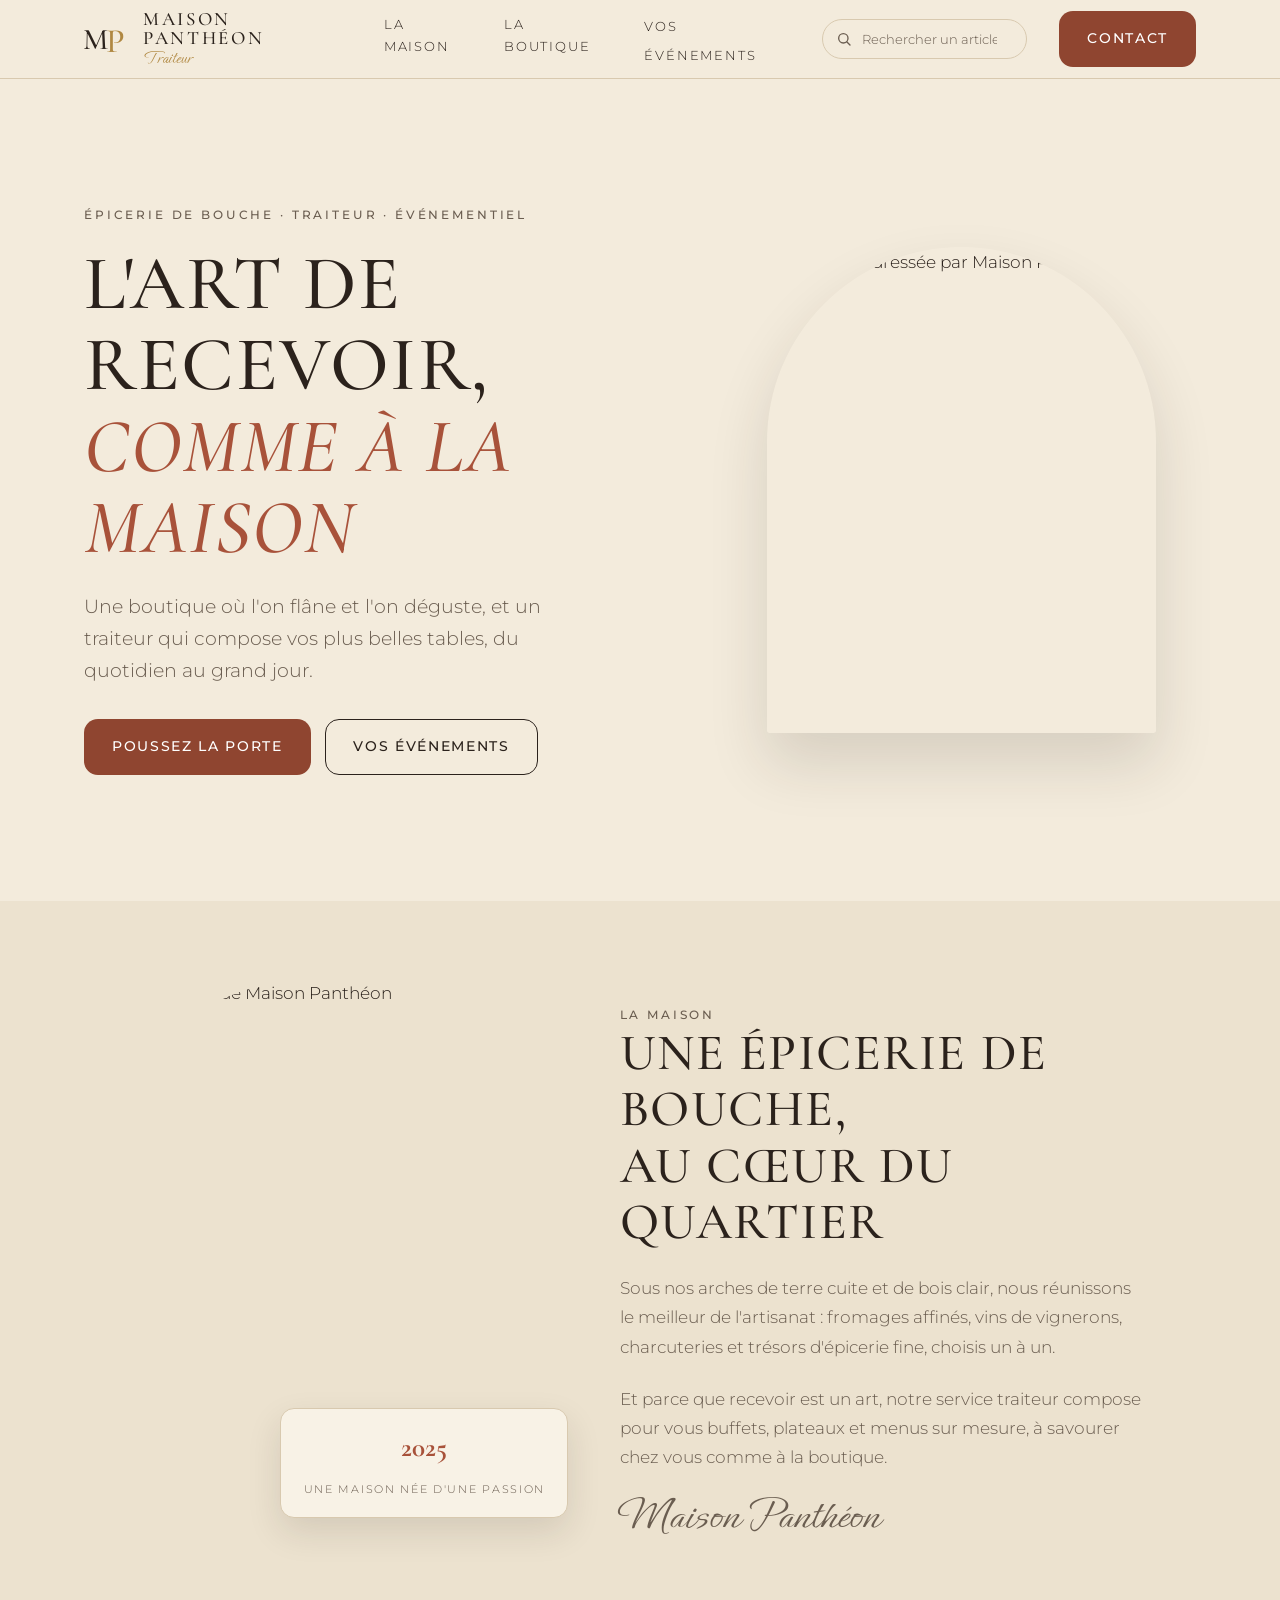
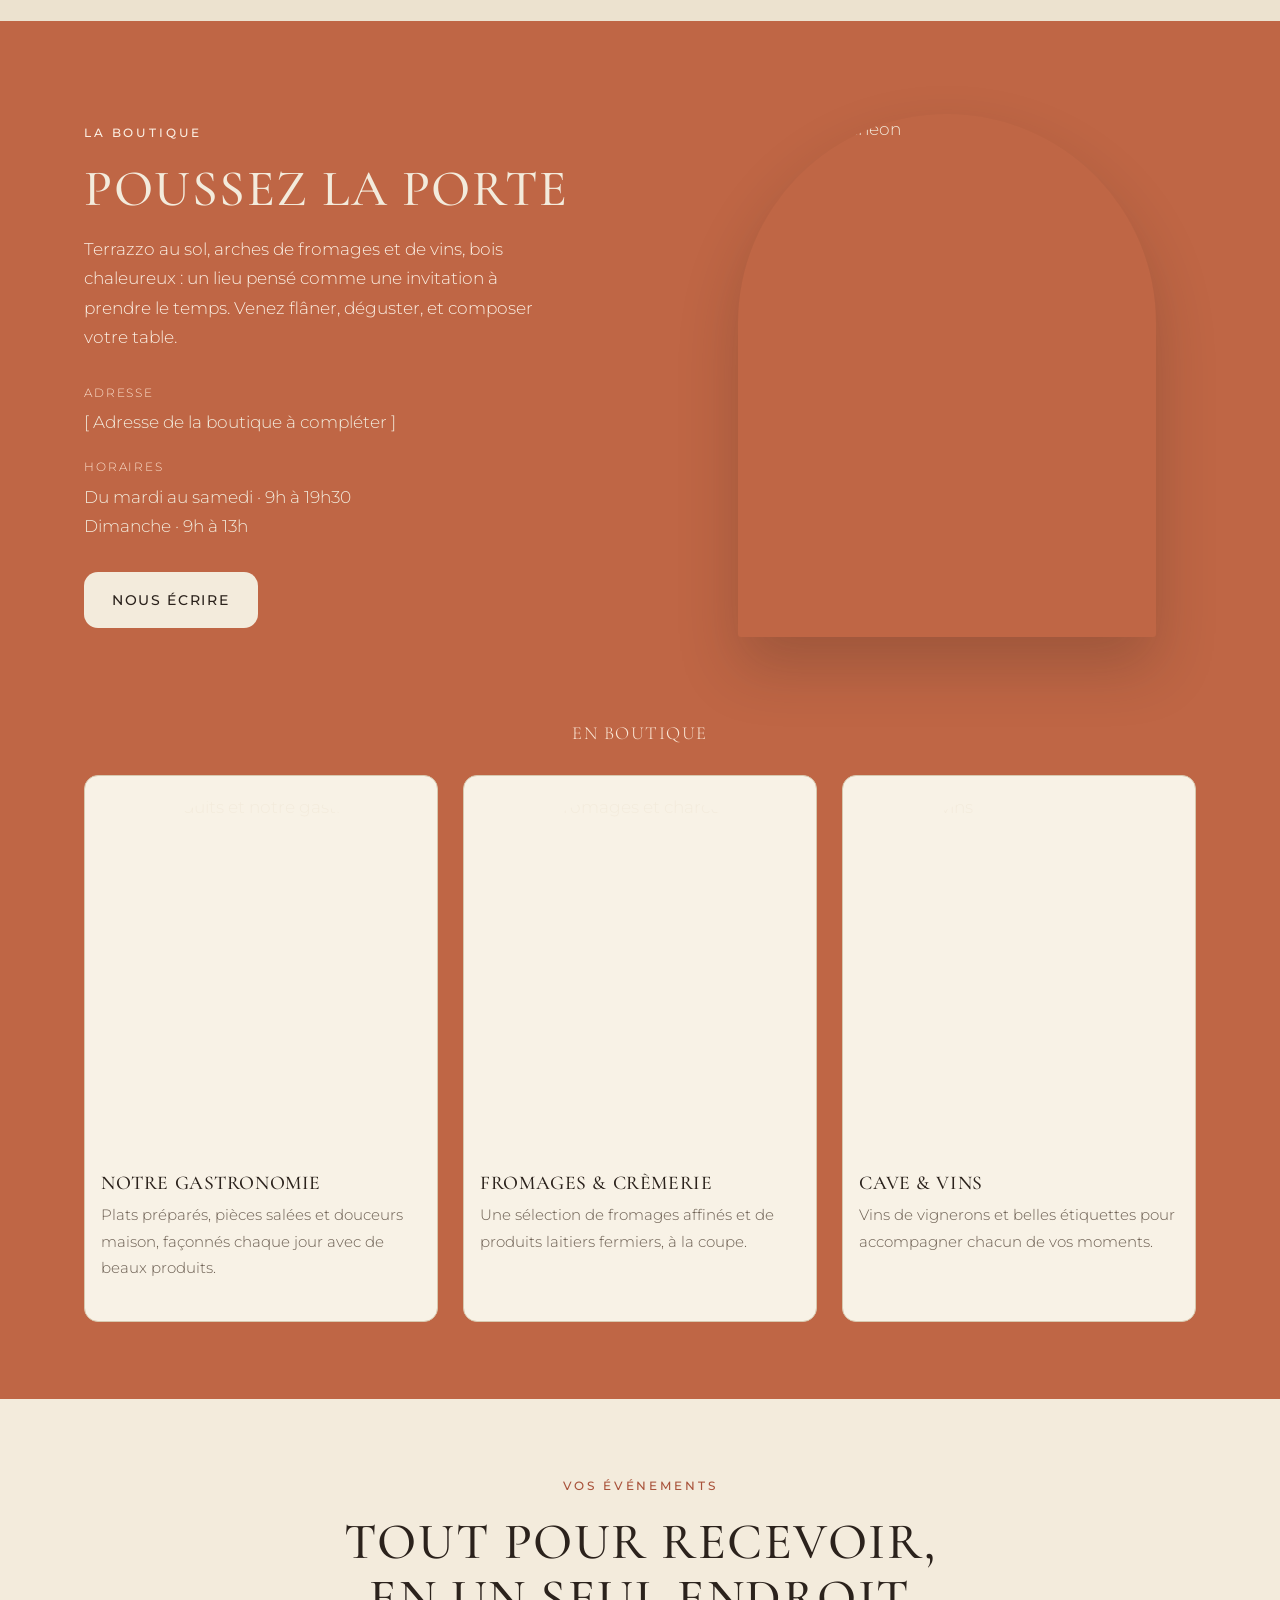
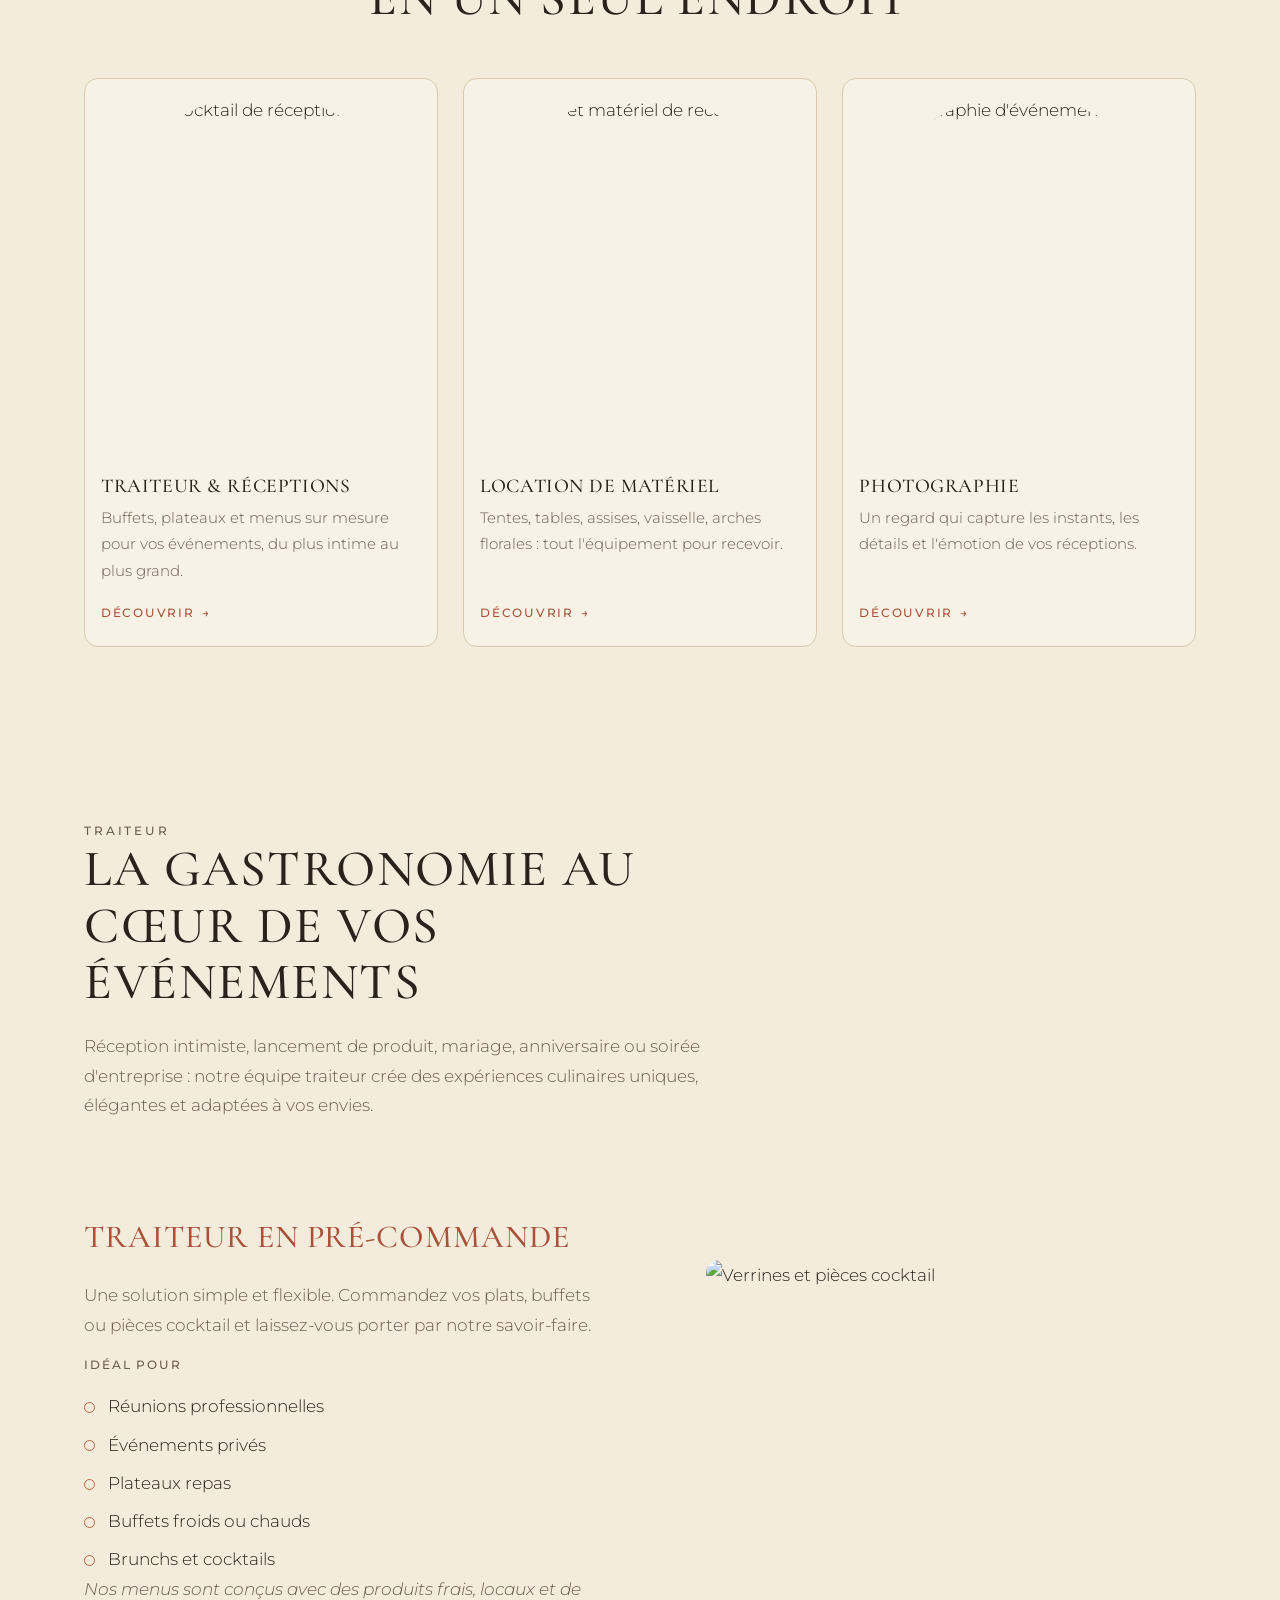
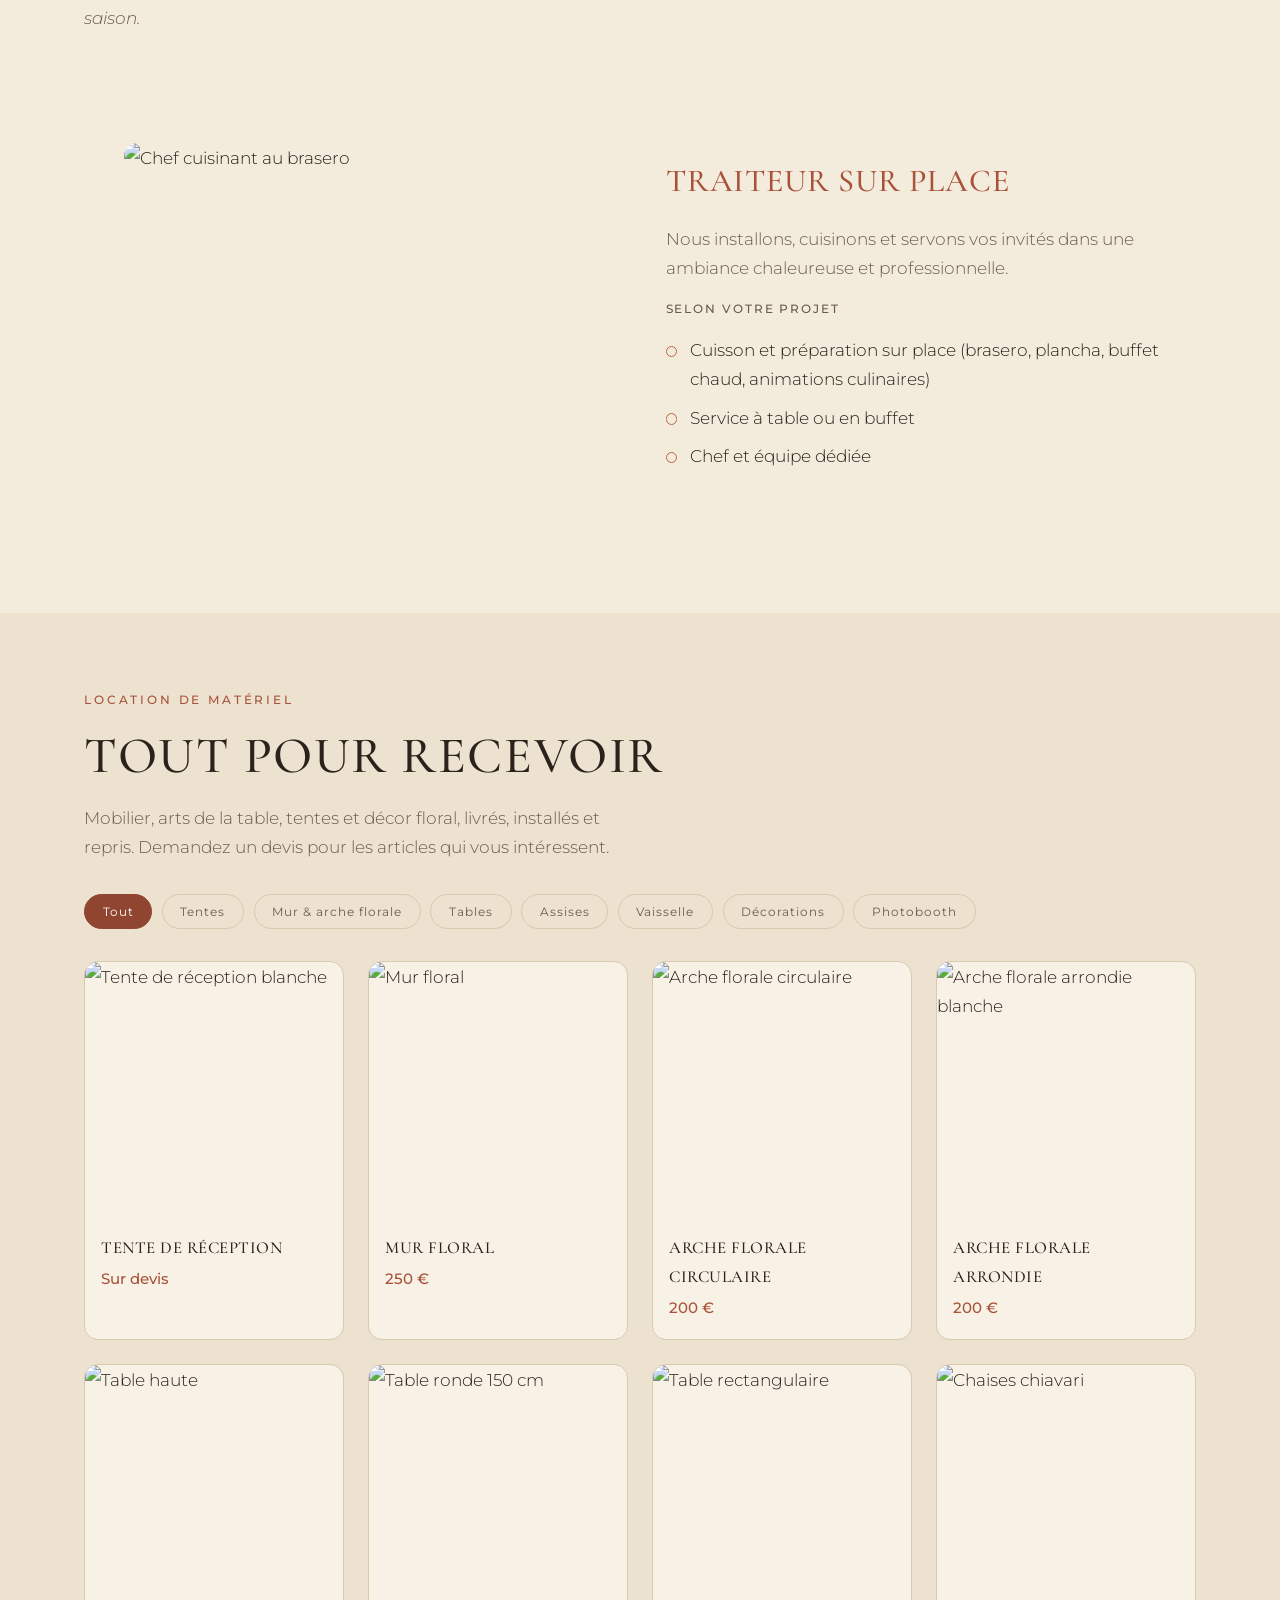
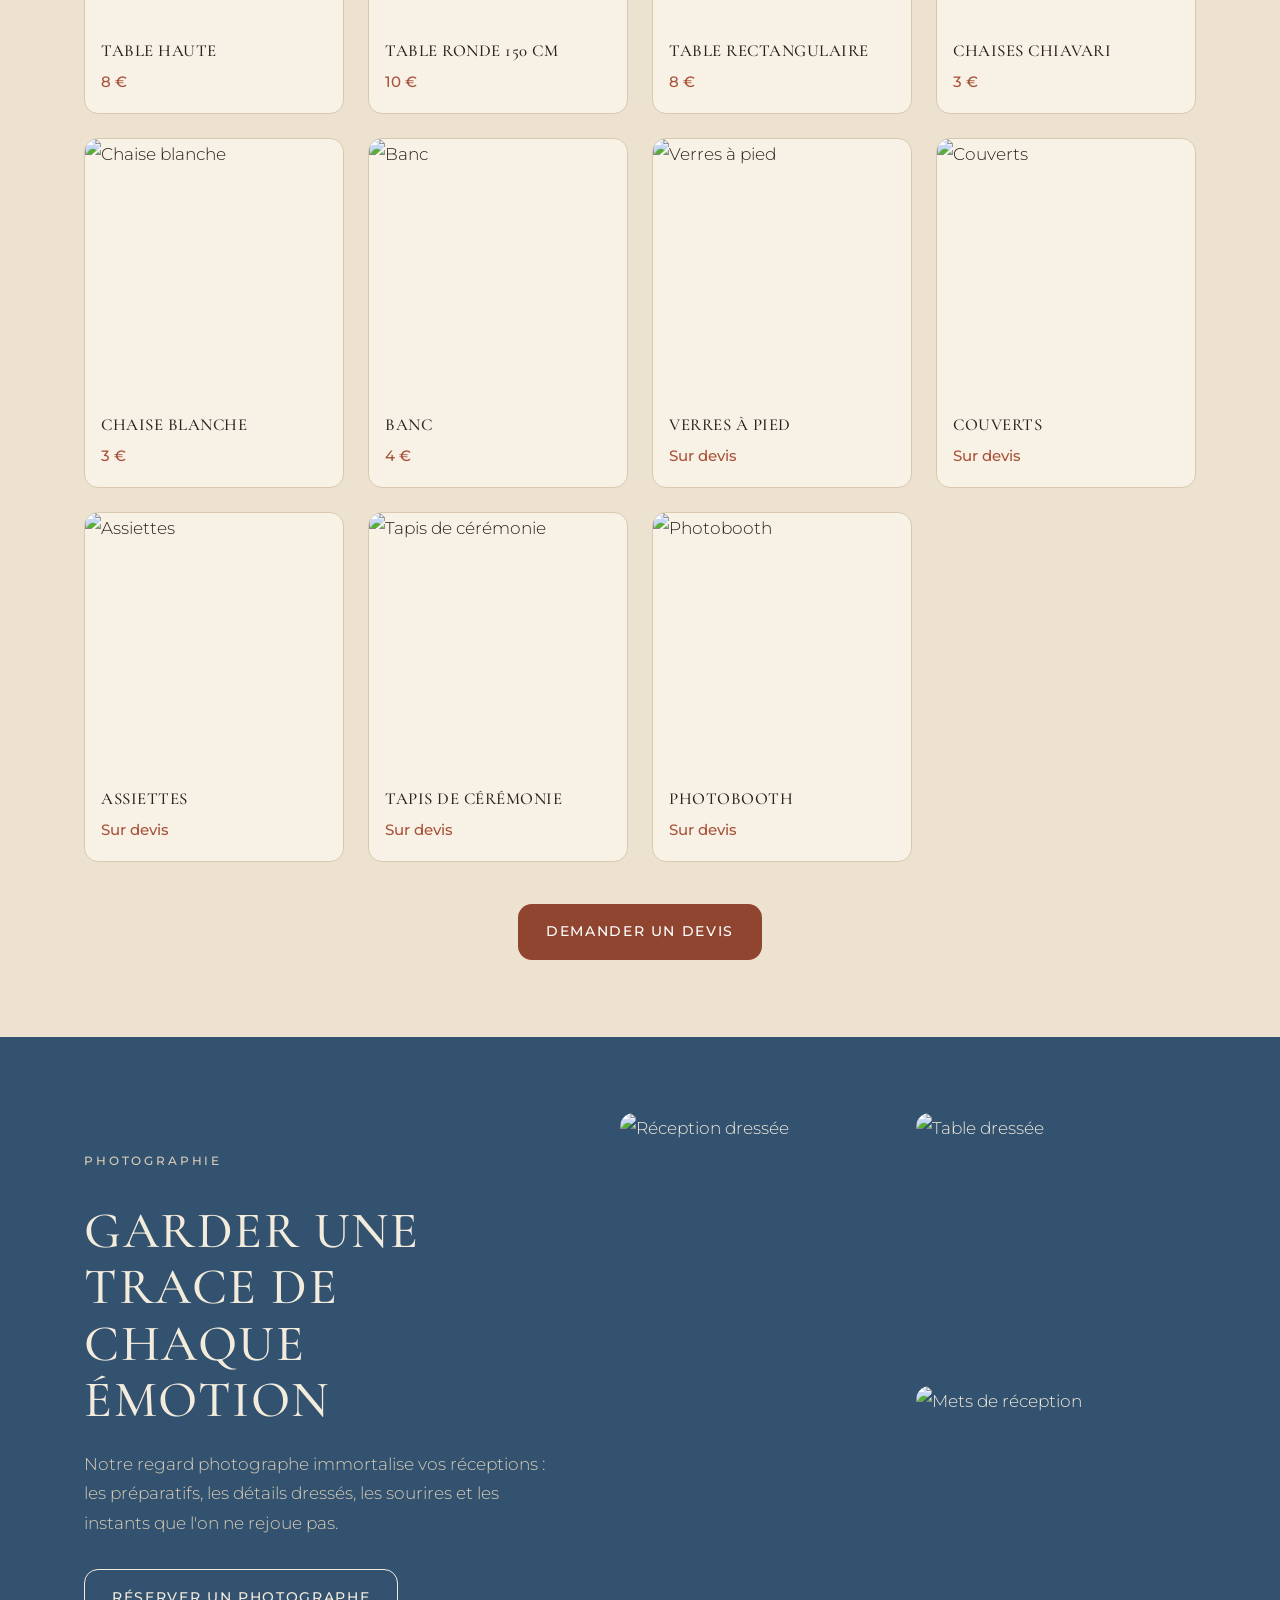
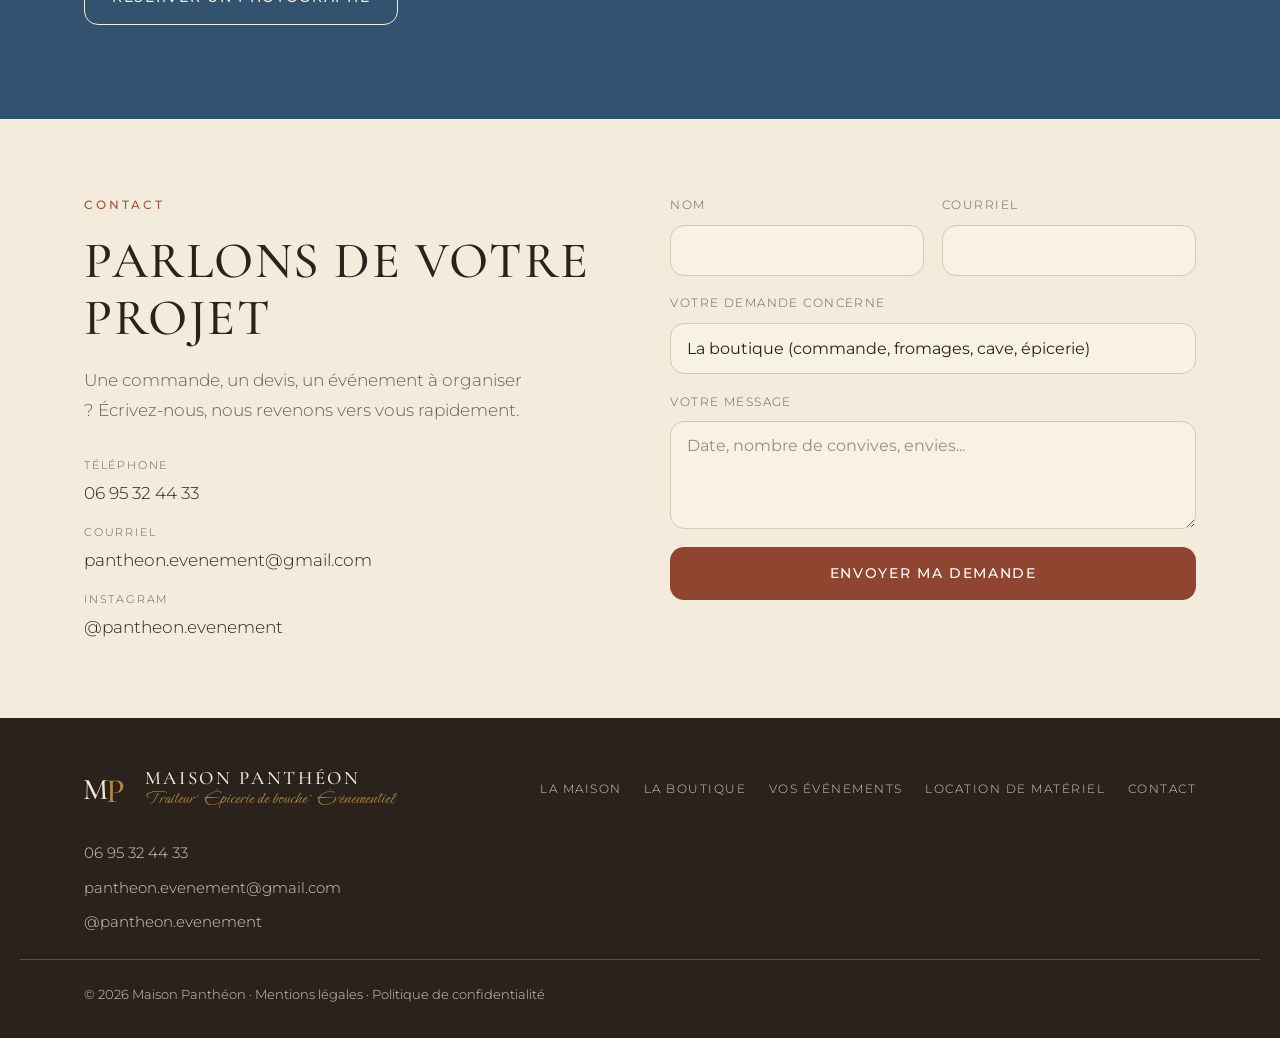
==== index.html @ 1f0df230 "Remonter La Maison au-dessus de La Boutique et l'ajouter à la barre du haut Co-Authored-By: Claude O" ====
<!doctype html>
<!--
  Maison Panthéon · site vitrine
  DA: terracotta + bleu + crème. Photos: liens Google Drive (dossier à
  partager en "Tout utilisateur disposant du lien"). Repli picsum si indispo.
  Cadre taste-skill: zéro em-dash, palette verrouillée, radius unique, AA.
-->
<html lang="fr">
<head>
  <meta charset="utf-8" />
  <meta name="viewport" content="width=device-width, initial-scale=1" />
  <title>Maison Panthéon · Traiteur, épicerie de bouche & événementiel</title>
  <meta name="description" content="Maison Panthéon : épicerie de bouche et traiteur. Fromages, cave et épicerie fine en boutique, traiteur de réceptions, location de matériel et photographie pour vos événements." />

  <link rel="preconnect" href="https://fonts.googleapis.com" />
  <link rel="preconnect" href="https://fonts.gstatic.com" crossorigin />
  <link href="https://fonts.googleapis.com/css2?family=Montserrat:wght@300;400;500;600&family=Cormorant+Garamond:ital,wght@0,400;0,500;0,600;1,500&family=Ephesis&display=swap" rel="stylesheet" />

  <link rel="stylesheet" href="styles.css" />
</head>
<body>
  <a class="skip-link" href="#contenu">Aller au contenu</a>

  <header class="nav" id="haut">
    <div class="nav__inner">
      <a class="brand" href="#haut" aria-label="Maison Panthéon, accueil">
        <svg class="logo" viewBox="0 0 80 60" aria-hidden="true" focusable="false">
          <text class="logo__m" x="-1" y="47">M</text>
          <text class="logo__p" x="37" y="51">P</text>
        </svg>
        <span class="brand__word">
          <span class="brand__name">Maison Panthéon</span>
          <span class="brand__sub">Traiteur</span>
        </span>
      </a>
      <nav class="nav__links" aria-label="Navigation principale">
        <a href="#maison">La Maison</a>
        <a href="#boutique">La Boutique</a>
        <div class="nav__item nav__item--menu">
          <a href="#evenements" class="nav__toplink" aria-haspopup="true" aria-expanded="false">Vos événements</a>
          <div class="nav__dropdown" role="menu" aria-label="Vos événements">
            <a href="#traiteur" role="menuitem">Traiteur</a>
            <a href="#location" role="menuitem">Location de matériel</a>
            <a href="#photographie" role="menuitem">Photographie</a>
          </div>
        </div>
      </nav>
      <form class="nav__search" role="search" aria-label="Rechercher un article">
        <svg class="nav__search-icon" viewBox="0 0 24 24" aria-hidden="true" focusable="false"><circle cx="11" cy="11" r="7"></circle><line x1="21" y1="21" x2="16.5" y2="16.5"></line></svg>
        <input type="search" class="nav__search-input" placeholder="Rechercher un article…" aria-label="Rechercher un article de location" autocomplete="off" />
      </form>
      <a class="btn btn--solid nav__cta" href="#contact">Contact</a>
      <button class="nav__burger" aria-label="Ouvrir le menu" aria-expanded="false" aria-controls="menu-mobile">
        <span></span><span></span>
      </button>
    </div>
    <nav class="nav__mobile" id="menu-mobile" aria-label="Navigation mobile" hidden>
      <form class="nav__search nav__search--mobile" role="search" aria-label="Rechercher un article">
        <svg class="nav__search-icon" viewBox="0 0 24 24" aria-hidden="true" focusable="false"><circle cx="11" cy="11" r="7"></circle><line x1="21" y1="21" x2="16.5" y2="16.5"></line></svg>
        <input type="search" class="nav__search-input" placeholder="Rechercher un article…" aria-label="Rechercher un article de location" autocomplete="off" />
      </form>
      <a href="#maison">La Maison</a>
      <a href="#boutique">La Boutique</a>
      <a href="#evenements">Vos événements</a>
      <a href="#traiteur">Traiteur</a>
      <a href="#location">Location de matériel</a>
      <a href="#photographie">Photographie</a>
      <a href="#contact">Contact</a>
    </nav>
  </header>

  <main id="contenu">

    <!-- HERO -->
    <section class="hero" aria-labelledby="hero-titre">
      <div class="hero__text" data-reveal>
        <p class="eyebrow">Épicerie de bouche · Traiteur · Événementiel</p>
        <h1 id="hero-titre" class="hero__title">
          L'art de recevoir,<br /><em>comme à la maison</em>
        </h1>
        <p class="hero__lead">
          Une boutique où l'on flâne et l'on déguste, et un traiteur qui compose
          vos plus belles tables, du quotidien au grand jour.
        </p>
        <div class="hero__actions">
          <a class="btn btn--solid" href="#boutique">Poussez la porte</a>
          <a class="btn btn--ghost" href="#evenements">Vos événements</a>
        </div>
      </div>
      <figure class="hero__media" data-reveal>
        <img class="arch"
          src="https://drive.google.com/thumbnail?id=1ZrODg69fvNWUf86FeNzEMaNskasAQ-eG&sz=w1600"
          onerror="this.onerror=null;this.src='https://picsum.photos/seed/mp-hero/1000/1280'"
          alt="Réception dressée par Maison Panthéon"
          loading="eager" width="1000" height="1280" />
      </figure>
    </section>

    <!-- LA MAISON -->
    <section class="maison" id="maison" aria-labelledby="maison-titre">
      <figure class="maison__media" data-reveal>
        <img class="arch" src="https://drive.google.com/thumbnail?id=12FONlTlr3q_g7Z3Pu_zMxMmL44Ds27eT&sz=w1200"
          onerror="this.onerror=null;this.src='https://picsum.photos/seed/mp-maison/1000/1200'"
          alt="Le savoir-faire de Maison Panthéon" loading="lazy" width="1000" height="1200" />
        <figcaption class="maison__badge">
          <strong>2025</strong>
          <span>Une maison née d'une passion</span>
        </figcaption>
      </figure>
      <div class="maison__text" data-reveal>
        <p class="eyebrow eyebrow--terra">La Maison</p>
        <h2 id="maison-titre" class="section-title">
          Une épicerie de bouche,<br />au cœur du quartier
        </h2>
        <p>
          Sous nos arches de terre cuite et de bois clair, nous réunissons le
          meilleur de l'artisanat : fromages affinés, vins de vignerons,
          charcuteries et trésors d'épicerie fine, choisis un à un.
        </p>
        <p>
          Et parce que recevoir est un art, notre service traiteur compose pour
          vous buffets, plateaux et menus sur mesure, à savourer chez vous comme
          à la boutique.
        </p>
        <p class="signature">Maison Panthéon</p>
      </div>
    </section>

    <!-- LA BOUTIQUE -->
    <section class="boutique" id="boutique" aria-labelledby="boutique-titre">
      <div class="boutique__top">
        <div class="boutique__text" data-reveal>
          <p class="eyebrow eyebrow--sand">La Boutique</p>
          <h2 id="boutique-titre" class="section-title section-title--light">Poussez la porte</h2>
          <p>Terrazzo au sol, arches de fromages et de vins, bois chaleureux : un lieu pensé comme une invitation à prendre le temps. Venez flâner, déguster, et composer votre table.</p>
          <dl class="infos">
            <div><dt>Adresse</dt><dd>[ Adresse de la boutique à compléter ]</dd></div>
            <div><dt>Horaires</dt><dd>Du mardi au samedi · 9h à 19h30<br />Dimanche · 9h à 13h</dd></div>
          </dl>
          <div class="boutique__actions">
            <a class="btn btn--cream" href="#contact">Nous écrire</a>
          </div>
        </div>
        <figure class="boutique__media" data-reveal>
          <img class="arch" src="https://drive.google.com/thumbnail?id=1yXLjdvpT_72hFo4xYUglEeTzCKfb1uyV&sz=w1200" onerror="this.onerror=null;this.src='https://picsum.photos/seed/mp-boutique/1000/1240'" alt="Maison Panthéon" loading="lazy" width="1000" height="1240" />
        </figure>
      </div>

      <div class="boutique__shop" data-reveal>
        <p class="univers__group boutique__shop-title">En boutique</p>
        <div class="cards cards--three">
          <article class="card" data-reveal>
            <figure class="card__media"><img class="arch arch--sm" src="https://drive.google.com/thumbnail?id=1eXwDC26rUy_OnimlCq9aIZownrfuRkOY&sz=w1000" onerror="this.onerror=null;this.src='https://picsum.photos/seed/mp-u1/700/760'" alt="Nos produits et notre gastronomie" loading="lazy" width="700" height="760" /></figure>
            <h3 class="card__title">Notre gastronomie</h3>
            <p class="card__text">Plats préparés, pièces salées et douceurs maison, façonnés chaque jour avec de beaux produits.</p>
          </article>
          <article class="card" data-reveal>
            <figure class="card__media"><img class="arch arch--sm" src="https://drive.google.com/thumbnail?id=1sPbwM_NVAje0tL7R1nGvXUbiZ_XIu-zh&sz=w1000" onerror="this.onerror=null;this.src='https://picsum.photos/seed/mp-u2/700/760'" alt="Étal de fromages et charcuteries" loading="lazy" width="700" height="760" /></figure>
            <h3 class="card__title">Fromages & crèmerie</h3>
            <p class="card__text">Une sélection de fromages affinés et de produits laitiers fermiers, à la coupe.</p>
          </article>
          <article class="card" data-reveal>
            <figure class="card__media"><img class="arch arch--sm" src="https://drive.google.com/thumbnail?id=1iTHvtzXd3FTqCqunVqRm2b3chU5_qI1C&sz=w1000" onerror="this.onerror=null;this.src='https://picsum.photos/seed/mp-u3/700/760'" alt="Cave et vins" loading="lazy" width="700" height="760" /></figure>
            <h3 class="card__title">Cave & vins</h3>
            <p class="card__text">Vins de vignerons et belles étiquettes pour accompagner chacun de vos moments.</p>
          </article>
        </div>
      </div>
    </section>

    <!-- NOS UNIVERS -->
    <section class="univers" id="evenements" aria-labelledby="evenements-titre">
      <div class="univers__head" data-reveal>
        <p class="eyebrow eyebrow--terra">Vos événements</p>
        <h2 id="evenements-titre" class="section-title section-title--center">
          Tout pour recevoir,<br />en un seul endroit
        </h2>
      </div>

      <div class="cards cards--three">
        <article class="card" data-reveal>
          <figure class="card__media"><img class="arch arch--sm" src="https://drive.google.com/thumbnail?id=1kZu-pI8qJuGR7YW6v38kQDaNzekzmiI9&sz=w1000" onerror="this.onerror=null;this.src='https://picsum.photos/seed/mp-e1/700/760'" alt="Pièces cocktail de réception" loading="lazy" width="700" height="760" /></figure>
          <h3 class="card__title">Traiteur & réceptions</h3>
          <p class="card__text">Buffets, plateaux et menus sur mesure pour vos événements, du plus intime au plus grand.</p>
          <a class="link-arrow" href="#traiteur">Découvrir</a>
        </article>
        <article class="card" data-reveal>
          <figure class="card__media"><img class="arch arch--sm" src="https://drive.google.com/thumbnail?id=1MJdPkJDT7JIzN04PKJf2dqnFTZ4W9EkT&sz=w1000" onerror="this.onerror=null;this.src='https://picsum.photos/seed/mp-e2/700/760'" alt="Mobilier et matériel de réception" loading="lazy" width="700" height="760" /></figure>
          <h3 class="card__title">Location de matériel</h3>
          <p class="card__text">Tentes, tables, assises, vaisselle, arches florales : tout l'équipement pour recevoir.</p>
          <a class="link-arrow" href="#location">Découvrir</a>
        </article>
        <article class="card" data-reveal>
          <figure class="card__media"><img class="arch arch--sm" src="https://drive.google.com/thumbnail?id=1eKWW26-H2XBtDe_uGvWNesmqRGA_RnjE&sz=w1000" onerror="this.onerror=null;this.src='https://picsum.photos/seed/mp-e3/700/760'" alt="Photographie d'événement" loading="lazy" width="700" height="760" /></figure>
          <h3 class="card__title">Photographie</h3>
          <p class="card__text">Un regard qui capture les instants, les détails et l'émotion de vos réceptions.</p>
          <a class="link-arrow" href="#photographie">Découvrir</a>
        </article>
      </div>
    </section>

    <!-- TRAITEUR -->
    <section class="traiteur" id="traiteur" aria-labelledby="traiteur-titre">
      <div class="traiteur__intro" data-reveal>
        <p class="eyebrow eyebrow--terra">Traiteur</p>
        <h2 id="traiteur-titre" class="section-title">La gastronomie au cœur de vos événements</h2>
        <p>
          Réception intimiste, lancement de produit, mariage, anniversaire ou
          soirée d'entreprise : notre équipe traiteur crée des expériences
          culinaires uniques, élégantes et adaptées à vos envies.
        </p>
      </div>

      <article class="split" data-reveal>
        <div class="split__text">
          <h3 class="split__title">Traiteur en pré-commande</h3>
          <p>Une solution simple et flexible. Commandez vos plats, buffets ou pièces cocktail et laissez-vous porter par notre savoir-faire.</p>
          <p class="split__label">Idéal pour</p>
          <ul class="ticks">
            <li>Réunions professionnelles</li>
            <li>Événements privés</li>
            <li>Plateaux repas</li>
            <li>Buffets froids ou chauds</li>
            <li>Brunchs et cocktails</li>
          </ul>
          <p class="split__note">Nos menus sont conçus avec des produits frais, locaux et de saison.</p>
        </div>
        <figure class="split__media"><img src="https://drive.google.com/thumbnail?id=1TOynEcj_e1KugWIy-M2Wid5cbBl8mIY6&sz=w1200" onerror="this.onerror=null;this.src='https://picsum.photos/seed/mp-precommande/1000/760'" alt="Verrines et pièces cocktail" loading="lazy" width="1000" height="760" /></figure>
      </article>

      <article class="split split--reverse" data-reveal>
        <div class="split__text">
          <h3 class="split__title">Traiteur sur place</h3>
          <p>Nous installons, cuisinons et servons vos invités dans une ambiance chaleureuse et professionnelle.</p>
          <p class="split__label">Selon votre projet</p>
          <ul class="ticks">
            <li>Cuisson et préparation sur place (brasero, plancha, buffet chaud, animations culinaires)</li>
            <li>Service à table ou en buffet</li>
            <li>Chef et équipe dédiée</li>
          </ul>
        </div>
        <figure class="split__media"><img src="https://drive.google.com/thumbnail?id=1eUnExOV1TKgtNt7FcVhhz-KbcMeQuY5j&sz=w1200" onerror="this.onerror=null;this.src='https://picsum.photos/seed/mp-surplace/1000/760'" alt="Chef cuisinant au brasero" loading="lazy" width="1000" height="760" /></figure>
      </article>
    </section>

    <!-- LOCATION DE MATÉRIEL -->
    <section class="location" id="location" aria-labelledby="location-titre">
      <div class="location__head" data-reveal>
        <p class="eyebrow eyebrow--terra">Location de matériel</p>
        <h2 id="location-titre" class="section-title">Tout pour recevoir</h2>
        <p class="location__lead">Mobilier, arts de la table, tentes et décor floral, livrés, installés et repris. Demandez un devis pour les articles qui vous intéressent.</p>
      </div>

      <div class="filters" role="tablist" aria-label="Catégories de matériel" data-reveal>
        <button class="filter is-active" data-filter="all" aria-pressed="true">Tout</button>
        <button class="filter" data-filter="tentes" aria-pressed="false">Tentes</button>
        <button class="filter" data-filter="florale" aria-pressed="false">Mur & arche florale</button>
        <button class="filter" data-filter="tables" aria-pressed="false">Tables</button>
        <button class="filter" data-filter="assises" aria-pressed="false">Assises</button>
        <button class="filter" data-filter="vaisselle" aria-pressed="false">Vaisselle</button>
        <button class="filter" data-filter="deco" aria-pressed="false">Décorations</button>
        <button class="filter" data-filter="photobooth" aria-pressed="false">Photobooth</button>
      </div>

      <div class="catalogue" data-reveal>
        <article class="produit" data-cat="tentes"><figure><img src="https://drive.google.com/thumbnail?id=1-fLKpWg3gN_uRz43l6J7ncz39iu--ZGE&sz=w800" onerror="this.onerror=null;this.src='https://picsum.photos/seed/mp-tente1/600/600'" alt="Tente de réception blanche" loading="lazy" width="600" height="600" /></figure><h3>Tente de réception</h3><p class="prix">Sur devis</p></article>
        <article class="produit" data-cat="florale"><figure><img src="https://drive.google.com/thumbnail?id=1pmKlqMLDIaLaWY3Q5ZLXv7aTJNX8fCLg&sz=w800" onerror="this.onerror=null;this.src='https://picsum.photos/seed/mp-mur/600/600'" alt="Mur floral" loading="lazy" width="600" height="600" /></figure><h3>Mur floral</h3><p class="prix">250 €</p></article>
        <article class="produit" data-cat="florale"><figure><img src="https://drive.google.com/thumbnail?id=1NYi37d9ciUt4cFu5QY1bjGHCjXmhuRcV&sz=w800" onerror="this.onerror=null;this.src='https://picsum.photos/seed/mp-arche1/600/600'" alt="Arche florale circulaire" loading="lazy" width="600" height="600" /></figure><h3>Arche florale circulaire</h3><p class="prix">200 €</p></article>
        <article class="produit" data-cat="florale"><figure><img src="https://drive.google.com/thumbnail?id=1wlFJp5IJTFL1cK4DKZlWl_w4wC_Yfag4&sz=w800" onerror="this.onerror=null;this.src='https://picsum.photos/seed/mp-arche2/600/600'" alt="Arche florale arrondie blanche" loading="lazy" width="600" height="600" /></figure><h3>Arche florale arrondie</h3><p class="prix">200 €</p></article>
        <article class="produit" data-cat="tables"><figure><img src="https://drive.google.com/thumbnail?id=1xmI89XOkOUHaFHlS3JCTgBfj_D-jtS7B&sz=w800" onerror="this.onerror=null;this.src='https://picsum.photos/seed/mp-tablehaute/600/600'" alt="Table haute" loading="lazy" width="600" height="600" /></figure><h3>Table haute</h3><p class="prix">8 €</p></article>
        <article class="produit" data-cat="tables"><figure><img src="https://drive.google.com/thumbnail?id=1MXVrRjEyT7XRqGonTZYuxhANDtYLr9am&sz=w800" onerror="this.onerror=null;this.src='https://picsum.photos/seed/mp-tableronde/600/600'" alt="Table ronde 150 cm" loading="lazy" width="600" height="600" /></figure><h3>Table ronde 150 cm</h3><p class="prix">10 €</p></article>
        <article class="produit" data-cat="tables"><figure><img src="https://drive.google.com/thumbnail?id=1D4OhCcfi6xSnUWsQ6383J8yLQ2CSDoMs&sz=w800" onerror="this.onerror=null;this.src='https://picsum.photos/seed/mp-tablerect/600/600'" alt="Table rectangulaire" loading="lazy" width="600" height="600" /></figure><h3>Table rectangulaire</h3><p class="prix">8 €</p></article>
        <article class="produit" data-cat="assises"><figure><img src="https://drive.google.com/thumbnail?id=1AwqaAuKylZmMWgbm3-HEHoxyc27DHKUw&sz=w800" onerror="this.onerror=null;this.src='https://picsum.photos/seed/mp-chaise/600/600'" alt="Chaises chiavari" loading="lazy" width="600" height="600" /></figure><h3>Chaises chiavari</h3><p class="prix">3 €</p></article>
        <article class="produit" data-cat="assises"><figure><img src="https://drive.google.com/thumbnail?id=1HzddkHLa6KIPTkqseC0EnwPJde78MQMB&sz=w800" onerror="this.onerror=null;this.src='https://picsum.photos/seed/mp-chaiseb/600/600'" alt="Chaise blanche" loading="lazy" width="600" height="600" /></figure><h3>Chaise blanche</h3><p class="prix">3 €</p></article>
        <article class="produit" data-cat="assises"><figure><img src="https://drive.google.com/thumbnail?id=1JhBH9YP6UUC09IUHVP0a049XqNzzgeHC&sz=w800" onerror="this.onerror=null;this.src='https://picsum.photos/seed/mp-banc/600/600'" alt="Banc" loading="lazy" width="600" height="600" /></figure><h3>Banc</h3><p class="prix">4 €</p></article>
        <article class="produit" data-cat="vaisselle"><figure><img src="https://drive.google.com/thumbnail?id=1LxBe0rys_F_Ndl8nc2FhusOw1RdJGNAj&sz=w800" onerror="this.onerror=null;this.src='https://picsum.photos/seed/mp-verres/600/600'" alt="Verres à pied" loading="lazy" width="600" height="600" /></figure><h3>Verres à pied</h3><p class="prix">Sur devis</p></article>
        <article class="produit" data-cat="vaisselle"><figure><img src="https://drive.google.com/thumbnail?id=1UZmjyVNez9DQ7qvgb29BuB253BC7zUAW&sz=w800" onerror="this.onerror=null;this.src='https://picsum.photos/seed/mp-couverts/600/600'" alt="Couverts" loading="lazy" width="600" height="600" /></figure><h3>Couverts</h3><p class="prix">Sur devis</p></article>
        <article class="produit" data-cat="vaisselle"><figure><img src="https://drive.google.com/thumbnail?id=15Pvijq0ljgnfxo3VOQkcC6jeozp1oLbc&sz=w800" onerror="this.onerror=null;this.src='https://picsum.photos/seed/mp-assiettes/600/600'" alt="Assiettes" loading="lazy" width="600" height="600" /></figure><h3>Assiettes</h3><p class="prix">Sur devis</p></article>
        <article class="produit" data-cat="deco"><figure><img src="https://drive.google.com/thumbnail?id=1AAZqRB6ZiXTduD43wL50np9dvAv2l5gg&sz=w800" onerror="this.onerror=null;this.src='https://picsum.photos/seed/mp-tapis/600/600'" alt="Tapis de cérémonie" loading="lazy" width="600" height="600" /></figure><h3>Tapis de cérémonie</h3><p class="prix">Sur devis</p></article>
        <article class="produit" data-cat="photobooth"><figure><img src="https://drive.google.com/thumbnail?id=19i9SNQ4ruxMg4P2dZmdwZrUlaIqsLMCV&sz=w800" onerror="this.onerror=null;this.src='https://picsum.photos/seed/mp-photobooth/600/600'" alt="Photobooth" loading="lazy" width="600" height="600" /></figure><h3>Photobooth</h3><p class="prix">Sur devis</p></article>
      </div>

      <p class="catalogue__empty" hidden>Aucun article ne correspond à votre recherche.</p>

      <div class="location__cta" data-reveal>
        <a class="btn btn--solid" href="#contact">Demander un devis</a>
      </div>
    </section>

    <!-- PHOTOGRAPHIE -->
    <section class="photo" id="photographie" aria-labelledby="photo-titre">
      <div class="photo__text" data-reveal>
        <p class="eyebrow eyebrow--sand">Photographie</p>
        <h2 id="photo-titre" class="section-title section-title--light">Garder une trace de chaque émotion</h2>
        <p>Notre regard photographe immortalise vos réceptions : les préparatifs, les détails dressés, les sourires et les instants que l'on ne rejoue pas.</p>
        <a class="btn btn--ghost btn--light" href="#contact">Réserver un photographe</a>
      </div>
      <div class="photo__grid" data-reveal>
        <figure class="photo__item photo__item--tall"><img src="https://drive.google.com/thumbnail?id=1tl8UEuYs6rNGeRbArELz0d-RSPLoI0sS&sz=w1000" onerror="this.onerror=null;this.src='https://picsum.photos/seed/mp-ph1/700/980'" alt="Réception dressée" loading="lazy" width="700" height="980" /></figure>
        <figure class="photo__item"><img src="https://drive.google.com/thumbnail?id=1ETj3EQTNlS7pTJ2YkCHZlNY8Ridio-a2&sz=w1000" onerror="this.onerror=null;this.src='https://picsum.photos/seed/mp-ph2/700/640'" alt="Table dressée" loading="lazy" width="700" height="640" /></figure>
        <figure class="photo__item"><img src="https://drive.google.com/thumbnail?id=1ZxAnNyY0mWPpc7I3zyX1m31m_Tukkh3n&sz=w1000" onerror="this.onerror=null;this.src='https://picsum.photos/seed/mp-ph3/700/640'" alt="Mets de réception" loading="lazy" width="700" height="640" /></figure>
      </div>
    </section>

    <!-- CONTACT -->
    <section class="contact" id="contact" aria-labelledby="contact-titre">
      <div class="contact__intro" data-reveal>
        <p class="eyebrow eyebrow--terra">Contact</p>
        <h2 id="contact-titre" class="section-title">Parlons de votre projet</h2>
        <p class="contact__lead">Une commande, un devis, un événement à organiser ? Écrivez-nous, nous revenons vers vous rapidement.</p>
        <ul class="coords">
          <li><span>Téléphone</span> 06 95 32 44 33</li>
          <li><span>Courriel</span> pantheon.evenement@gmail.com</li>
          <li><span>Instagram</span> @pantheon.evenement</li>
        </ul>
      </div>
      <form class="form" data-reveal novalidate>
        <div class="form__row">
          <label class="field"><span>Nom</span><input type="text" name="nom" autocomplete="name" required /></label>
          <label class="field"><span>Courriel</span><input type="email" name="email" autocomplete="email" required /></label>
        </div>
        <label class="field"><span>Votre demande concerne</span>
          <select name="sujet">
            <option>La boutique (commande, fromages, cave, épicerie)</option>
            <option>Traiteur & réceptions</option>
            <option>Location de matériel</option>
            <option>Photographie</option>
            <option>Autre</option>
          </select>
        </label>
        <label class="field"><span>Votre message</span><textarea name="message" rows="4" placeholder="Date, nombre de convives, envies..."></textarea></label>
        <button class="btn btn--solid btn--block" type="submit">Envoyer ma demande</button>
        <p class="form__note" role="status" aria-live="polite"></p>
      </form>
    </section>

  </main>

  <footer class="footer">
    <div class="footer__inner">
      <div class="footer__brand">
        <svg class="logo logo--light" viewBox="0 0 80 60" aria-hidden="true" focusable="false">
          <text class="logo__m" x="-1" y="47">M</text>
          <text class="logo__p" x="37" y="51">P</text>
        </svg>
        <span class="brand__word">
          <span class="brand__name">Maison Panthéon</span>
          <span class="brand__sub">Traiteur · Épicerie de bouche · Événementiel</span>
        </span>
      </div>
      <nav class="footer__links" aria-label="Pied de page">
        <a href="#maison">La Maison</a>
        <a href="#boutique">La Boutique</a>
        <a href="#evenements">Vos événements</a>
        <a href="#location">Location de matériel</a>
        <a href="#contact">Contact</a>
      </nav>
      <div class="footer__contact">
        <a href="tel:+33695324433">06 95 32 44 33</a>
        <a href="mailto:pantheon.evenement@gmail.com">pantheon.evenement@gmail.com</a>
        <a href="https://instagram.com/pantheon.evenement" target="_blank" rel="noopener">@pantheon.evenement</a>
      </div>
    </div>
    <p class="footer__legal">© 2026 Maison Panthéon · Mentions légales · Politique de confidentialité</p>
  </footer>

  <script src="script.js"></script>
</body>
</html>
---- styles.css ----
/* =========================================================================
   Maison Panthéon · feuille de style
   DA terracotta + bleu + crème, inspirée de la boutique.
   Système verrouillé : palette de marque, 1 système de radius (+ arche),
   typo Fraunces (display) + Ephesis (script) + Outfit (texte).
   ========================================================================= */

:root {
  --cream:    #f3ebdc;   /* fond principal */
  --cream-2:  #ece2cf;   /* alternance de section */
  --cream-3:  #f8f2e6;   /* cartes claires */
  --terra:    #bf6645;   /* terracotta, accent decoratif / large */
  --terra-ink:#a8523a;   /* terracotta lisible (texte, eyebrow, AA) */
  --terra-d:  #8f4530;   /* terracotta hover */
  --blue:     #33526f;   /* bleu boutique, sections sombres */
  --blue-d:   #294258;
  --ink:      #2b221c;   /* texte presque noir chaud */
  --ink-soft: #6a5d50;   /* texte secondaire (AA sur crème) */
  --on-dark:  #f3ebdc;
  --on-dark-soft:#d9cdb8;
  --sand:     #e6b48c;   /* terracotta eclairci pour fonds sombres */
  --gold:     #b08842;   /* script / signature */
  --line:     #d8c9af;
  --line-dark:#43586c;

  --radius: 14px;
  --maxw: 1240px;
  --pad: clamp(1.25rem, 5vw, 4.5rem);

  /* Titres : Coldiac / SS Bruney si les fichiers sont fournis (voir
     assets/fonts/), sinon repli sur Cormorant Garamond (serif elegant). */
  --serif:  "Coldiac", "SS Bruney", "Cormorant Garamond", Georgia, serif;
  --script: "Ephesis", cursive;
  --sans:   "Montserrat", system-ui, -apple-system, sans-serif;

  --ease: cubic-bezier(0.22, 1, 0.36, 1);
}

/* ---------- Polices de titres (fichiers à déposer dans assets/fonts/) ---------- */
@font-face {
  font-family: "Coldiac";
  src: url("assets/fonts/Coldiac.woff2") format("woff2"),
       url("assets/fonts/Coldiac.otf") format("opentype");
  font-weight: 400 600;
  font-display: swap;
}
@font-face {
  font-family: "SS Bruney";
  src: url("assets/fonts/SSBruney.woff2") format("woff2"),
       url("assets/fonts/SSBruney.otf") format("opentype");
  font-weight: 400 600;
  font-display: swap;
}

*, *::before, *::after { box-sizing: border-box; }

html { scroll-behavior: smooth; }
@media (prefers-reduced-motion: reduce) { html { scroll-behavior: auto; } }

body {
  margin: 0;
  background: var(--cream);
  color: var(--ink);
  font-family: var(--sans);
  font-weight: 300;
  font-size: clamp(1rem, 0.95rem + 0.2vw, 1.07rem);
  line-height: 1.72;
  -webkit-font-smoothing: antialiased;
  text-rendering: optimizeLegibility;
  overflow-x: clip; /* contient les fonds pleine largeur (100vw) sans casser le sticky */
}

img { display: block; max-width: 100%; height: auto; }
a { color: inherit; }

.skip-link { position: absolute; left: -999px; top: 0; z-index: 100; background: var(--ink); color: var(--cream); padding: 0.6rem 1rem; }
.skip-link:focus { left: 0.5rem; top: 0.5rem; }
:focus-visible { outline: 2px solid var(--terra-ink); outline-offset: 3px; }

/* ---------- Arches (signature visuelle de la boutique) ---------- */
.arch { border-radius: 999px 999px var(--radius) var(--radius); object-fit: cover; width: 100%; }
.arch--sm { border-radius: 999px 999px 10px 10px; }

/* ---------- Typographie partagée ---------- */
.eyebrow {
  font-family: var(--sans); font-size: 0.74rem; font-weight: 500;
  letter-spacing: 0.24em; text-transform: uppercase; color: var(--ink-soft);
  margin: 0 0 1.1rem;
}
.eyebrow--terra { color: var(--terra-ink); }
.eyebrow--sand  { color: var(--sand); }

.section-title {
  font-family: var(--serif); font-weight: 500; font-optical-sizing: auto;
  text-transform: uppercase;
  font-size: clamp(1.9rem, 1.1rem + 3.2vw, 3.2rem);
  line-height: 1.1; letter-spacing: 0.03em; margin: 0;
}
.section-title--center { text-align: center; }
.section-title--light { color: var(--on-dark); }

.signature { font-family: var(--script); color: var(--gold); font-size: clamp(2rem, 4vw, 2.8rem); line-height: 1; margin: 1.6rem 0 0; }

/* ---------- Boutons ---------- */
.btn {
  display: inline-flex; align-items: center; justify-content: center;
  font-family: var(--sans); font-weight: 500; font-size: 0.86rem;
  letter-spacing: 0.12em; text-transform: uppercase; white-space: nowrap;
  padding: 0.95rem 1.7rem; border-radius: var(--radius);
  border: 1px solid transparent; cursor: pointer; text-decoration: none;
  transition: background .35s var(--ease), color .35s var(--ease), border-color .35s var(--ease), transform .35s var(--ease);
}
.btn--solid { background: var(--terra-d); color: #fff; }
.btn--solid:hover { background: var(--ink); transform: translateY(-2px); }
.btn--ghost { border-color: var(--ink); color: var(--ink); }
.btn--ghost:hover { background: var(--ink); color: var(--cream); }
.btn--light { border-color: var(--on-dark); color: var(--on-dark); }
.btn--light:hover { background: var(--on-dark); color: var(--blue-d); }
.btn--cream { background: var(--cream); color: var(--ink); }
.btn--cream:hover { background: #fff; transform: translateY(-2px); }
.btn--block { width: 100%; }

.link-arrow {
  display: inline-flex; align-items: center; gap: 0.45rem;
  font-family: var(--sans); font-weight: 500; font-size: 0.78rem;
  letter-spacing: 0.14em; text-transform: uppercase; text-decoration: none;
  color: var(--terra-ink); width: fit-content; transition: gap .3s var(--ease);
}
.link-arrow::after { content: "\2192"; transition: transform .3s var(--ease); }
.link-arrow:hover { gap: 0.75rem; }
.link-arrow:hover::after { transform: translateX(4px); }

/* =========================================================================
   NAVIGATION
   ========================================================================= */
.nav {
  position: sticky; top: 0; z-index: 50;
  background: color-mix(in srgb, var(--cream) 88%, transparent);
  backdrop-filter: blur(10px); border-bottom: 1px solid var(--line);
}
.nav__inner { max-width: var(--maxw); margin: 0 auto; padding: 0 var(--pad); height: 78px; display: flex; align-items: center; gap: 2rem; }
.brand { display: flex; align-items: center; gap: 0.7rem; text-decoration: none; }
.logo { width: 48px; height: 36px; overflow: visible; flex: none; }
.logo__m, .logo__p { font-family: var(--serif); font-weight: 500; }
.logo__m { fill: var(--ink); font-size: 50px; }
.logo__p { fill: var(--gold); font-size: 57px; }
.logo--light .logo__m { fill: var(--on-dark); }
.brand__word { display: flex; flex-direction: column; line-height: 1.05; }
.brand__name { font-family: var(--serif); font-weight: 500; font-size: 1.18rem; letter-spacing: 0.14em; text-transform: uppercase; }
.brand__sub { font-family: var(--script); font-size: 1.15rem; color: var(--gold); }
.nav__links { margin-left: auto; display: flex; gap: 2rem; }
.nav__links a { text-decoration: none; font-size: 0.8rem; letter-spacing: 0.14em; text-transform: uppercase; position: relative; padding: 4px 0; }
.nav__links a::after { content: ""; position: absolute; left: 0; bottom: 0; height: 1px; width: 0; background: var(--terra); transition: width .3s var(--ease); }
.nav__links a:hover::after { width: 100%; }

.nav__item--menu { position: relative; }
.nav__dropdown {
  position: absolute; top: calc(100% + 14px); left: 50%; transform: translate(-50%, -8px);
  display: flex; flex-direction: column; min-width: 14rem;
  background: var(--cream); border: 1px solid var(--line); border-radius: var(--radius);
  box-shadow: 0 18px 40px rgba(43,34,28,0.16); padding: 0.4rem; z-index: 60;
  opacity: 0; visibility: hidden; pointer-events: none;
  transition: opacity .28s var(--ease), transform .28s var(--ease), visibility .28s var(--ease);
}
.nav__dropdown::before { content: ""; position: absolute; bottom: 100%; left: 0; right: 0; height: 16px; }
.nav__item--menu:hover .nav__dropdown,
.nav__item--menu:focus-within .nav__dropdown {
  opacity: 1; visibility: visible; pointer-events: auto; transform: translate(-50%, 0);
}
.nav__dropdown a {
  text-transform: none; letter-spacing: 0.02em; font-size: 0.92rem; padding: 0.6rem 0.85rem;
  border-radius: calc(var(--radius) - 6px); opacity: 0; transform: translateY(6px);
  transition: opacity .3s var(--ease), transform .3s var(--ease), background-color .2s var(--ease);
}
.nav__dropdown a::after { display: none; }
.nav__dropdown a:hover { background: rgba(191,102,69,0.10); color: var(--terra-ink); }
.nav__item--menu:hover .nav__dropdown a,
.nav__item--menu:focus-within .nav__dropdown a { opacity: 1; transform: translateY(0); }
.nav__dropdown a:nth-child(1) { transition-delay: .04s; }
.nav__dropdown a:nth-child(2) { transition-delay: .10s; }
.nav__dropdown a:nth-child(3) { transition-delay: .16s; }

.nav__search { display: flex; align-items: center; gap: 0.5rem; background: var(--cream); border: 1px solid var(--line); border-radius: 999px; padding: 0.4rem 0.85rem; transition: border-color .3s var(--ease), box-shadow .3s var(--ease); }
.nav__search:focus-within { border-color: var(--terra); box-shadow: 0 0 0 3px rgba(191,102,69,0.12); }
.nav__search-icon { width: 16px; height: 16px; flex: none; fill: none; stroke: var(--ink-soft); stroke-width: 2; stroke-linecap: round; }
.nav__search-input { border: 0; background: none; outline: none; font: inherit; font-size: 0.82rem; color: var(--ink); width: 9.5rem; }
.nav__search-input::placeholder { color: var(--ink-soft); }
.nav__search--mobile { display: flex; width: 100%; margin-bottom: 0.6rem; }
.nav__search--mobile .nav__search-input { width: 100%; }
.catalogue__empty { text-align: center; color: var(--ink-soft); font-style: italic; margin: 1.5rem 0 0; }

.nav__burger { display: none; background: none; border: 0; cursor: pointer; flex-direction: column; gap: 5px; padding: 8px; margin-left: auto; }
.nav__burger span { width: 24px; height: 2px; background: var(--ink); transition: transform .3s var(--ease); }
.nav__burger[aria-expanded="true"] span:first-child { transform: translateY(3.5px) rotate(45deg); }
.nav__burger[aria-expanded="true"] span:last-child { transform: translateY(-3.5px) rotate(-45deg); }
.nav__mobile { display: none; flex-direction: column; padding: 0.5rem var(--pad) 1.2rem; border-bottom: 1px solid var(--line); background: var(--cream); }
.nav__mobile a { padding: 0.85rem 0; text-decoration: none; border-bottom: 1px solid var(--line); font-size: 0.82rem; letter-spacing: 0.14em; text-transform: uppercase; }
.nav__mobile a:last-child { color: var(--terra-ink); border-bottom: 0; }

/* =========================================================================
   HERO
   ========================================================================= */
.hero {
  max-width: var(--maxw); margin: 0 auto;
  padding: clamp(2.5rem, 5vw, 5rem) var(--pad) clamp(3rem, 5vw, 5rem);
  display: grid; grid-template-columns: 1.05fr 0.85fr; gap: clamp(2rem, 5vw, 5rem);
  align-items: center; min-height: calc(100svh - 78px);
}
.hero__title { font-family: var(--serif); font-weight: 500; text-transform: uppercase; font-size: clamp(2.4rem, 1.2rem + 5vw, 4.8rem); line-height: 1.06; letter-spacing: 0.02em; margin: 0 0 1.4rem; }
.hero__title em { font-style: italic; color: var(--terra-ink); }
.hero__lead { font-size: 1.16rem; color: var(--ink-soft); max-width: 36ch; margin: 0 0 2rem; }
.hero__actions { display: flex; flex-wrap: wrap; gap: 0.9rem; }
.hero__media img { aspect-ratio: 4 / 5; box-shadow: 0 30px 60px rgba(43,34,28,.14); }

/* =========================================================================
   LA MAISON
   ========================================================================= */
.maison {
  background: var(--cream-2);
}
.maison {
  max-width: var(--maxw); margin: 0 auto; padding: clamp(3.5rem, 6vw, 7rem) var(--pad);
  display: grid; grid-template-columns: 0.9fr 1.1fr; gap: clamp(2rem, 5vw, 5.5rem); align-items: center;
}
.maison-wrap { background: var(--cream-2); }
.maison__media { position: relative; margin: 0; }
.maison__media img { aspect-ratio: 5 / 6; }
.maison__badge {
  position: absolute; right: -0.8rem; bottom: 1.6rem; background: var(--cream-3);
  border: 1px solid var(--line); border-radius: var(--radius);
  padding: 1rem 1.4rem; text-align: center; box-shadow: 0 14px 34px rgba(43,34,28,.12);
}
.maison__badge strong { display: block; font-family: var(--serif); font-size: 1.7rem; color: var(--terra-ink); }
.maison__badge span { font-size: 0.66rem; letter-spacing: 0.16em; text-transform: uppercase; color: var(--ink-soft); }
.maison__text p { color: var(--ink-soft); max-width: 48ch; margin: 1.4rem 0 0; }

/* the alt background needs to span full width */
.maison { position: relative; }
.maison::before { content: ""; position: absolute; inset: 0; background: var(--cream-2); z-index: -1; left: 50%; transform: translateX(-50%); width: 100vw; }

/* =========================================================================
   NOS UNIVERS
   ========================================================================= */
.univers { max-width: var(--maxw); margin: 0 auto; padding: clamp(3.5rem, 6vw, 7rem) var(--pad); }
.univers__head { text-align: center; margin-bottom: clamp(2rem, 4vw, 3.5rem); }
.univers__head .eyebrow { display: block; }
.univers__group { font-family: var(--serif); text-transform: uppercase; letter-spacing: 0.08em; font-size: 1.15rem; color: var(--terra-ink); margin: 2.5rem 0 1.4rem; }
.cards { display: grid; grid-template-columns: repeat(4, 1fr); gap: clamp(1rem, 2vw, 1.6rem); }
.cards--three { grid-template-columns: repeat(3, 1fr); }
.card {
  background: var(--cream-3); border: 1px solid var(--line); border-radius: var(--radius);
  padding: 1rem 1rem 1.4rem; display: flex; flex-direction: column;
  transition: transform .4s var(--ease), box-shadow .4s var(--ease);
}
.card:hover { transform: translateY(-6px); box-shadow: 0 22px 44px rgba(43,34,28,.12); }
.card__media { margin: 0 0 1.1rem; overflow: hidden; }
.card__media img { aspect-ratio: 3 / 3.4; transition: transform .6s var(--ease); }
.card:hover .card__media img { transform: scale(1.04); }
.card__title { font-family: var(--serif); font-weight: 500; text-transform: uppercase; letter-spacing: 0.03em; font-size: 1.22rem; margin: 0 0 0.5rem; line-height: 1.15; }
.card__text { color: var(--ink-soft); font-size: 0.96rem; margin: 0 0 1.1rem; flex: 1; }

/* =========================================================================
   TRAITEUR
   ========================================================================= */
.traiteur { max-width: var(--maxw); margin: 0 auto; padding: clamp(3.5rem, 6vw, 7rem) var(--pad); }
.traiteur__intro { max-width: 56ch; margin-bottom: clamp(2rem, 4vw, 3.5rem); }
.traiteur__intro p { color: var(--ink-soft); margin: 1.3rem 0 0; }
.split { display: grid; grid-template-columns: 1fr 1fr; gap: clamp(1.5rem, 4vw, 4rem); align-items: center; padding: clamp(1.5rem, 3vw, 2.5rem) 0; }
.split--reverse .split__media { order: -1; }
.split__title { font-family: var(--serif); font-weight: 500; text-transform: uppercase; letter-spacing: 0.03em; font-size: clamp(1.5rem, 1rem + 1.4vw, 2rem); margin: 0 0 1rem; color: var(--terra-ink); }
.split__text p { color: var(--ink-soft); margin: 0 0 1rem; }
.split__label { font-size: 0.74rem; letter-spacing: 0.16em; text-transform: uppercase; color: var(--ink); font-weight: 500; margin-top: 1.4rem; }
.split__note { font-style: italic; }
.split__media img { width: 100%; aspect-ratio: 4 / 3; object-fit: cover; border-radius: var(--radius); }
.ticks { list-style: none; padding: 0; margin: 0.8rem 0 0; display: grid; gap: 0.55rem; }
.ticks li { position: relative; padding-left: 1.5rem; }
.ticks li::before { content: ""; position: absolute; left: 0; top: 0.62em; width: 0.7rem; height: 0.7rem; border: 1.5px solid var(--terra); border-radius: 50%; }

/* =========================================================================
   LOCATION
   ========================================================================= */
.location { position: relative; padding: clamp(3.5rem, 6vw, 7rem) 0; }
.location::before { content: ""; position: absolute; inset: 0; background: var(--cream-2); z-index: -1; }
.location__head, .filters, .catalogue, .location__cta { max-width: var(--maxw); margin-left: auto; margin-right: auto; padding-left: var(--pad); padding-right: var(--pad); }
.location__lead { color: var(--ink-soft); max-width: 50ch; margin: 1.2rem 0 0; }
.filters { display: flex; flex-wrap: wrap; gap: 0.6rem; margin-top: 2rem; }
.filter {
  font-family: var(--sans); font-size: 0.78rem; letter-spacing: 0.08em;
  padding: 0.55rem 1.1rem; border-radius: 999px; cursor: pointer;
  background: transparent; border: 1px solid var(--line); color: var(--ink-soft);
  transition: background .3s var(--ease), color .3s var(--ease), border-color .3s var(--ease);
}
.filter:hover { border-color: var(--terra); color: var(--terra-ink); }
.filter.is-active { background: var(--terra-d); border-color: var(--terra-d); color: #fff; }
.catalogue { margin-top: 2rem; display: grid; grid-template-columns: repeat(4, 1fr); gap: clamp(1rem, 2vw, 1.5rem); }
.produit { background: var(--cream-3); border: 1px solid var(--line); border-radius: var(--radius); overflow: hidden; transition: transform .35s var(--ease), box-shadow .35s var(--ease); }
.produit:hover { transform: translateY(-4px); box-shadow: 0 18px 36px rgba(43,34,28,.1); }
.produit figure { margin: 0; overflow: hidden; }
.produit img { width: 100%; aspect-ratio: 1 / 1; object-fit: cover; transition: transform .6s var(--ease); }
.produit:hover img { transform: scale(1.05); }
.produit h3 { font-family: var(--serif); font-weight: 500; text-transform: uppercase; letter-spacing: 0.03em; font-size: 1.05rem; margin: 0.9rem 1rem 0.2rem; }
.produit .prix { margin: 0 1rem 1.1rem; color: var(--terra-ink); font-weight: 500; font-size: 0.95rem; }
.produit[hidden] { display: none; }
.location__cta { margin-top: 2.6rem; text-align: center; }

/* =========================================================================
   PHOTOGRAPHIE (section sombre, bleu)
   ========================================================================= */
.photo { background: var(--blue); color: var(--on-dark); }
.photo {
  max-width: var(--maxw); margin: 0 auto; padding: clamp(3.5rem, 6vw, 7rem) var(--pad);
  display: grid; grid-template-columns: 0.9fr 1.1fr; gap: clamp(2rem, 5vw, 5rem); align-items: center;
}
.photo { position: relative; }
.photo::before { content: ""; position: absolute; inset: 0; background: var(--blue); z-index: -1; left: 50%; transform: translateX(-50%); width: 100vw; }
.photo__text p { color: var(--on-dark-soft); margin: 1.3rem 0 2rem; max-width: 42ch; }
.photo__grid { display: grid; grid-template-columns: 1fr 1fr; gap: 1rem; }
.photo__item { margin: 0; overflow: hidden; border-radius: var(--radius); }
.photo__item img { width: 100%; height: 100%; object-fit: cover; transition: transform .6s var(--ease); }
.photo__item:hover img { transform: scale(1.05); }
.photo__item--tall { grid-row: span 2; }

/* =========================================================================
   LA BOUTIQUE (section terracotta)
   ========================================================================= */
.boutique { background: var(--terra); color: var(--on-dark); }
.boutique {
  max-width: var(--maxw); margin: 0 auto; padding: clamp(3.5rem, 6vw, 7rem) var(--pad);
  display: flex; flex-direction: column; gap: clamp(2.5rem, 5vw, 4.5rem);
}
.boutique { position: relative; }
.boutique::before { content: ""; position: absolute; inset: 0; background: var(--terra); z-index: -1; left: 50%; transform: translateX(-50%); width: 100vw; }
.boutique__top { display: grid; grid-template-columns: 1.05fr 0.95fr; gap: clamp(2rem, 5vw, 5rem); align-items: center; }
.boutique__text p { color: #fbeee2; max-width: 42ch; }
.boutique__shop-title { color: #fbe7d6; text-align: center; margin: 0 0 1.6rem; }
.boutique .card__title { color: var(--ink); }
.infos { margin: 2rem 0; display: grid; gap: 1.3rem; }
.infos dt { font-size: 0.72rem; letter-spacing: 0.16em; text-transform: uppercase; color: #fbe0cd; margin-bottom: 0.3rem; }
.infos dd { margin: 0; font-size: 1.05rem; }
.boutique__media img { aspect-ratio: 4 / 5; box-shadow: 0 30px 60px rgba(43,34,28,.22); }

/* =========================================================================
   CONTACT
   ========================================================================= */
.contact { max-width: var(--maxw); margin: 0 auto; padding: clamp(3.5rem, 6vw, 7rem) var(--pad); display: grid; grid-template-columns: 1fr 1fr; gap: clamp(2rem, 5vw, 5rem); }
.contact__lead { color: var(--ink-soft); margin: 1.2rem 0 2rem; max-width: 40ch; }
.coords { list-style: none; padding: 0; margin: 0; display: grid; gap: 1rem; }
.coords li { font-size: 1.04rem; }
.coords span { display: block; font-size: 0.7rem; letter-spacing: 0.16em; text-transform: uppercase; color: var(--ink-soft); margin-bottom: 0.2rem; }
.form { display: grid; gap: 1.1rem; }
.form__row { display: grid; grid-template-columns: 1fr 1fr; gap: 1.1rem; }
.field { display: grid; gap: 0.45rem; }
.field > span { font-size: 0.74rem; letter-spacing: 0.12em; text-transform: uppercase; color: var(--ink-soft); }
.field input, .field select, .field textarea {
  font-family: var(--sans); font-size: 1rem; color: var(--ink);
  background: var(--cream-3); border: 1px solid var(--line); border-radius: var(--radius);
  padding: 0.85rem 1rem; transition: border-color .3s var(--ease);
}
.field input::placeholder, .field textarea::placeholder { color: #9c8c79; }
.field input:focus, .field select:focus, .field textarea:focus { border-color: var(--terra); outline: none; }
.field textarea { resize: vertical; }
.field select { appearance: none; }
.form__note { font-size: 0.92rem; color: var(--terra-ink); min-height: 1.2rem; margin: 0; }

/* =========================================================================
   FOOTER
   ========================================================================= */
.footer { background: var(--ink); color: var(--on-dark); }
.footer__inner { max-width: var(--maxw); margin: 0 auto; padding: clamp(2.5rem, 4vw, 4rem) var(--pad) 1.5rem; display: flex; flex-wrap: wrap; gap: 2rem 3rem; justify-content: space-between; }
.footer__brand { display: flex; align-items: center; gap: 0.8rem; }
.footer__brand .brand__name { color: var(--on-dark); }
.footer__brand .brand__sub { color: var(--gold); }
.footer__links { display: flex; flex-wrap: wrap; gap: 1.4rem; align-content: center; }
.footer__links a { text-decoration: none; font-size: 0.78rem; letter-spacing: 0.12em; text-transform: uppercase; color: var(--on-dark-soft); }
.footer__links a:hover { color: var(--sand); }
.footer__contact { display: grid; gap: 0.5rem; }
.footer__contact a { text-decoration: none; color: var(--on-dark-soft); font-size: 0.95rem; }
.footer__contact a:hover { color: var(--sand); }
.footer__legal { max-width: var(--maxw); margin: 0 auto; padding: 0 var(--pad) 2rem; font-size: 0.8rem; color: var(--on-dark-soft); border-top: 1px solid var(--line-dark); padding-top: 1.5rem; }

/* =========================================================================
   REVEAL
   ========================================================================= */
[data-reveal] { opacity: 0; transform: translateY(24px); transition: opacity .8s var(--ease), transform .8s var(--ease); }
[data-reveal].is-visible { opacity: 1; transform: none; }
@media (prefers-reduced-motion: reduce) {
  [data-reveal] { opacity: 1; transform: none; transition: none; }
  .card, .produit, .photo__item img, .btn, .card__media img, .produit img { transition: none; }
}

/* =========================================================================
   RESPONSIVE
   ========================================================================= */
@media (max-width: 1000px) {
  .cards, .cards--three { grid-template-columns: repeat(2, 1fr); }
  .catalogue { grid-template-columns: repeat(3, 1fr); }
}
@media (max-width: 880px) {
  .nav__links, .nav__cta, .nav__inner .nav__search { display: none; }
  .nav__burger { display: flex; }
  .nav__mobile:not([hidden]) { display: flex; }

  .hero { grid-template-columns: 1fr; min-height: auto; padding-top: 2.5rem; gap: 2.5rem; }
  .hero__media { order: -1; }
  .hero__media img { aspect-ratio: 16 / 12; }

  .maison, .photo, .boutique__top, .contact { grid-template-columns: 1fr; }
  .maison__media, .photo .photo__text { order: -1; }
  .boutique__media { order: -1; }
  .split, .split--reverse { grid-template-columns: 1fr; }
  .split--reverse .split__media, .split__media { order: -1; }
  .catalogue { grid-template-columns: repeat(2, 1fr); }
}
@media (max-width: 540px) {
  .cards, .cards--three, .catalogue { grid-template-columns: 1fr; }
  .photo__grid { grid-template-columns: 1fr; }
  .photo__item--tall { grid-row: auto; }
  .form__row { grid-template-columns: 1fr; }
  .maison__badge { right: 0.5rem; }
}
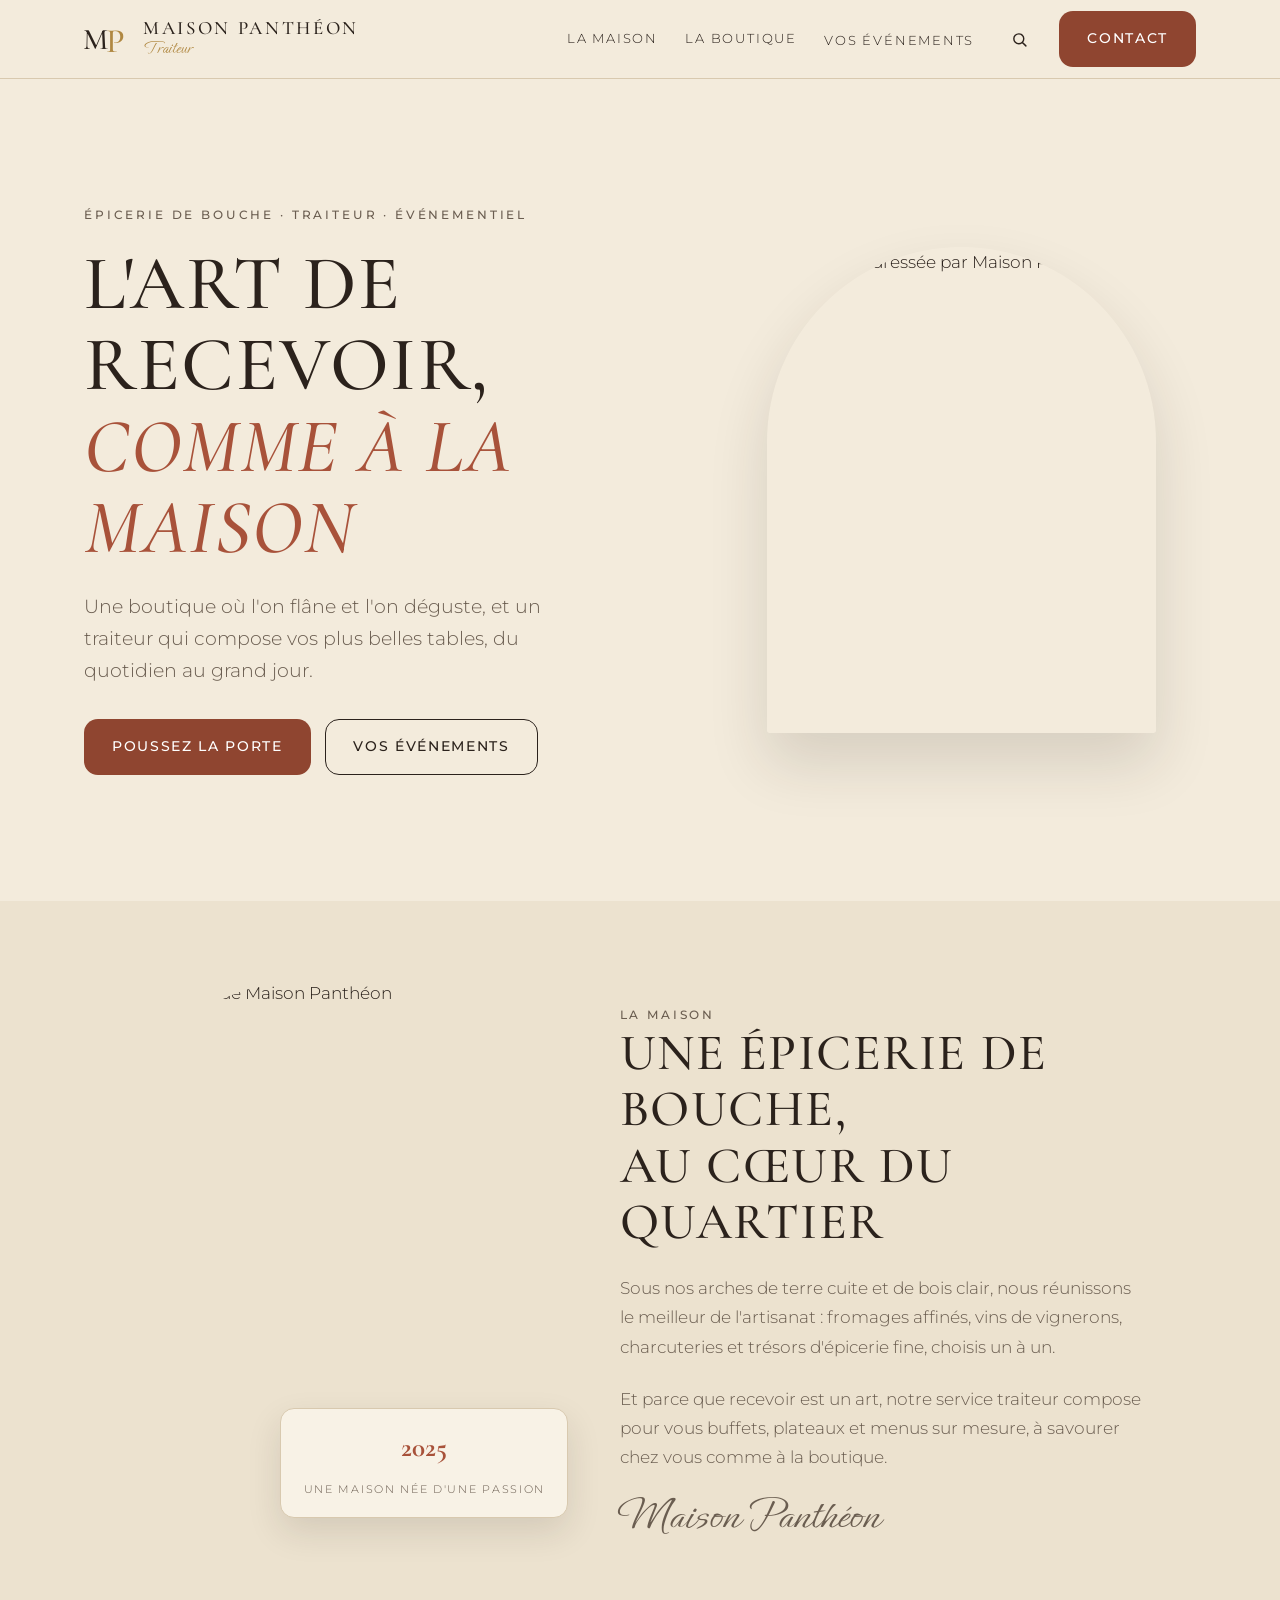
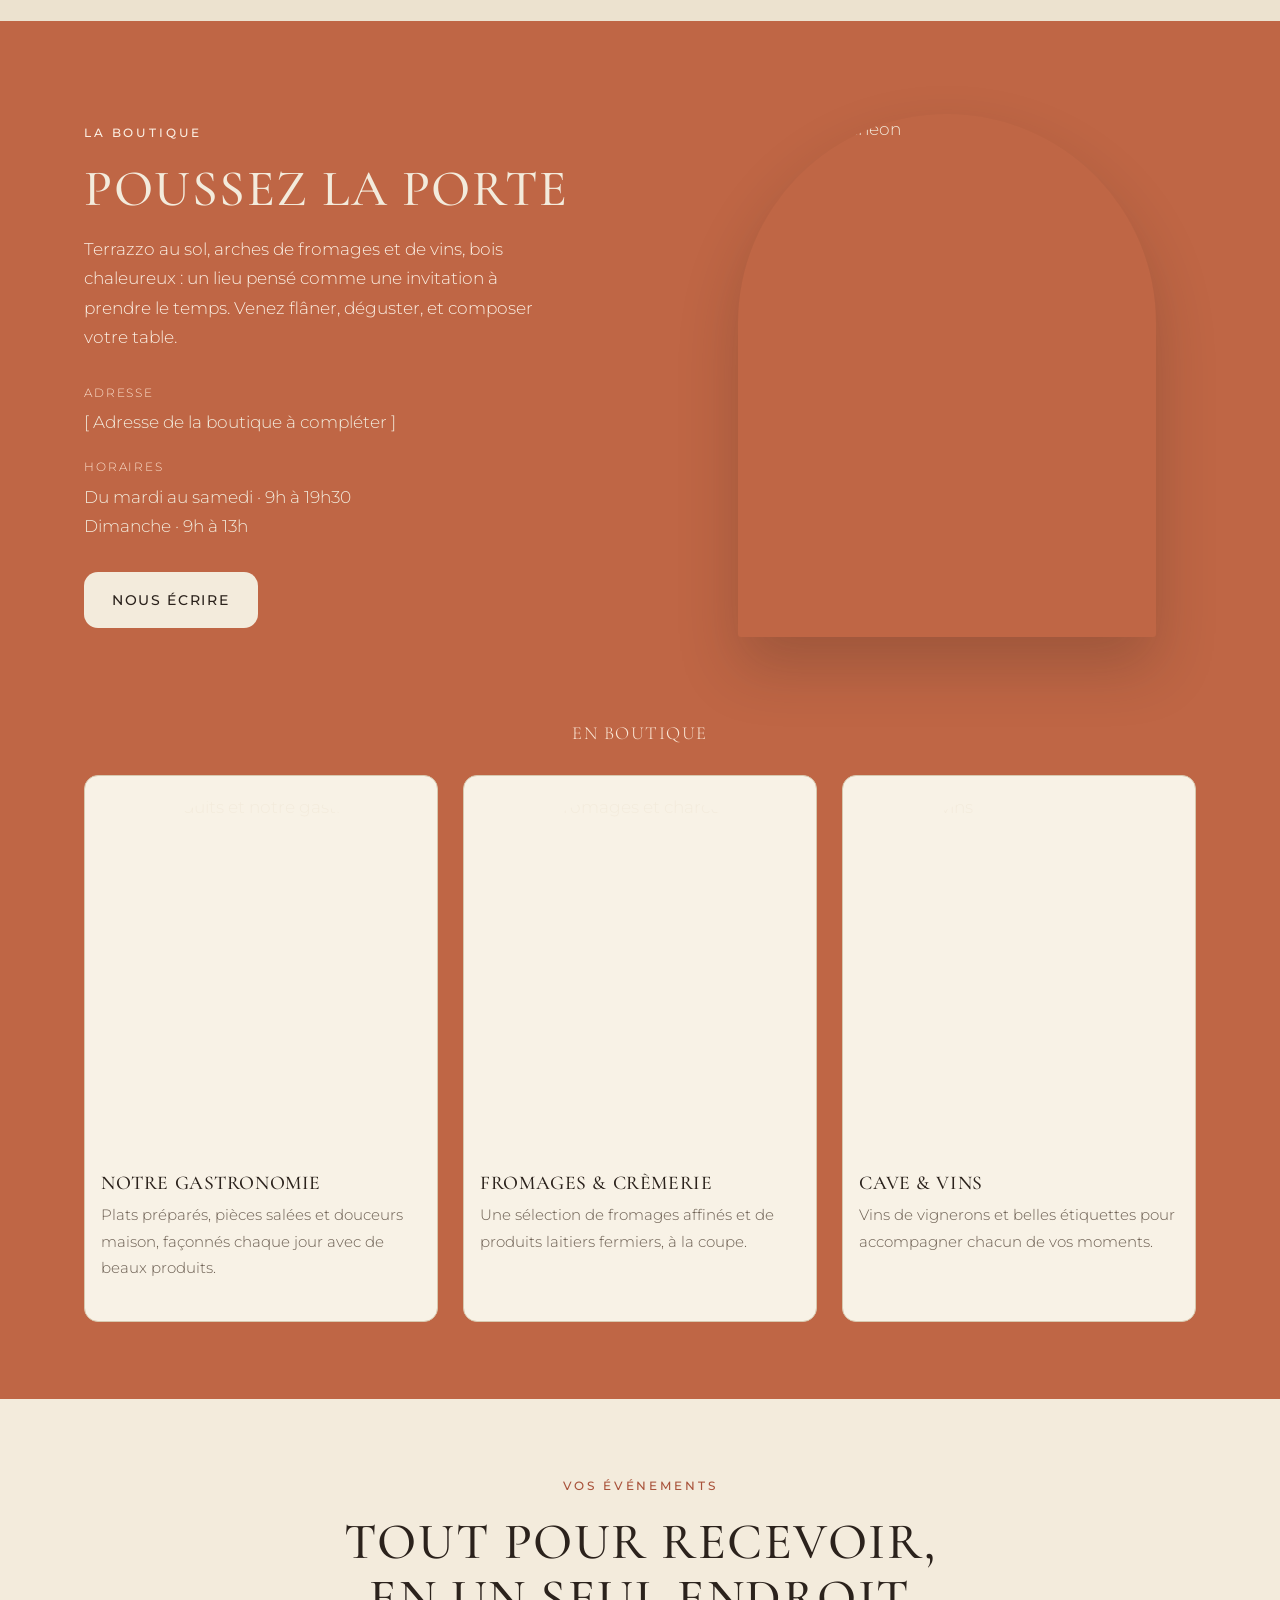
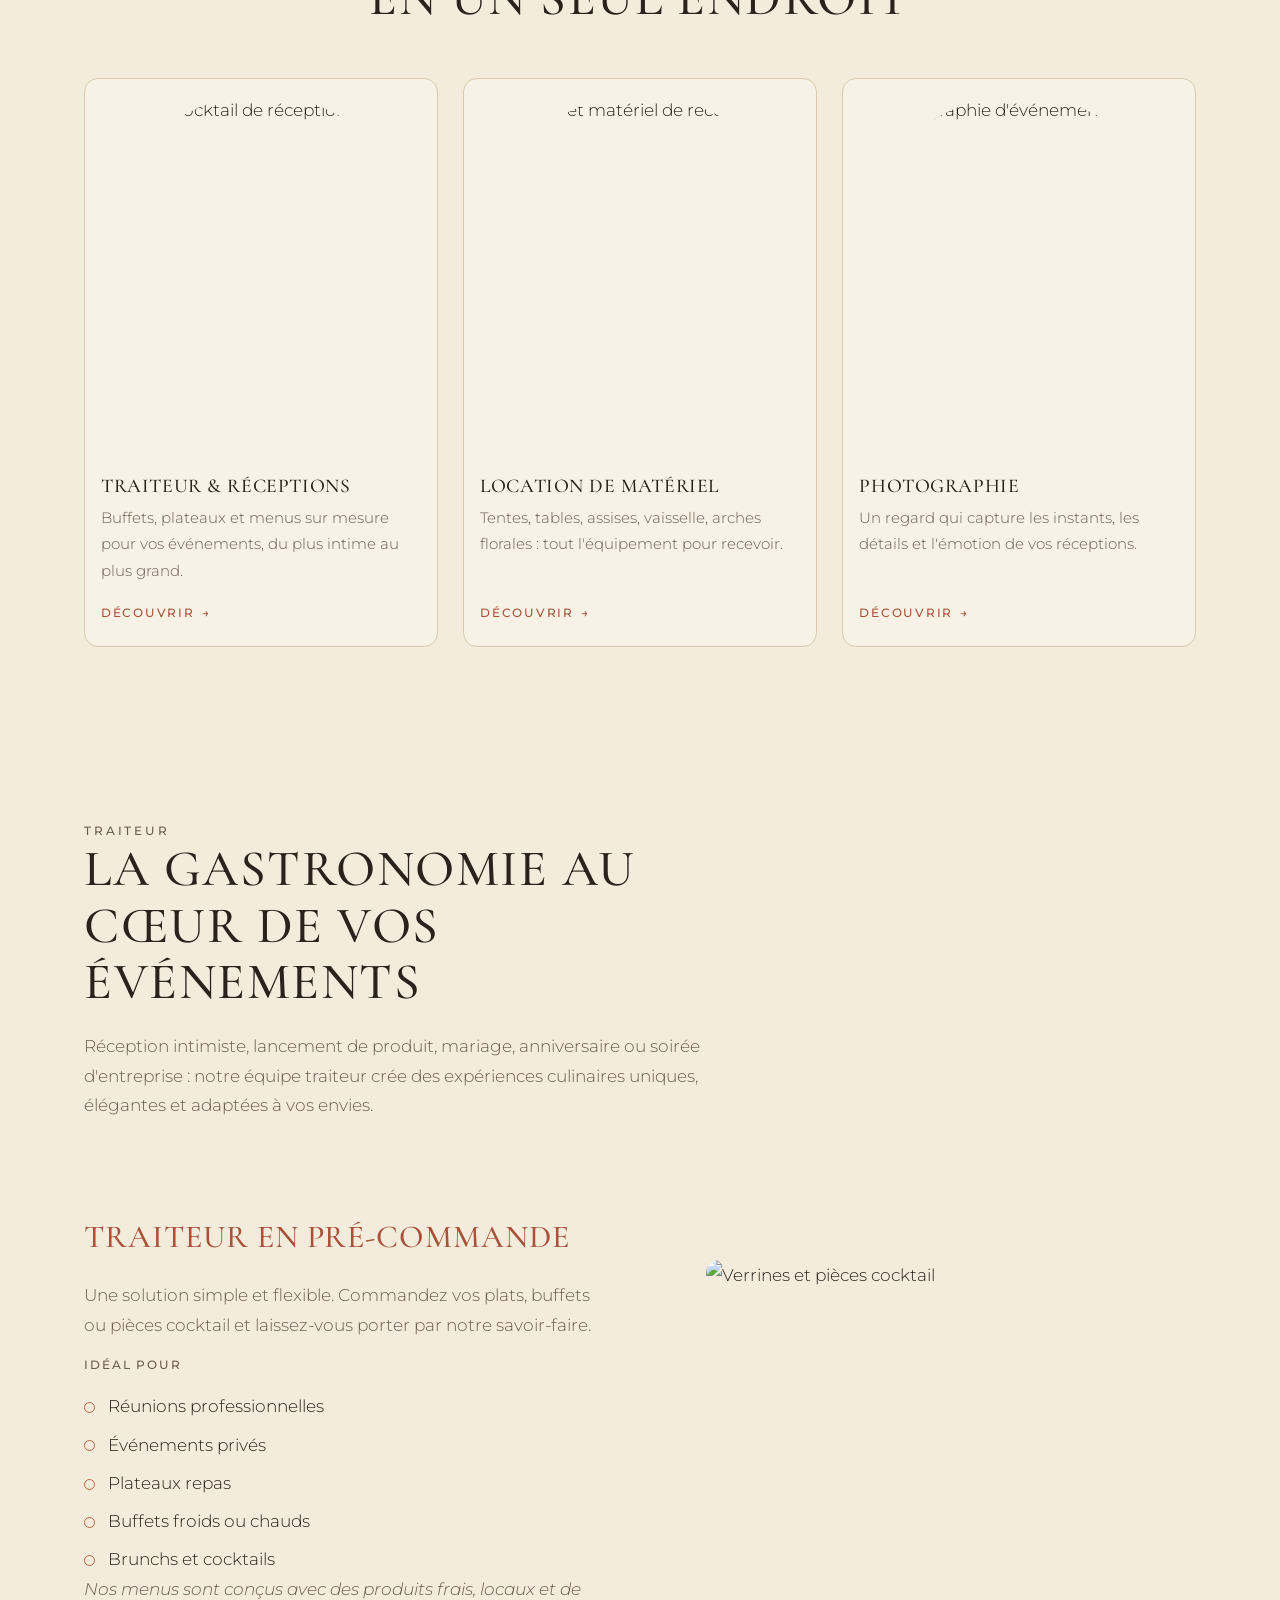
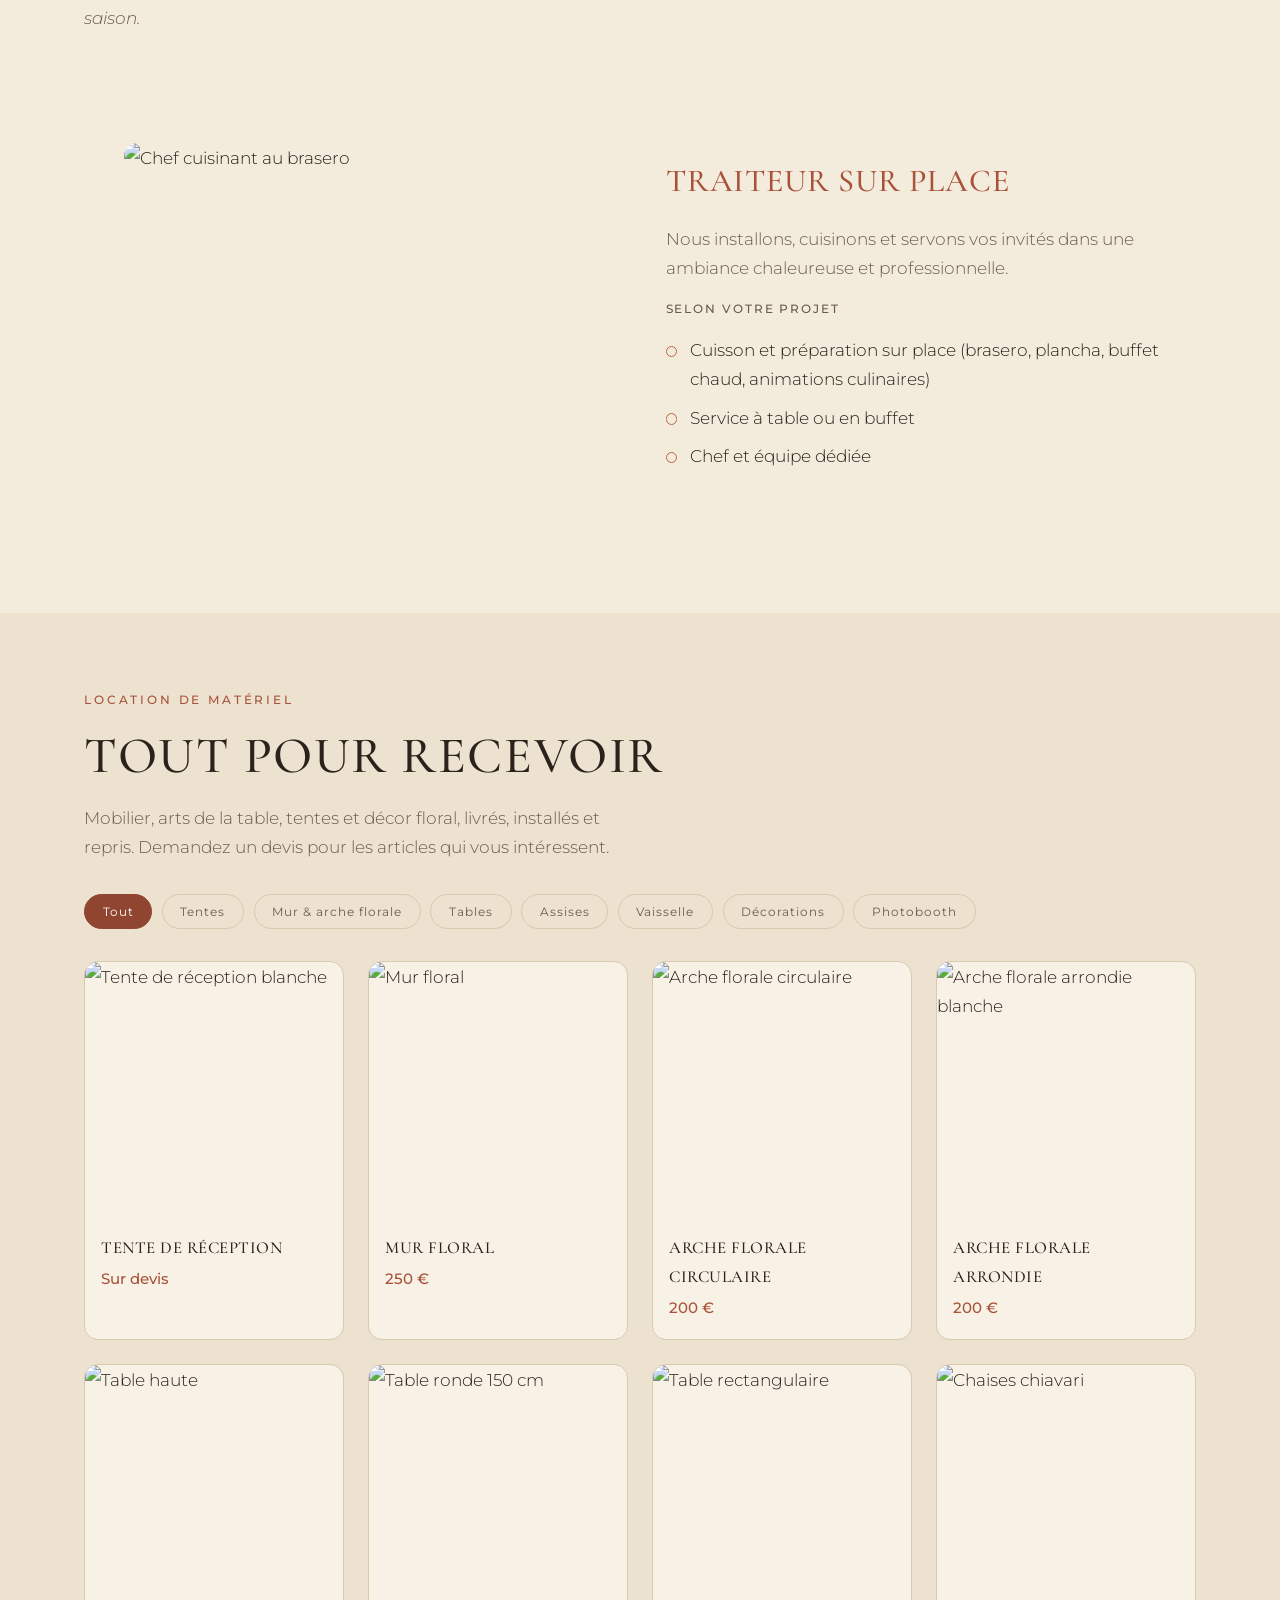
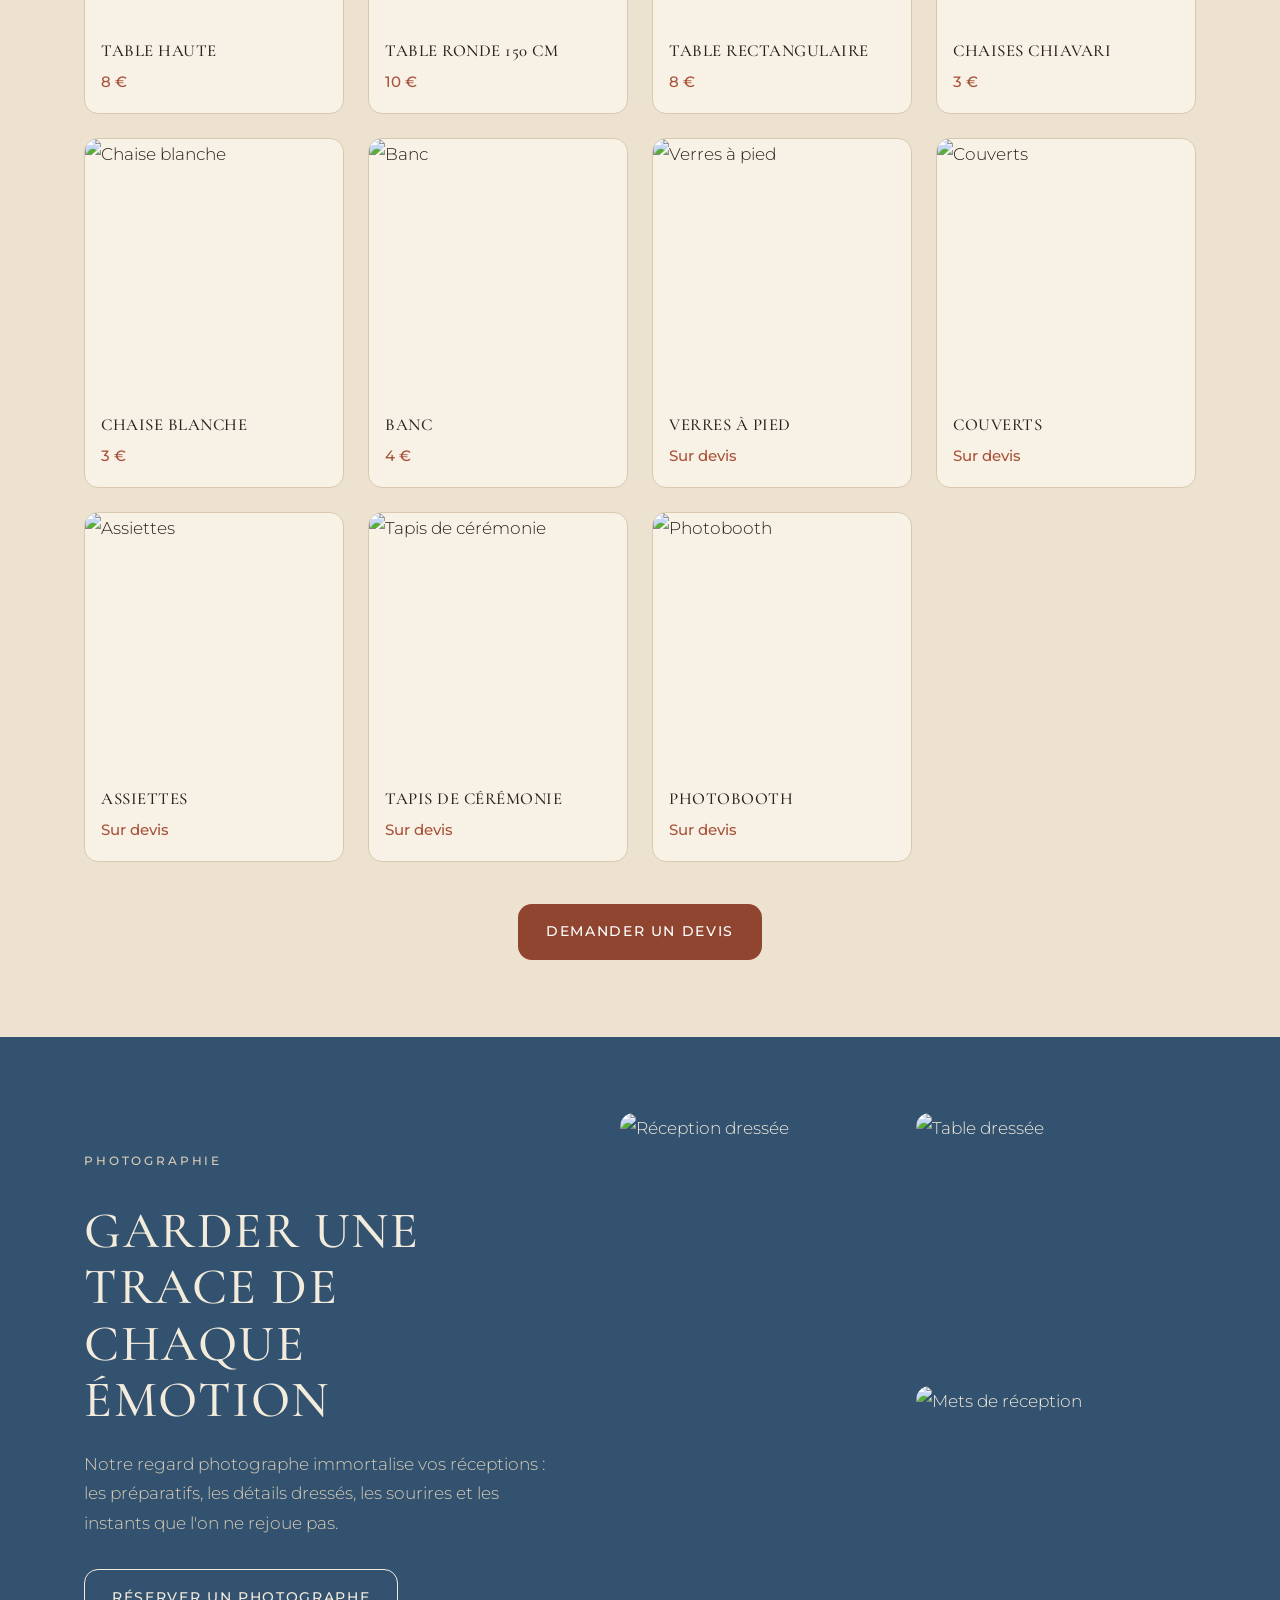
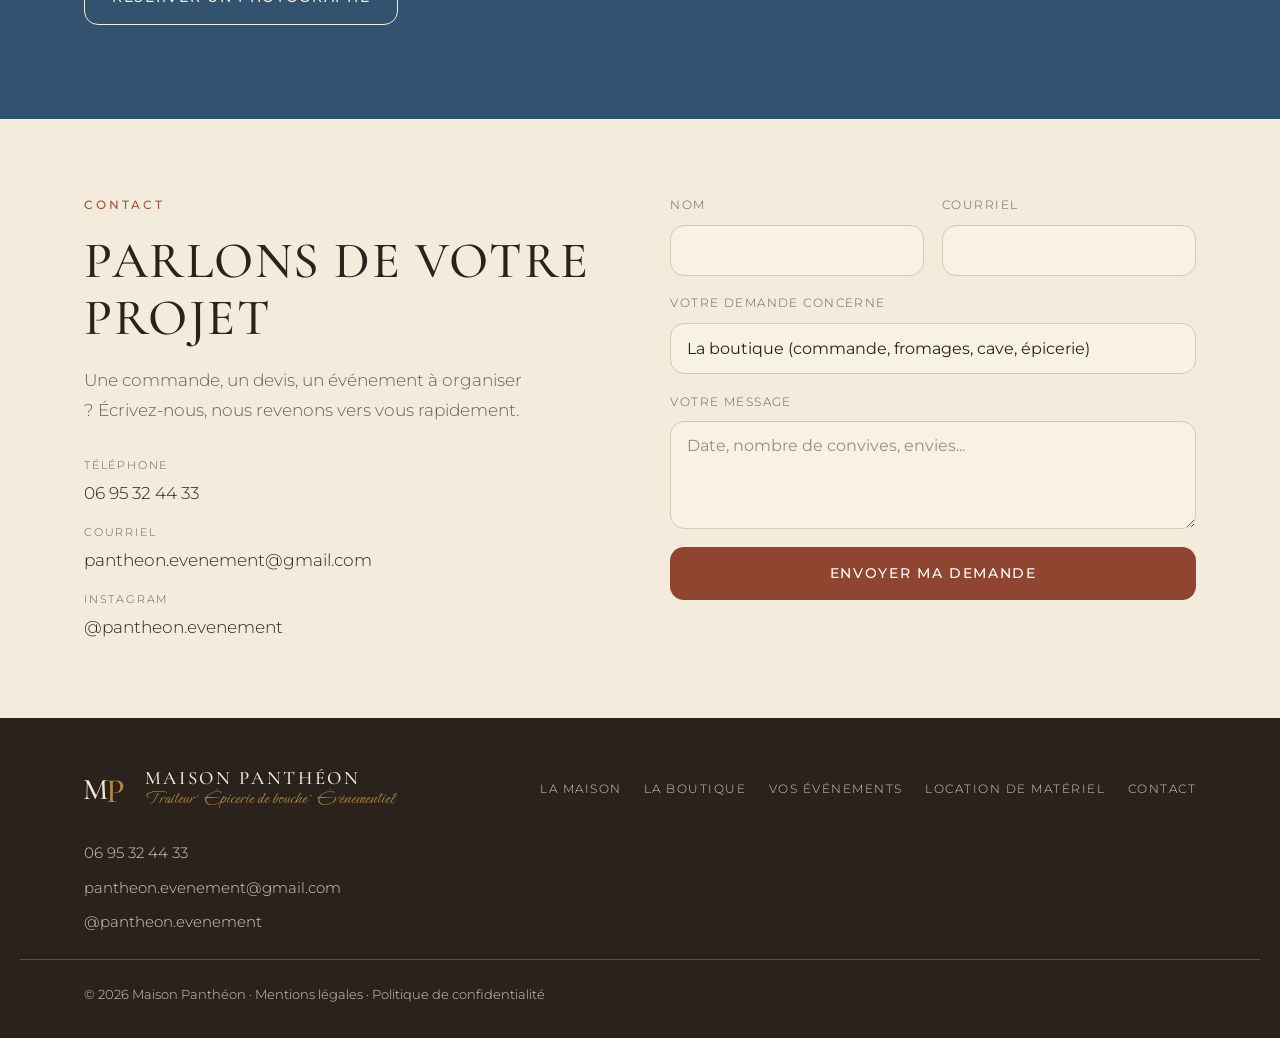
==== commit 47d716b8: "Replier la recherche en une loupe pour garder la barre sur une ligne La barre du haut n'affiche plus" ====
--- a/index.html
+++ b/index.html
@@ -46,8 +46,10 @@
         </div>
       </nav>
       <form class="nav__search" role="search" aria-label="Rechercher un article">
-        <svg class="nav__search-icon" viewBox="0 0 24 24" aria-hidden="true" focusable="false"><circle cx="11" cy="11" r="7"></circle><line x1="21" y1="21" x2="16.5" y2="16.5"></line></svg>
         <input type="search" class="nav__search-input" placeholder="Rechercher un article…" aria-label="Rechercher un article de location" autocomplete="off" />
+        <button type="button" class="nav__search-toggle" aria-label="Ouvrir la recherche" aria-expanded="false">
+          <svg class="nav__search-icon" viewBox="0 0 24 24" aria-hidden="true" focusable="false"><circle cx="11" cy="11" r="7"></circle><line x1="21" y1="21" x2="16.5" y2="16.5"></line></svg>
+        </button>
       </form>
       <a class="btn btn--solid nav__cta" href="#contact">Contact</a>
       <button class="nav__burger" aria-label="Ouvrir le menu" aria-expanded="false" aria-controls="menu-mobile">
--- a/styles.css
+++ b/styles.css
@@ -138,7 +138,7 @@
   background: color-mix(in srgb, var(--cream) 88%, transparent);
   backdrop-filter: blur(10px); border-bottom: 1px solid var(--line);
 }
-.nav__inner { max-width: var(--maxw); margin: 0 auto; padding: 0 var(--pad); height: 78px; display: flex; align-items: center; gap: 2rem; }
+.nav__inner { max-width: var(--maxw); margin: 0 auto; padding: 0 var(--pad); height: 78px; display: flex; align-items: center; gap: 1.25rem; }
 .brand { display: flex; align-items: center; gap: 0.7rem; text-decoration: none; }
 .logo { width: 48px; height: 36px; overflow: visible; flex: none; }
 .logo__m, .logo__p { font-family: var(--serif); font-weight: 500; }
@@ -148,7 +148,7 @@
 .brand__word { display: flex; flex-direction: column; line-height: 1.05; }
 .brand__name { font-family: var(--serif); font-weight: 500; font-size: 1.18rem; letter-spacing: 0.14em; text-transform: uppercase; }
 .brand__sub { font-family: var(--script); font-size: 1.15rem; color: var(--gold); }
-.nav__links { margin-left: auto; display: flex; gap: 2rem; }
+.nav__links { margin-left: auto; display: flex; align-items: center; gap: 1.7rem; }
 .nav__links a { text-decoration: none; font-size: 0.8rem; letter-spacing: 0.14em; text-transform: uppercase; position: relative; padding: 4px 0; }
 .nav__links a::after { content: ""; position: absolute; left: 0; bottom: 0; height: 1px; width: 0; background: var(--terra); transition: width .3s var(--ease); }
 .nav__links a:hover::after { width: 100%; }
@@ -180,13 +180,18 @@
 .nav__dropdown a:nth-child(2) { transition-delay: .10s; }
 .nav__dropdown a:nth-child(3) { transition-delay: .16s; }
 
-.nav__search { display: flex; align-items: center; gap: 0.5rem; background: var(--cream); border: 1px solid var(--line); border-radius: 999px; padding: 0.4rem 0.85rem; transition: border-color .3s var(--ease), box-shadow .3s var(--ease); }
-.nav__search:focus-within { border-color: var(--terra); box-shadow: 0 0 0 3px rgba(191,102,69,0.12); }
-.nav__search-icon { width: 16px; height: 16px; flex: none; fill: none; stroke: var(--ink-soft); stroke-width: 2; stroke-linecap: round; }
-.nav__search-input { border: 0; background: none; outline: none; font: inherit; font-size: 0.82rem; color: var(--ink); width: 9.5rem; }
+.nav__search { display: flex; align-items: center; gap: 0.3rem; border: 1px solid transparent; border-radius: 999px; padding: 0; transition: border-color .3s var(--ease), background-color .3s var(--ease), box-shadow .3s var(--ease), padding .3s var(--ease); }
+.nav__search.is-open { background: var(--cream); border-color: var(--line); padding: 0.25rem 0.3rem 0.25rem 0.9rem; }
+.nav__search.is-open:focus-within { border-color: var(--terra); box-shadow: 0 0 0 3px rgba(191,102,69,0.12); }
+.nav__search-toggle { display: inline-flex; align-items: center; justify-content: center; width: 38px; height: 38px; flex: none; border: 0; background: none; border-radius: 999px; cursor: pointer; color: var(--ink); transition: color .2s var(--ease); }
+.nav__search-toggle:hover { color: var(--terra-ink); }
+.nav__search-icon { width: 17px; height: 17px; flex: none; fill: none; stroke: currentColor; stroke-width: 2; stroke-linecap: round; }
+.nav__search-input { border: 0; background: none; outline: none; font: inherit; font-size: 0.82rem; color: var(--ink); width: 0; padding: 0; opacity: 0; transition: width .32s var(--ease), opacity .25s var(--ease); }
+.nav__search.is-open .nav__search-input { width: 11rem; opacity: 1; }
 .nav__search-input::placeholder { color: var(--ink-soft); }
-.nav__search--mobile { display: flex; width: 100%; margin-bottom: 0.6rem; }
-.nav__search--mobile .nav__search-input { width: 100%; }
+.nav__search--mobile { display: flex; width: 100%; margin-bottom: 0.6rem; background: var(--cream); border-color: var(--line); padding: 0.35rem 0.4rem 0.35rem 0.9rem; }
+.nav__search--mobile .nav__search-input { width: 100%; opacity: 1; }
+.nav__search--mobile .nav__search-toggle { cursor: default; }
 .catalogue__empty { text-align: center; color: var(--ink-soft); font-style: italic; margin: 1.5rem 0 0; }
 
 .nav__burger { display: none; background: none; border: 0; cursor: pointer; flex-direction: column; gap: 5px; padding: 8px; margin-left: auto; }
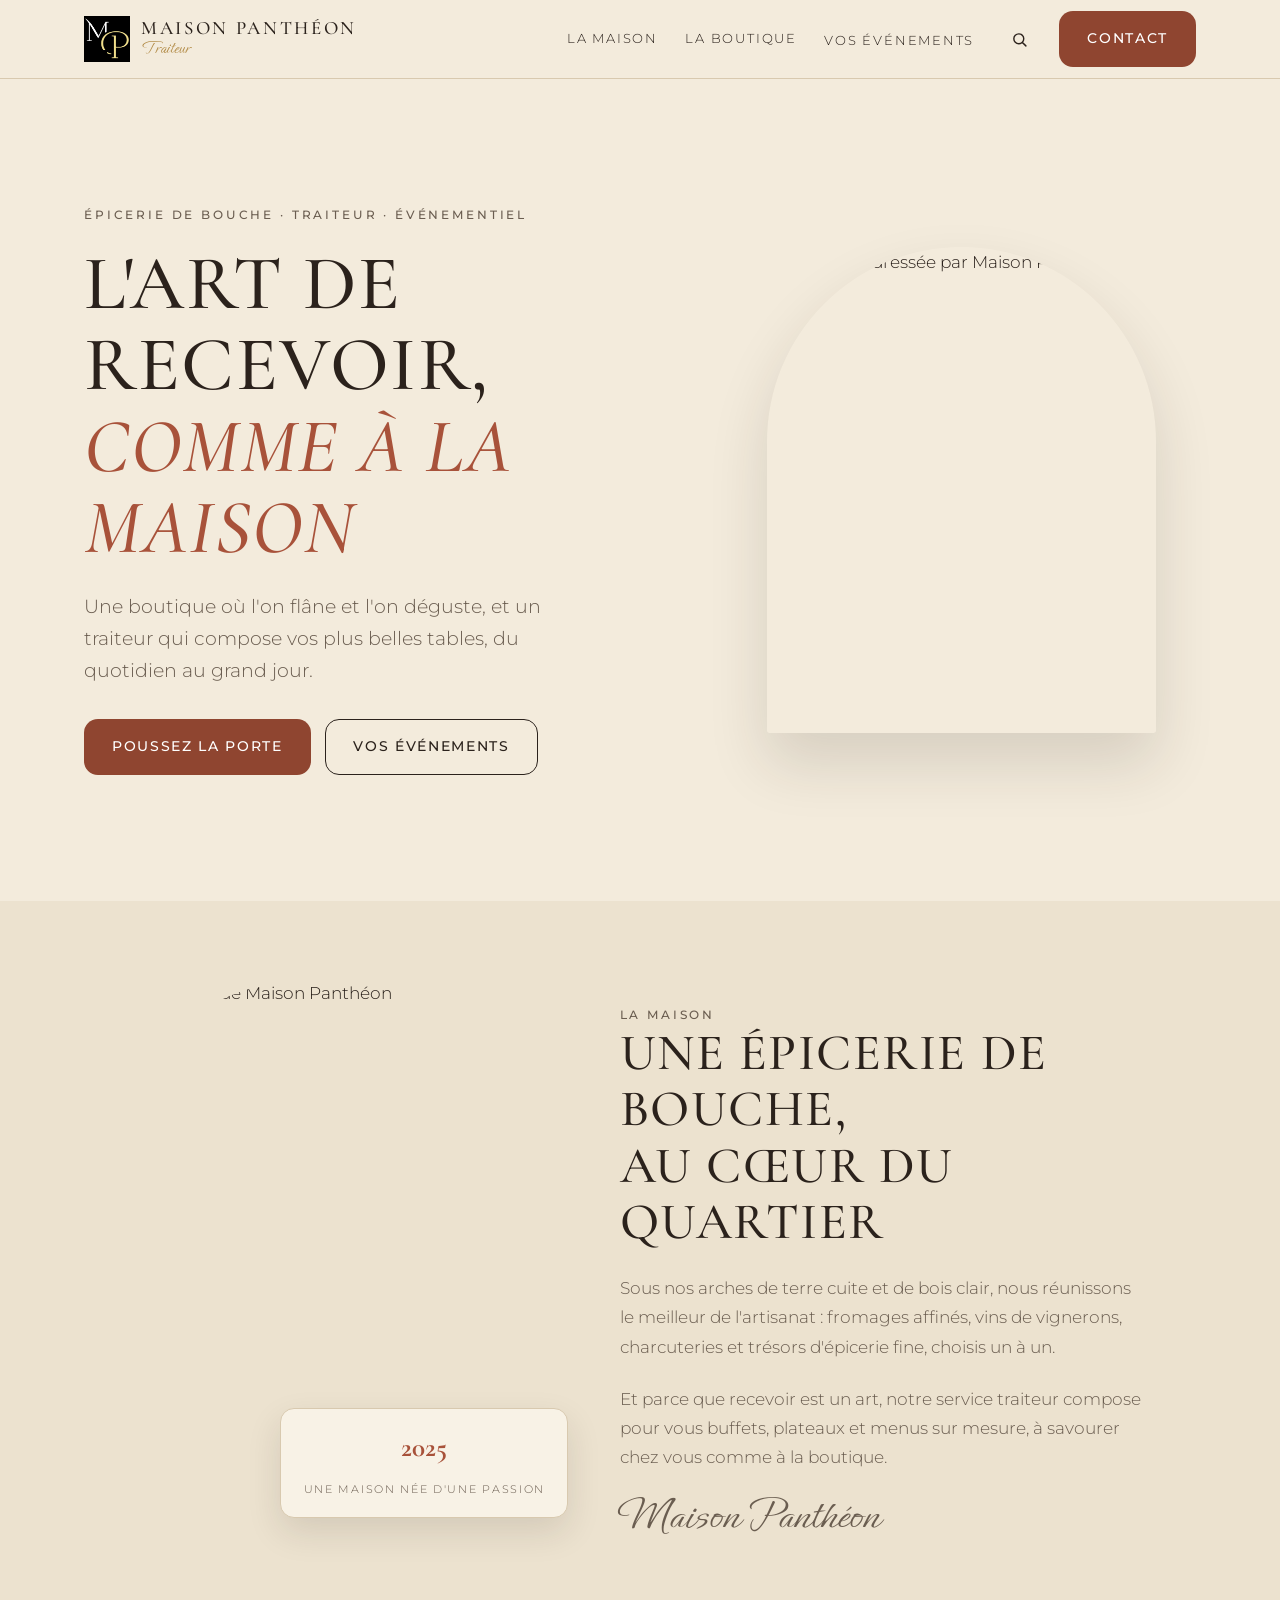
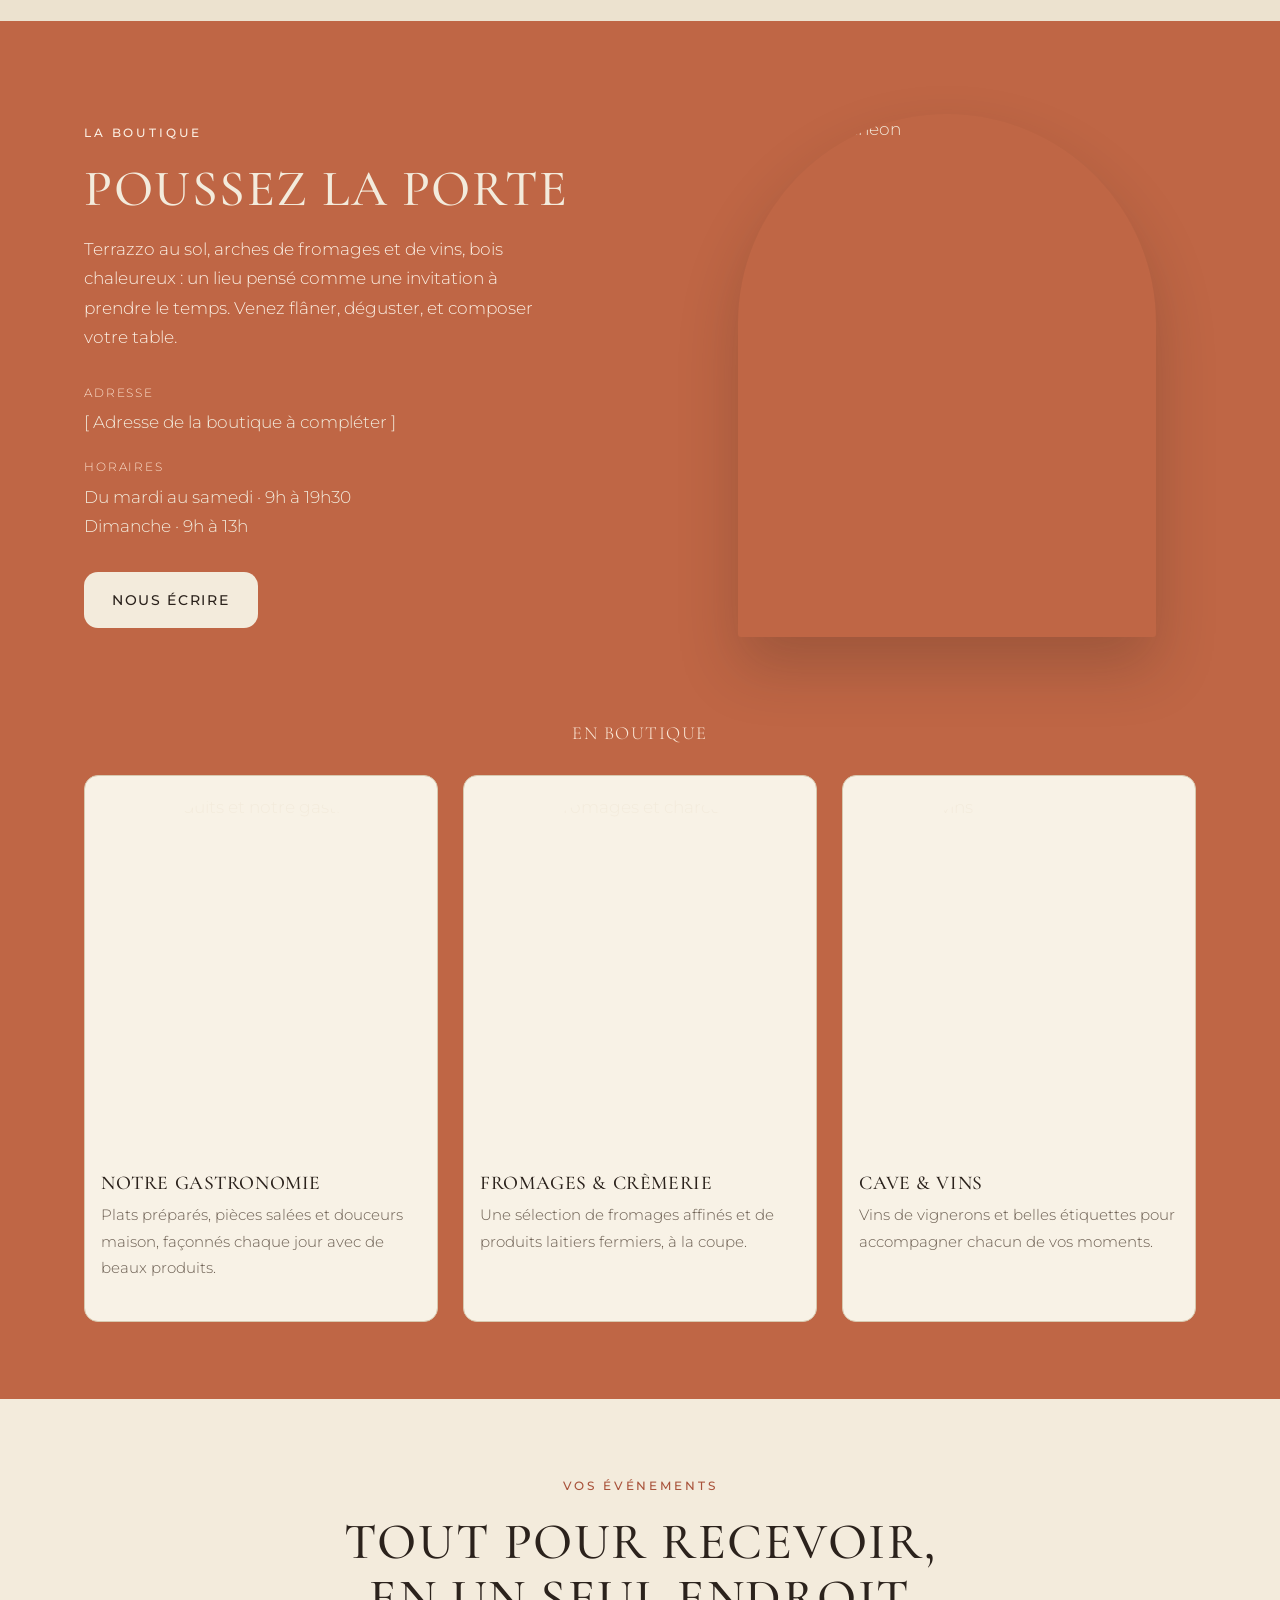
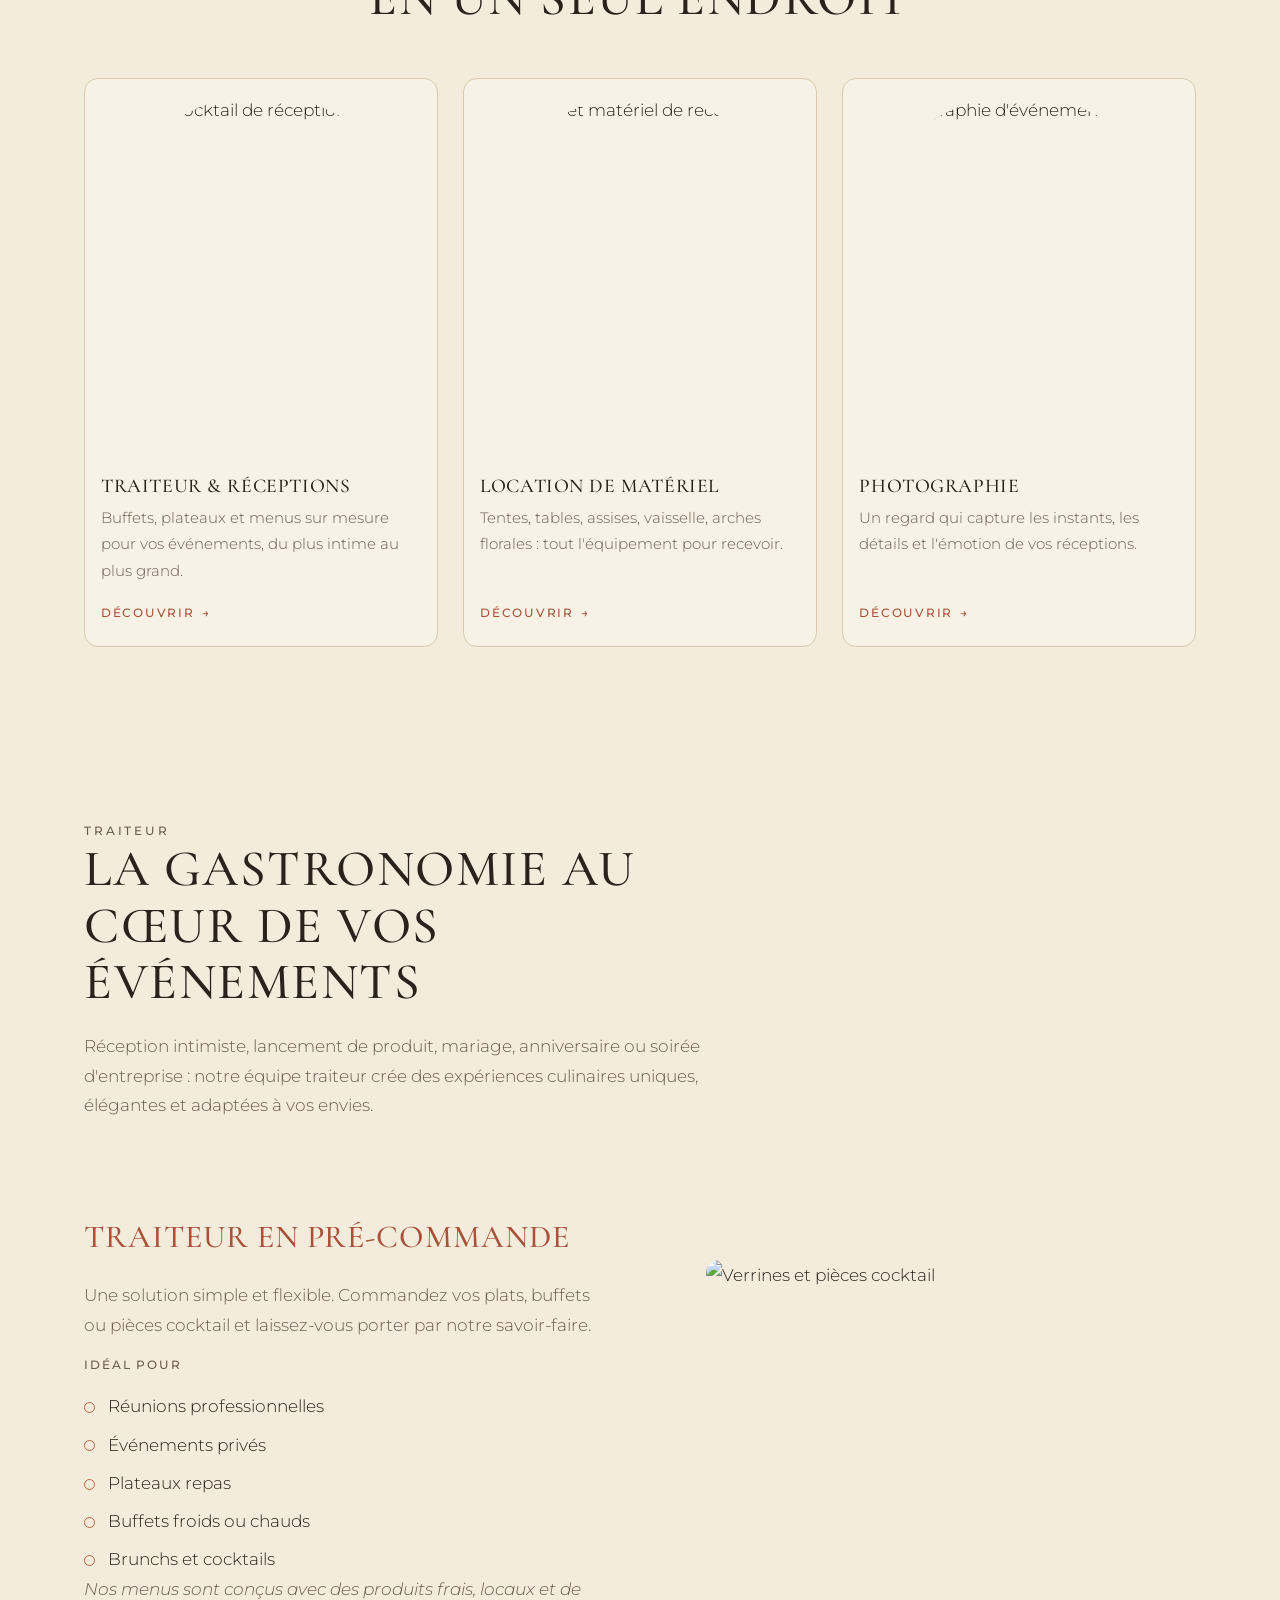
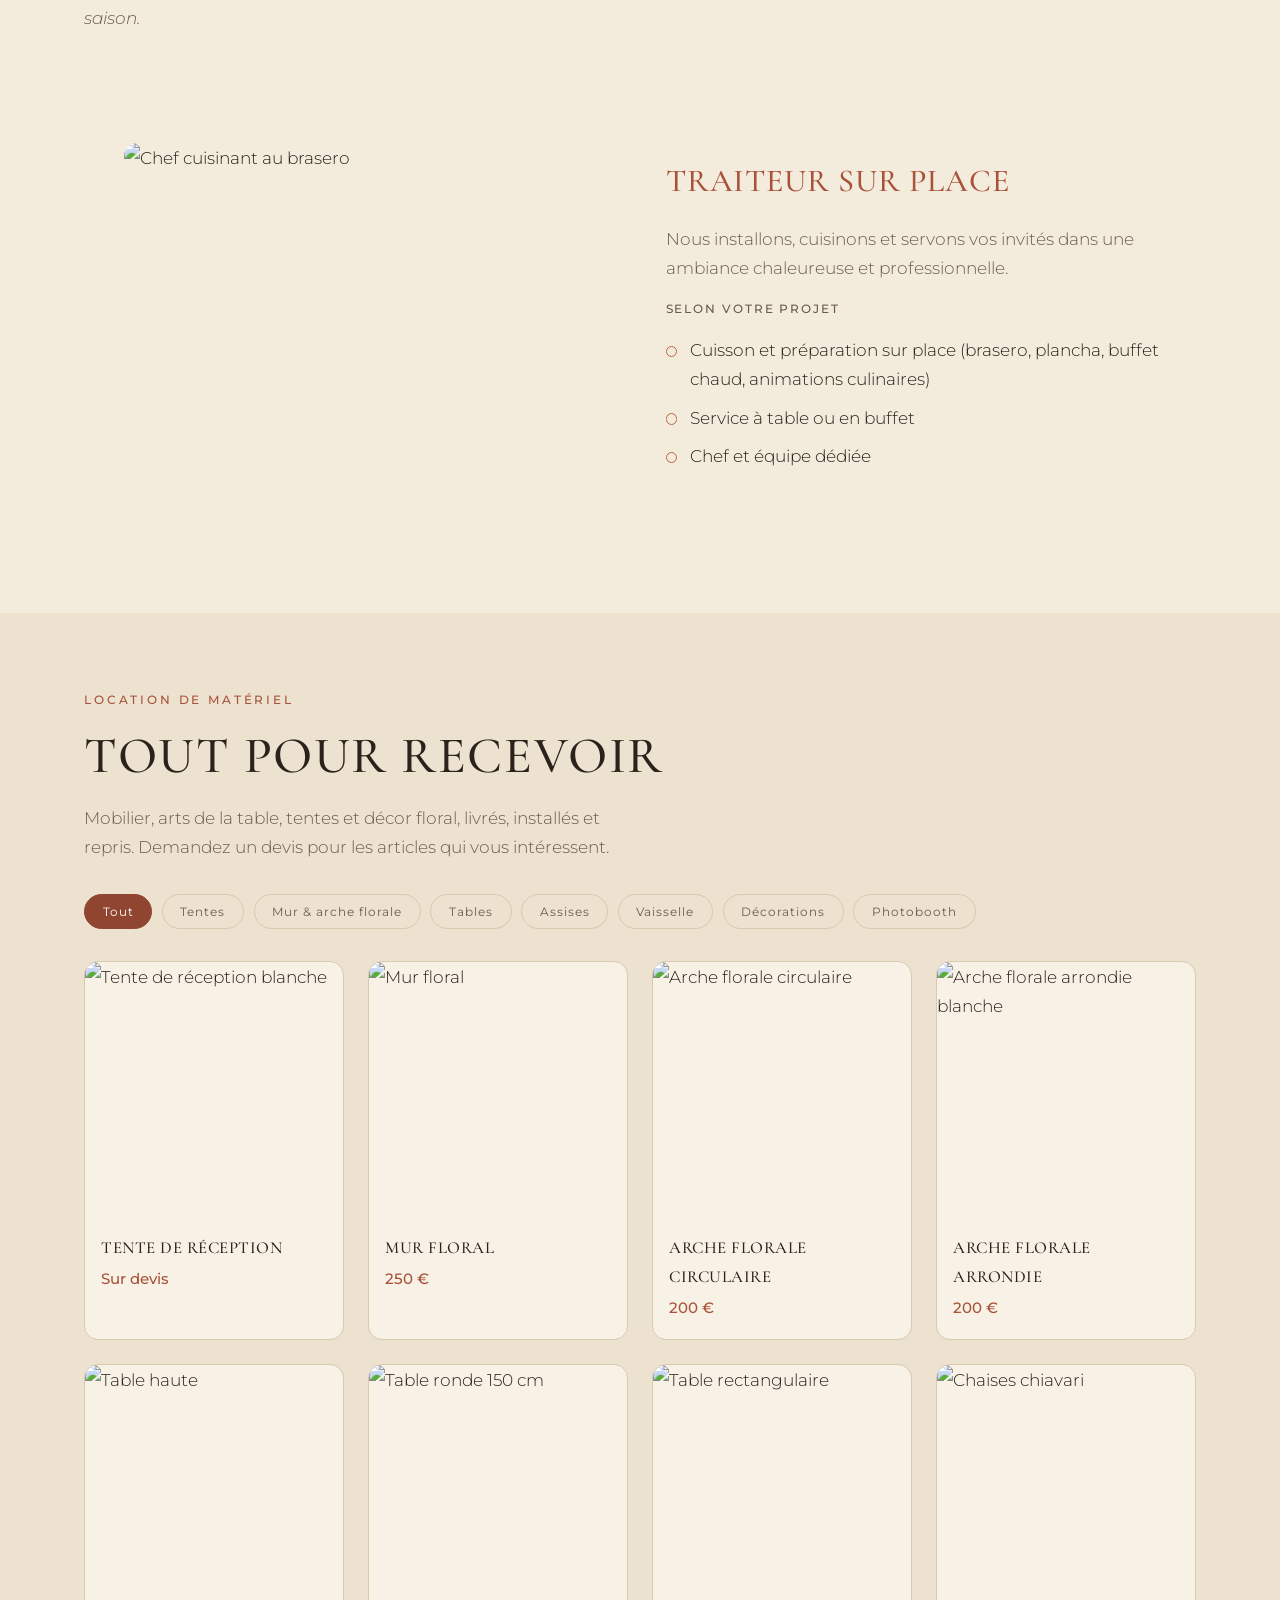
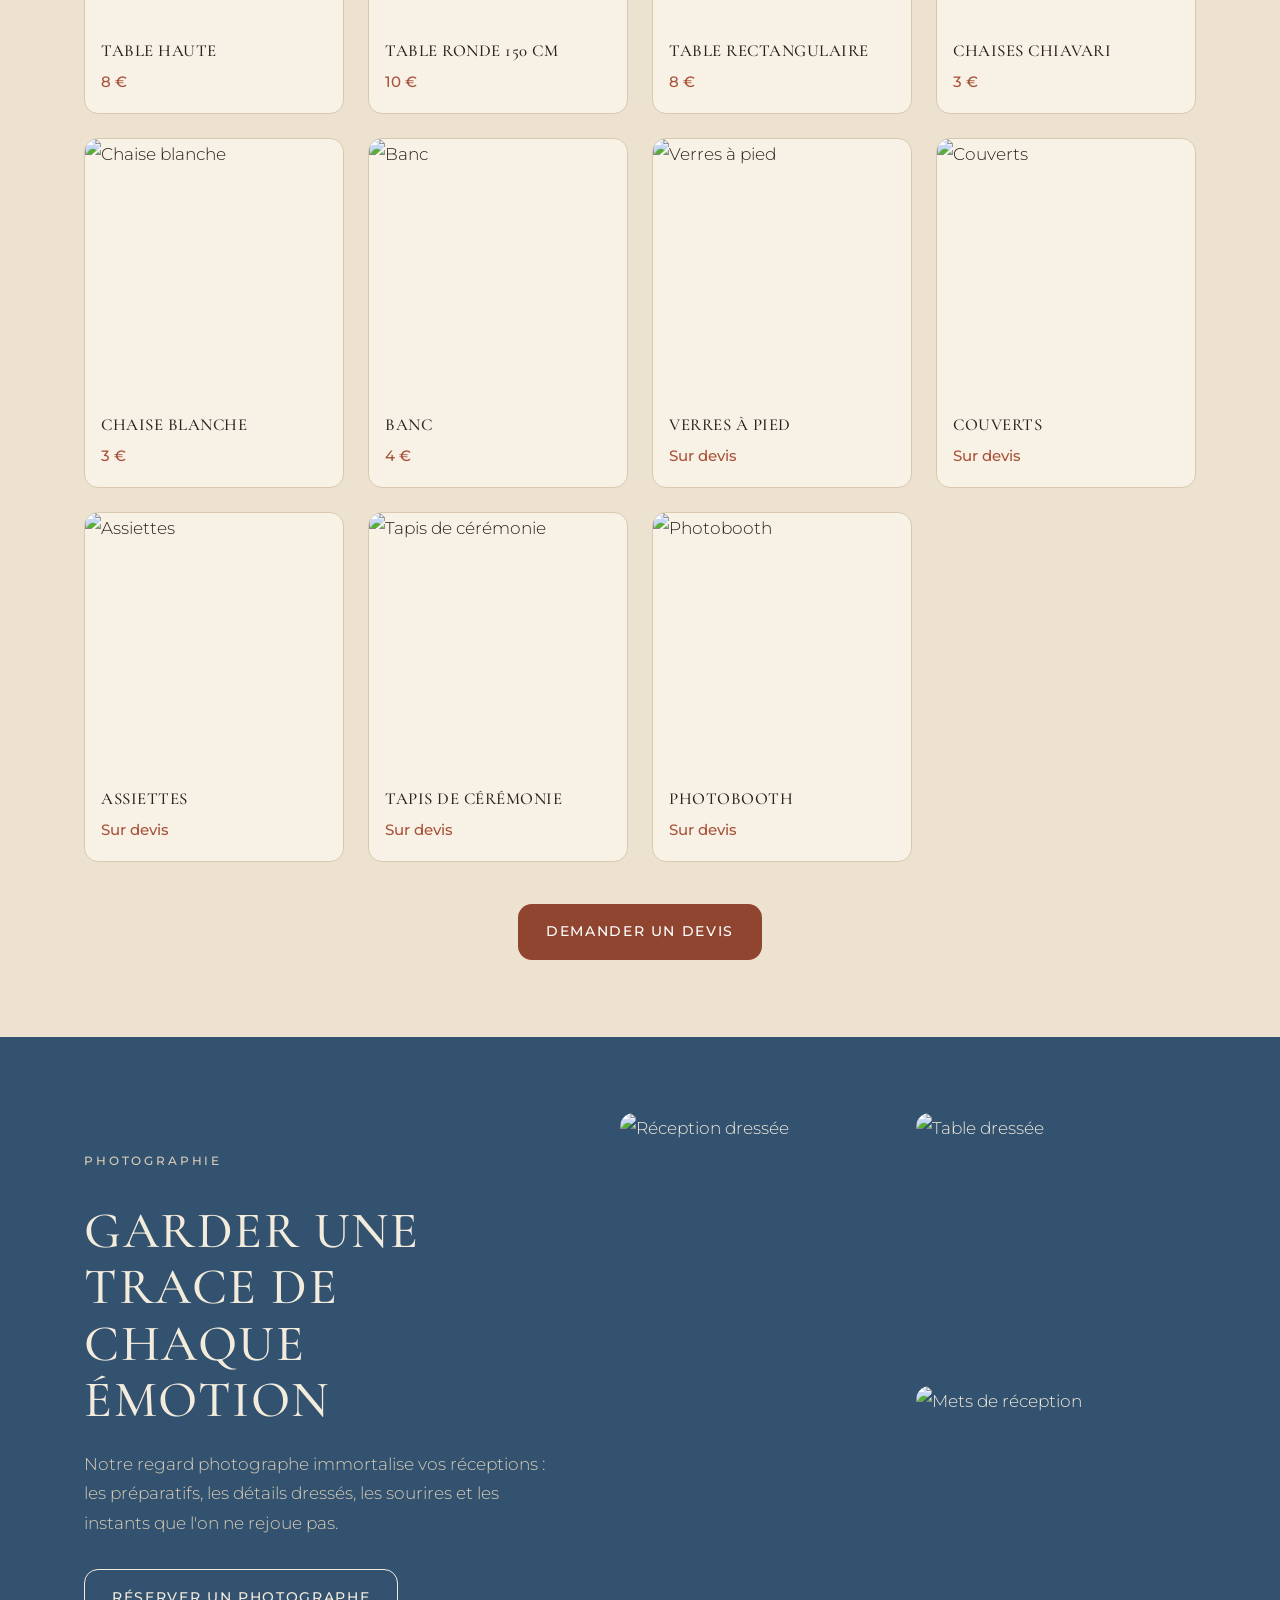
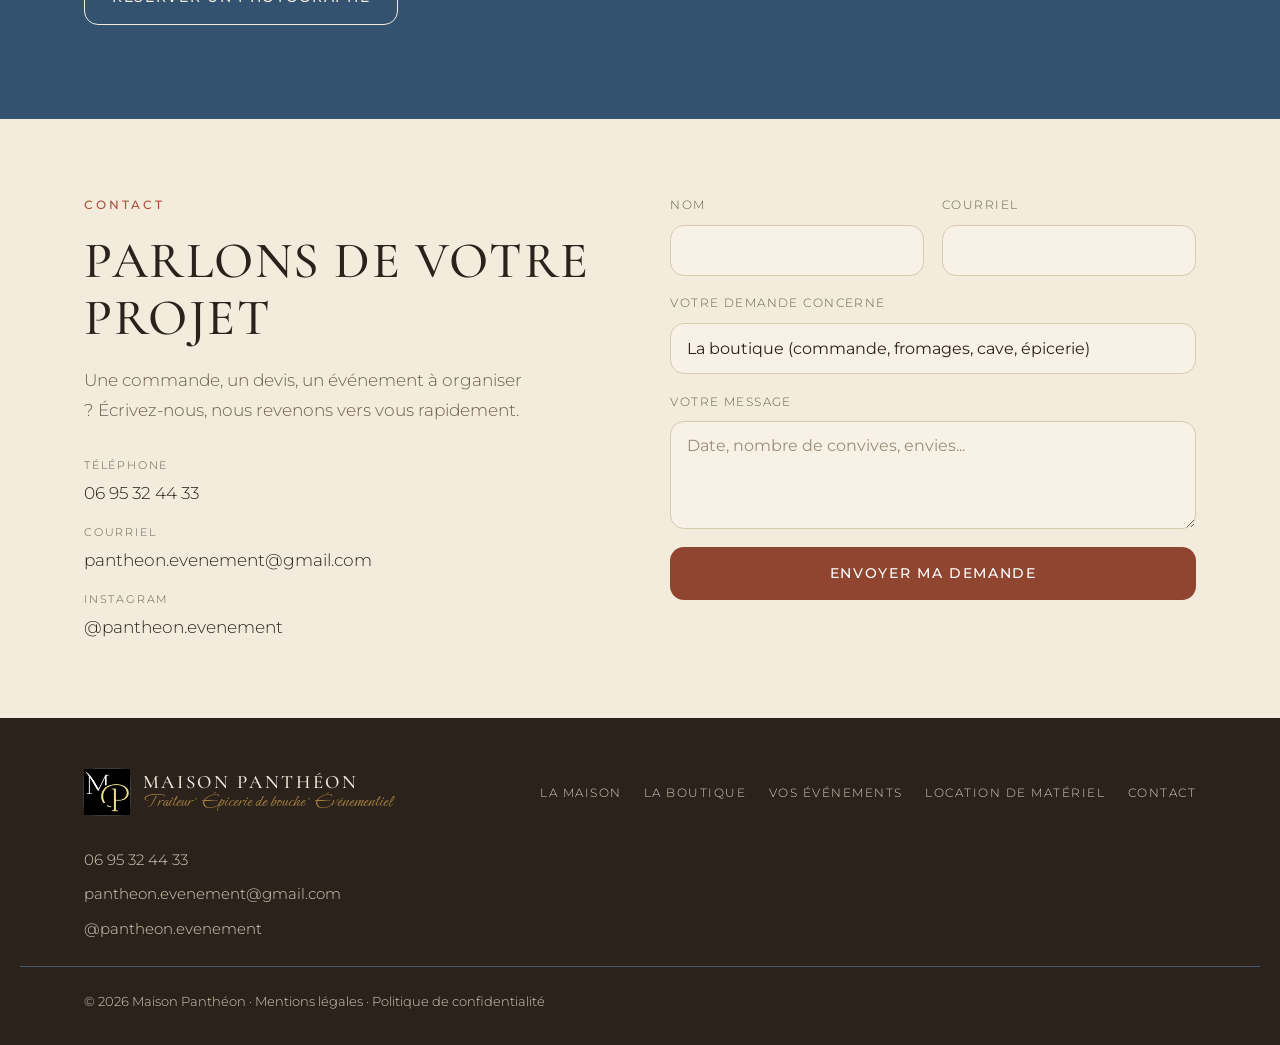
==== commit 4550580e: "Intégrer le vrai logo MP (monogramme) dans la barre et le pied de page Remplace le monogramme SVG pa" ====
--- a/index.html
+++ b/index.html
@@ -24,10 +24,7 @@
   <header class="nav" id="haut">
     <div class="nav__inner">
       <a class="brand" href="#haut" aria-label="Maison Panthéon, accueil">
-        <svg class="logo" viewBox="0 0 80 60" aria-hidden="true" focusable="false">
-          <text class="logo__m" x="-1" y="47">M</text>
-          <text class="logo__p" x="37" y="51">P</text>
-        </svg>
+        <img class="logo logo--badge" src="[data-uri]" alt="" aria-hidden="true" width="46" height="46" />
         <span class="brand__word">
           <span class="brand__name">Maison Panthéon</span>
           <span class="brand__sub">Traiteur</span>
@@ -341,10 +338,7 @@
   <footer class="footer">
     <div class="footer__inner">
       <div class="footer__brand">
-        <svg class="logo logo--light" viewBox="0 0 80 60" aria-hidden="true" focusable="false">
-          <text class="logo__m" x="-1" y="47">M</text>
-          <text class="logo__p" x="37" y="51">P</text>
-        </svg>
+        <img class="logo logo--badge" src="[data-uri]" alt="" aria-hidden="true" width="46" height="46" />
         <span class="brand__word">
           <span class="brand__name">Maison Panthéon</span>
           <span class="brand__sub">Traiteur · Épicerie de bouche · Événementiel</span>
--- a/styles.css
+++ b/styles.css
@@ -141,6 +141,8 @@
 .nav__inner { max-width: var(--maxw); margin: 0 auto; padding: 0 var(--pad); height: 78px; display: flex; align-items: center; gap: 1.25rem; }
 .brand { display: flex; align-items: center; gap: 0.7rem; text-decoration: none; }
 .logo { width: 48px; height: 36px; overflow: visible; flex: none; }
+.logo--badge { width: 46px; height: 46px; border-radius: 12px; object-fit: cover; background: #000; display: block; }
+.footer__brand .logo--badge { box-shadow: 0 0 0 1px rgba(255,255,255,0.10); }
 .logo__m, .logo__p { font-family: var(--serif); font-weight: 500; }
 .logo__m { fill: var(--ink); font-size: 50px; }
 .logo__p { fill: var(--gold); font-size: 57px; }
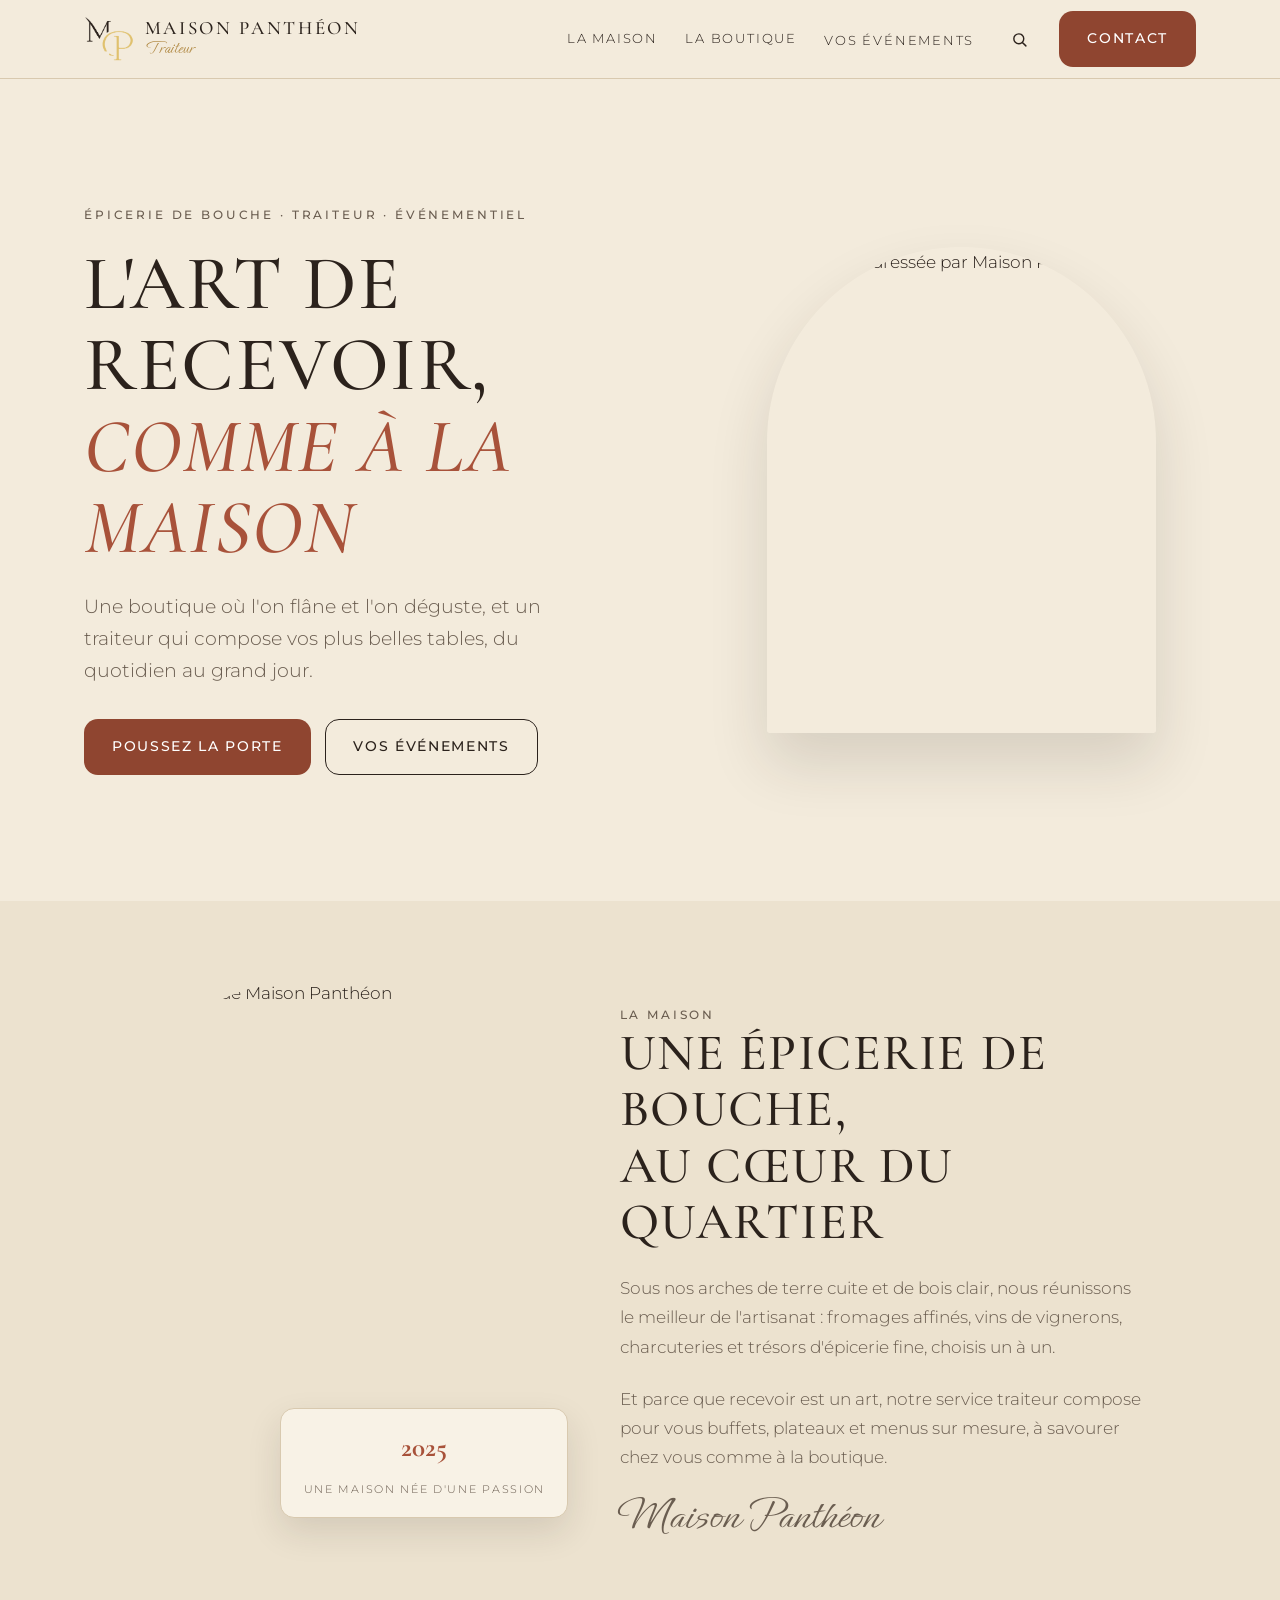
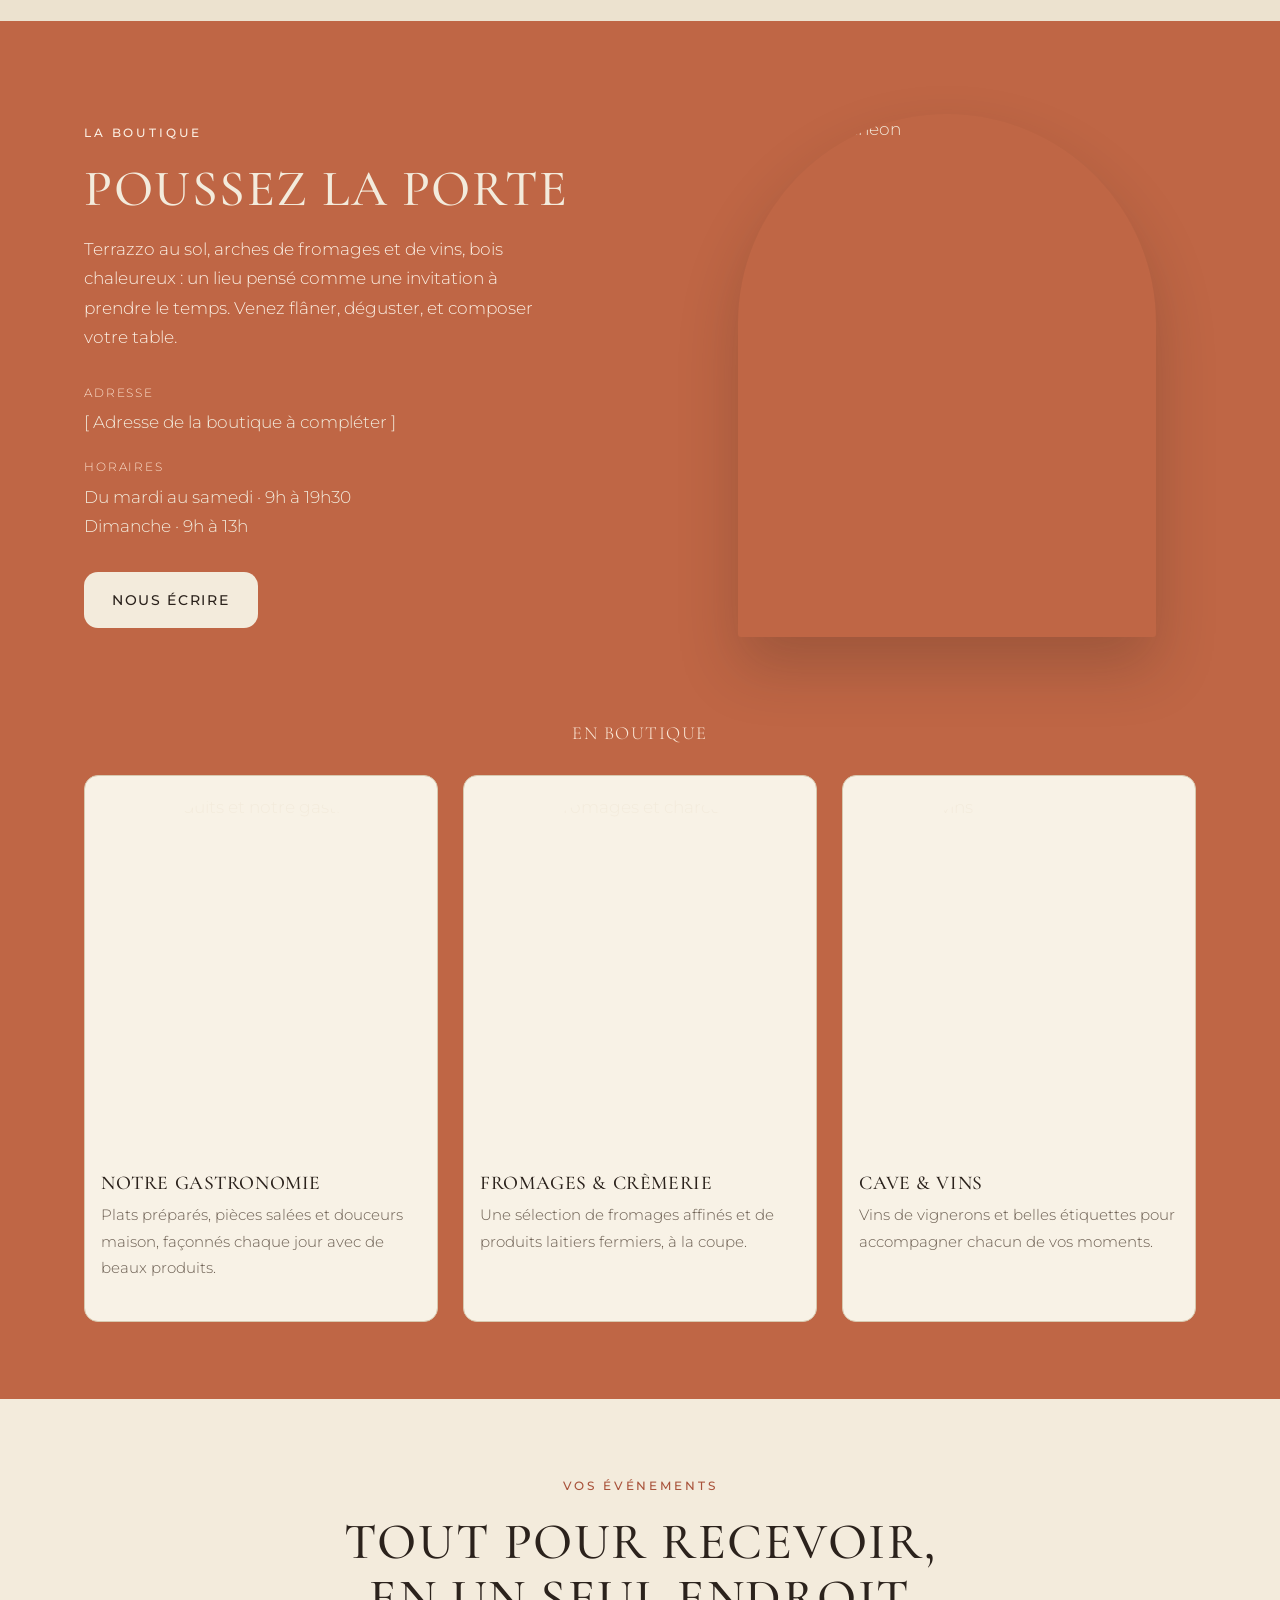
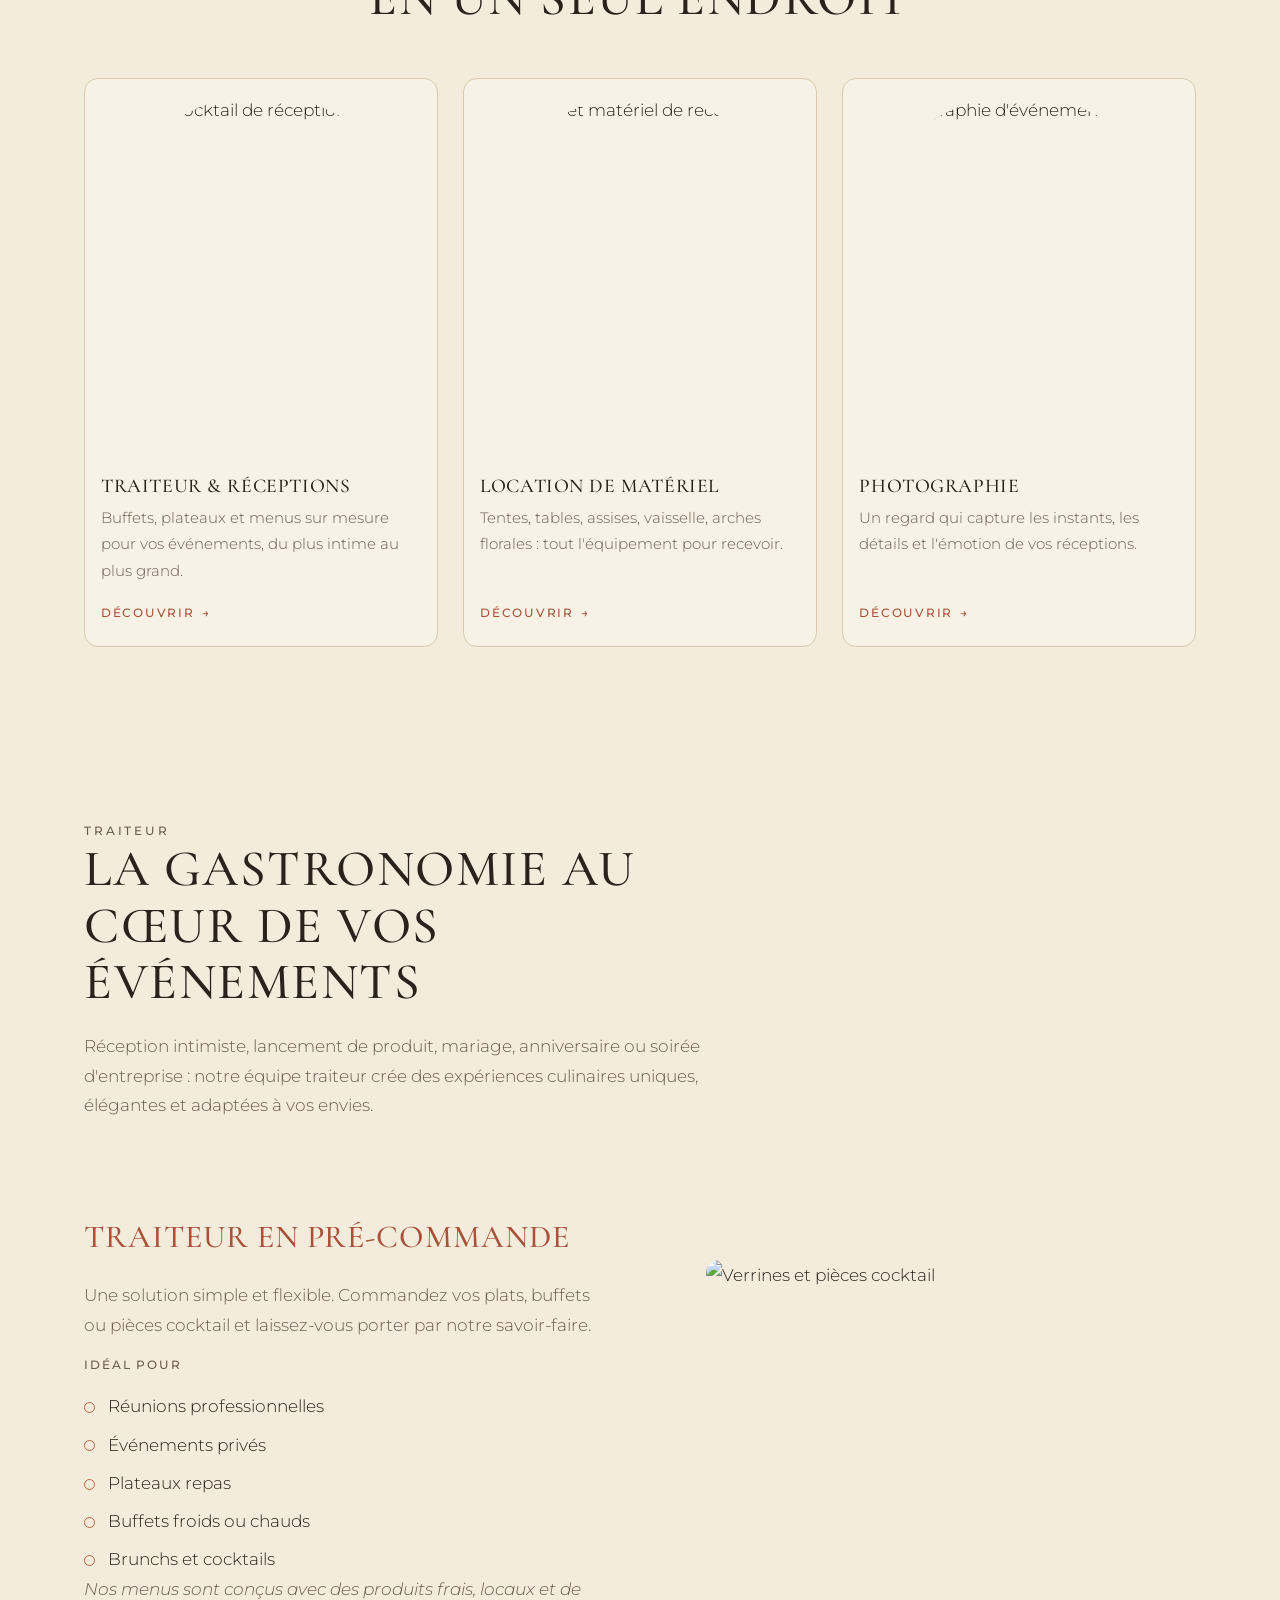
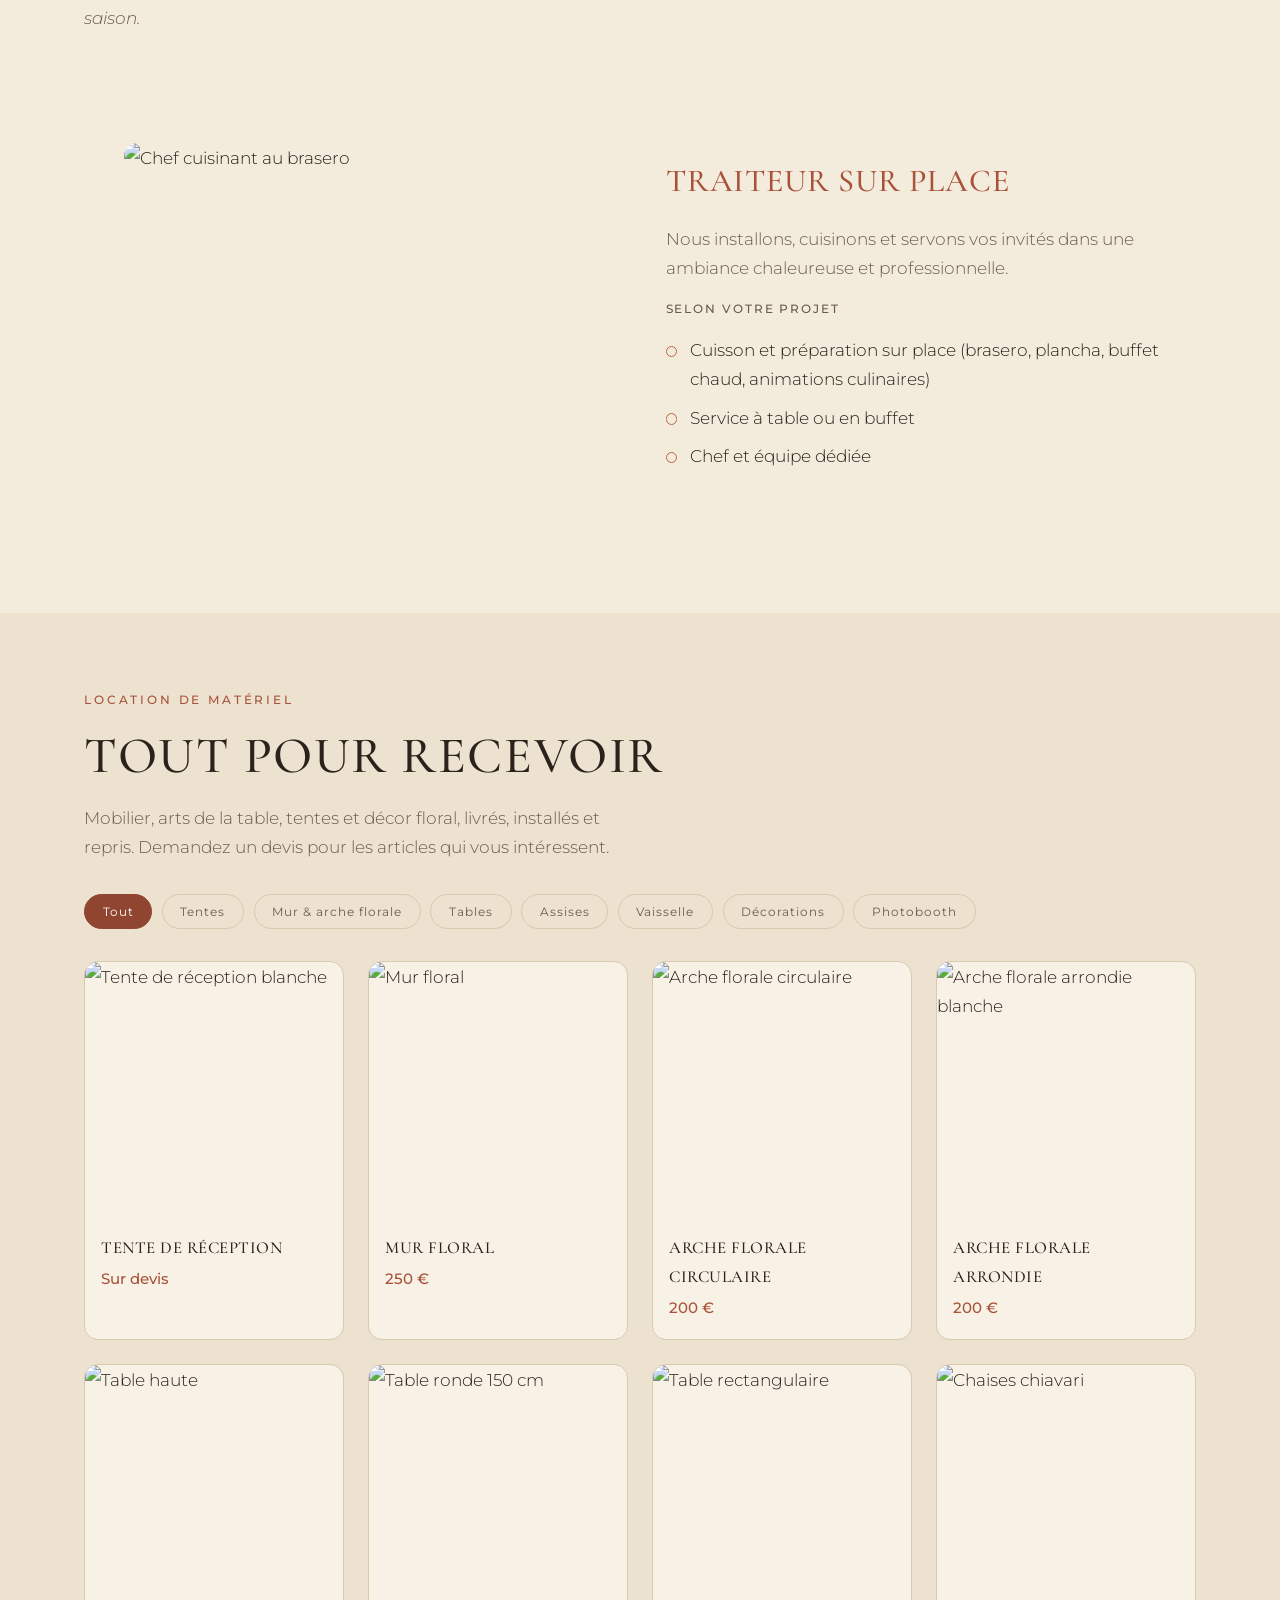
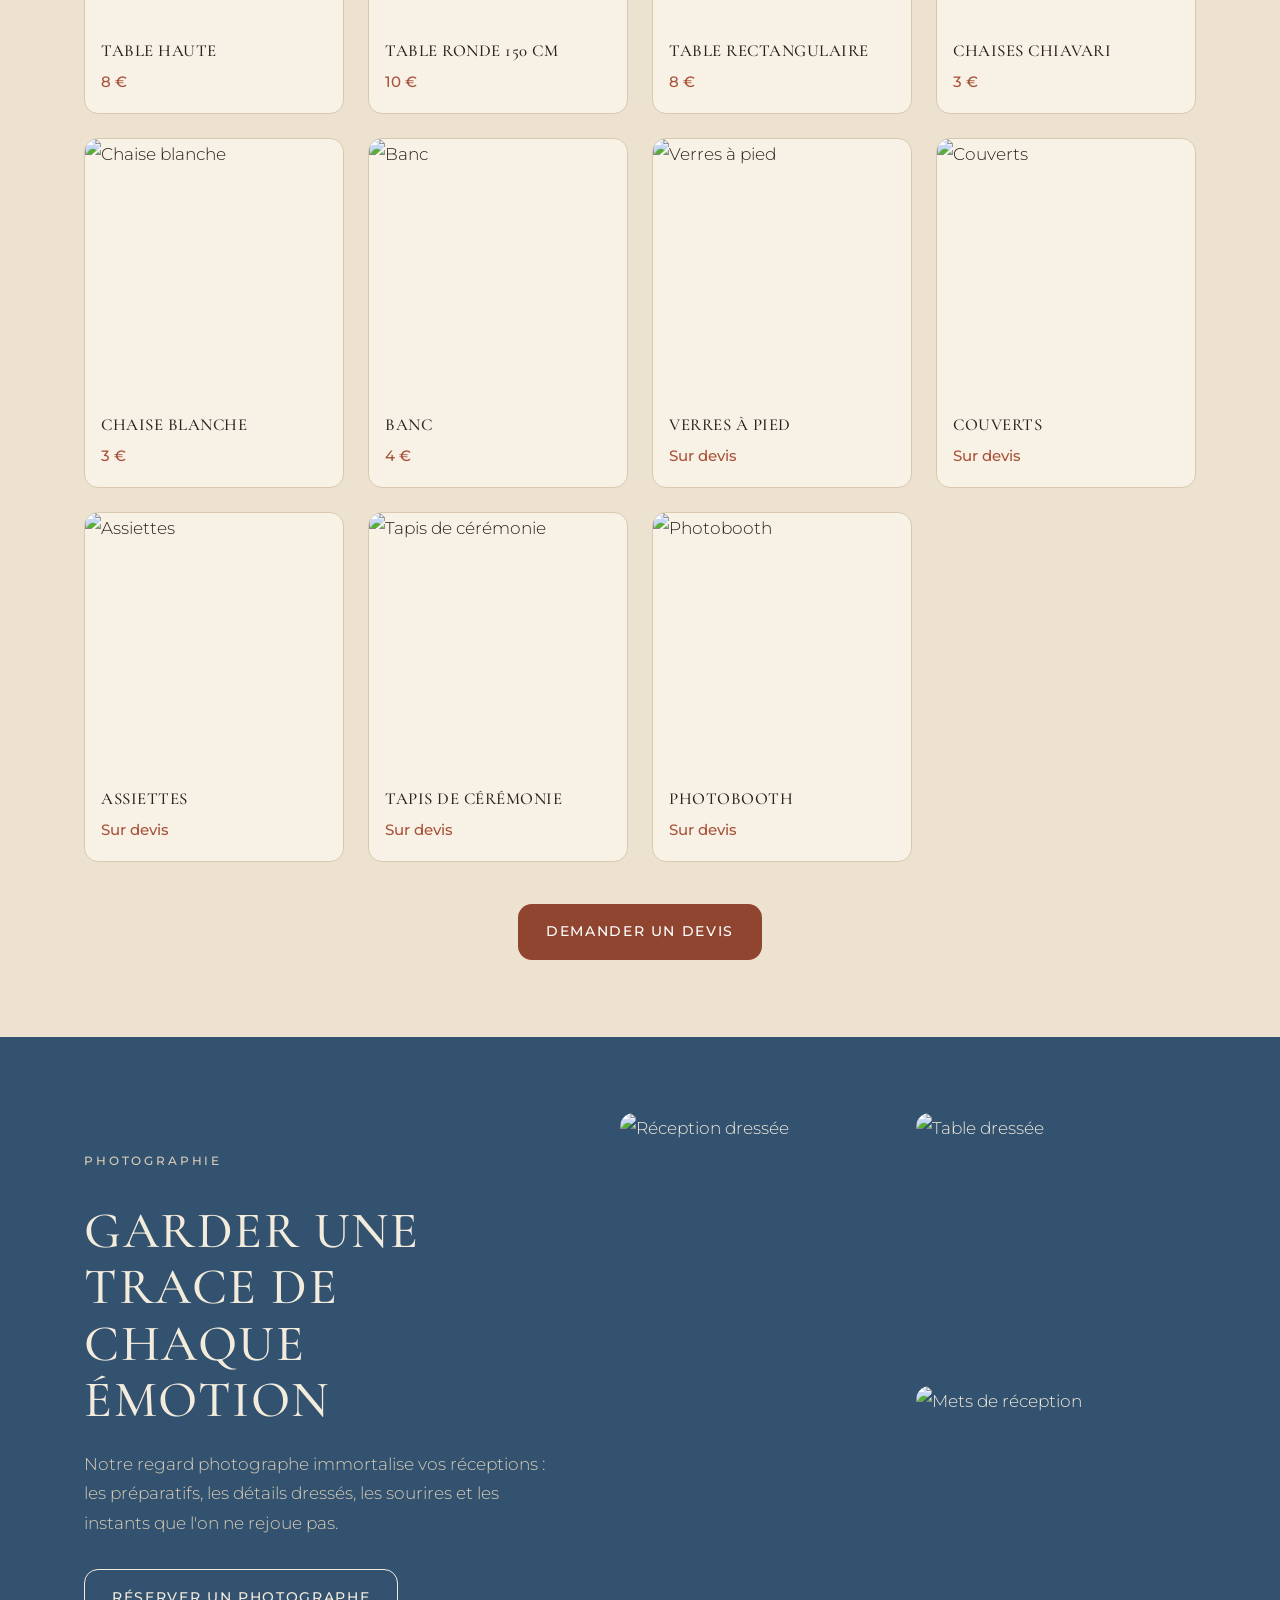
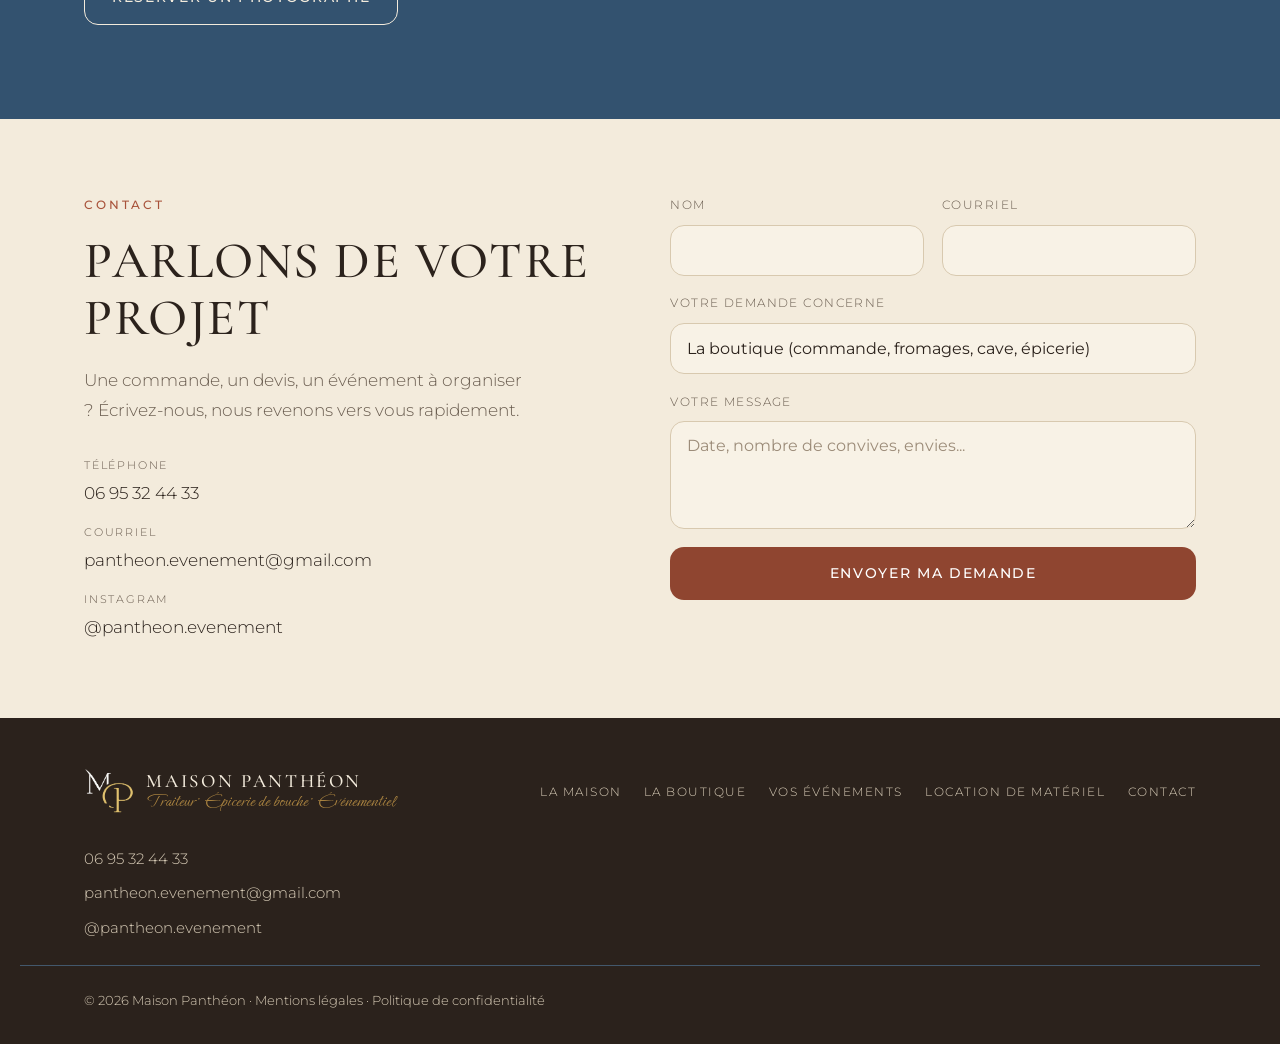
==== commit 5edc69a5: "Logo MP sur fond transparent (sans pastille noire) Détoure le monogramme : fond noir rendu transpare" ====
--- a/index.html
+++ b/index.html
@@ -24,7 +24,7 @@
   <header class="nav" id="haut">
     <div class="nav__inner">
       <a class="brand" href="#haut" aria-label="Maison Panthéon, accueil">
-        <img class="logo logo--badge" src="[data-uri]" alt="" aria-hidden="true" width="46" height="46" />
+        <img class="logo logo--mark" src="[data-uri]" alt="" aria-hidden="true" width="50" height="45" />
         <span class="brand__word">
           <span class="brand__name">Maison Panthéon</span>
           <span class="brand__sub">Traiteur</span>
@@ -338,7 +338,7 @@
   <footer class="footer">
     <div class="footer__inner">
       <div class="footer__brand">
-        <img class="logo logo--badge" src="[data-uri]" alt="" aria-hidden="true" width="46" height="46" />
+        <img class="logo logo--mark logo--light" src="[data-uri]" alt="" aria-hidden="true" width="50" height="45" />
         <span class="brand__word">
           <span class="brand__name">Maison Panthéon</span>
           <span class="brand__sub">Traiteur · Épicerie de bouche · Événementiel</span>
--- a/styles.css
+++ b/styles.css
@@ -141,8 +141,7 @@
 .nav__inner { max-width: var(--maxw); margin: 0 auto; padding: 0 var(--pad); height: 78px; display: flex; align-items: center; gap: 1.25rem; }
 .brand { display: flex; align-items: center; gap: 0.7rem; text-decoration: none; }
 .logo { width: 48px; height: 36px; overflow: visible; flex: none; }
-.logo--badge { width: 46px; height: 46px; border-radius: 12px; object-fit: cover; background: #000; display: block; }
-.footer__brand .logo--badge { box-shadow: 0 0 0 1px rgba(255,255,255,0.10); }
+.logo--mark { width: auto; height: 45px; display: block; background: none; }
 .logo__m, .logo__p { font-family: var(--serif); font-weight: 500; }
 .logo__m { fill: var(--ink); font-size: 50px; }
 .logo__p { fill: var(--gold); font-size: 57px; }
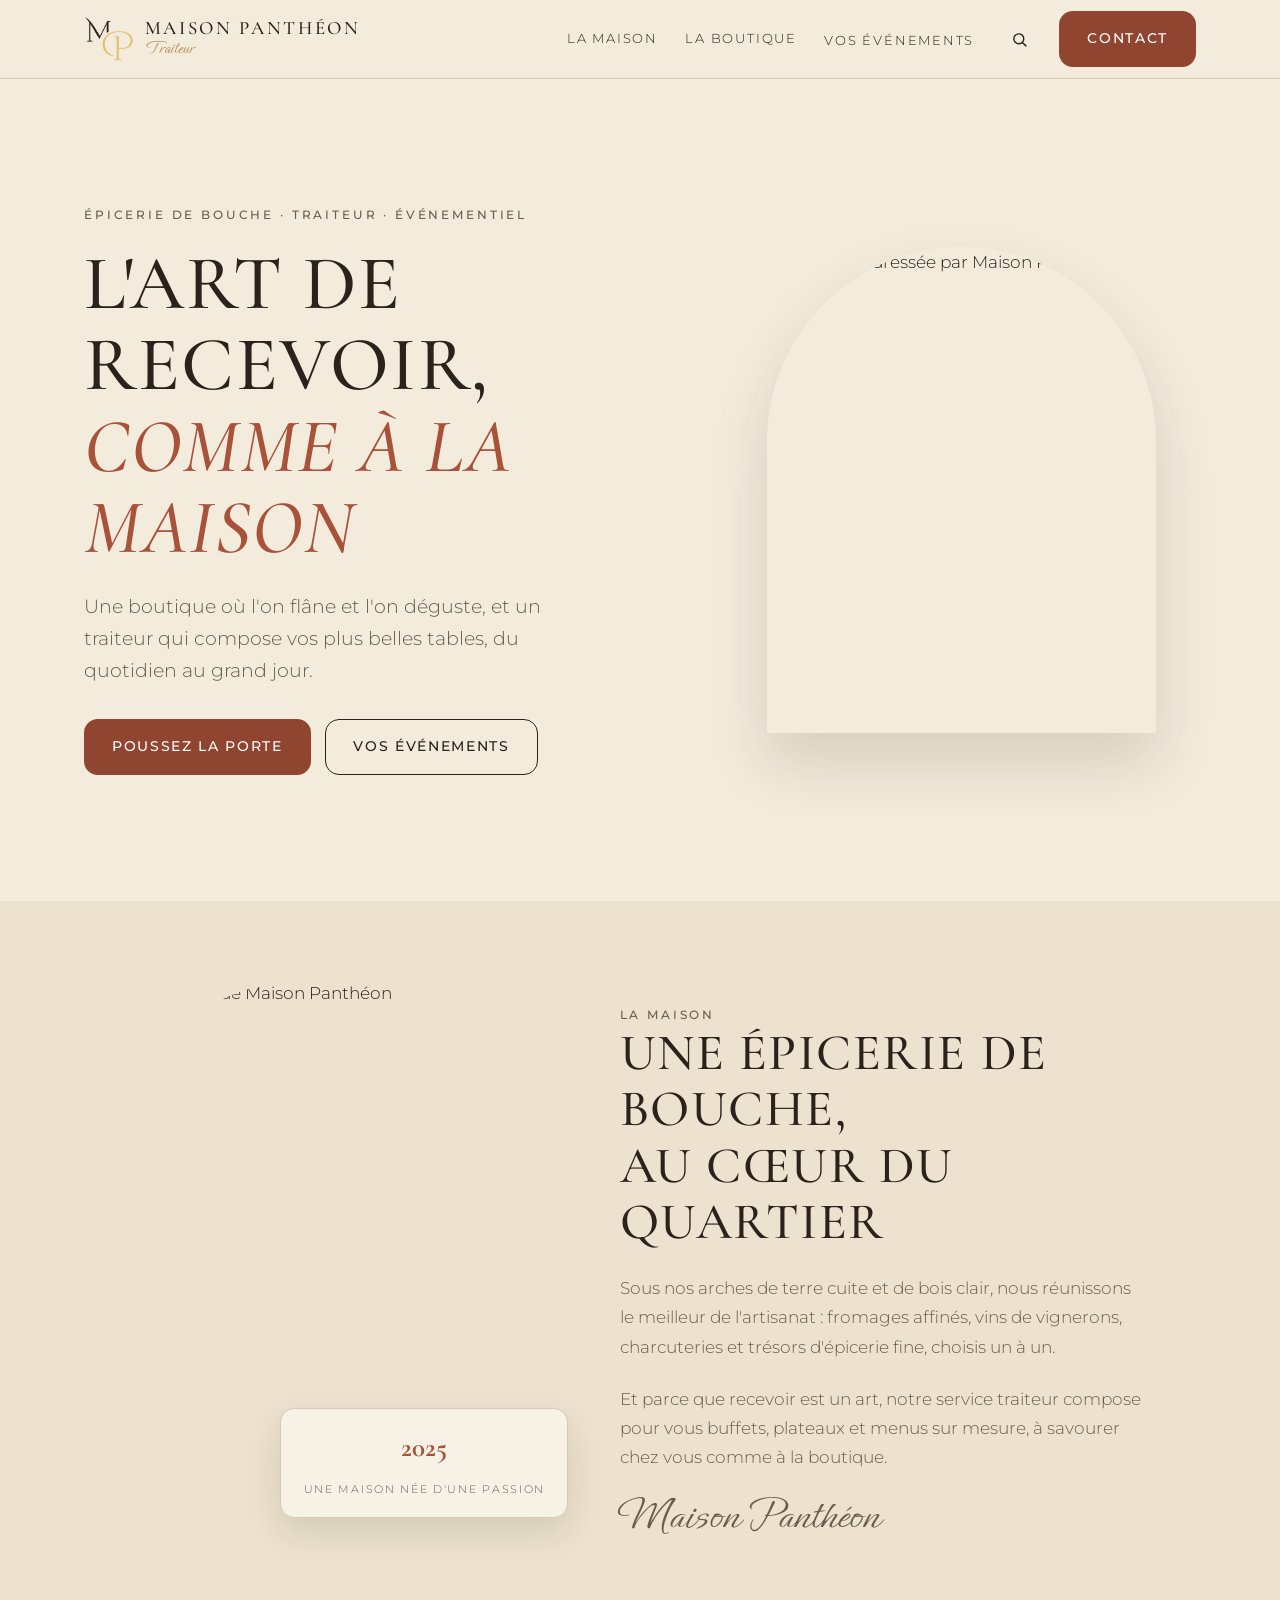
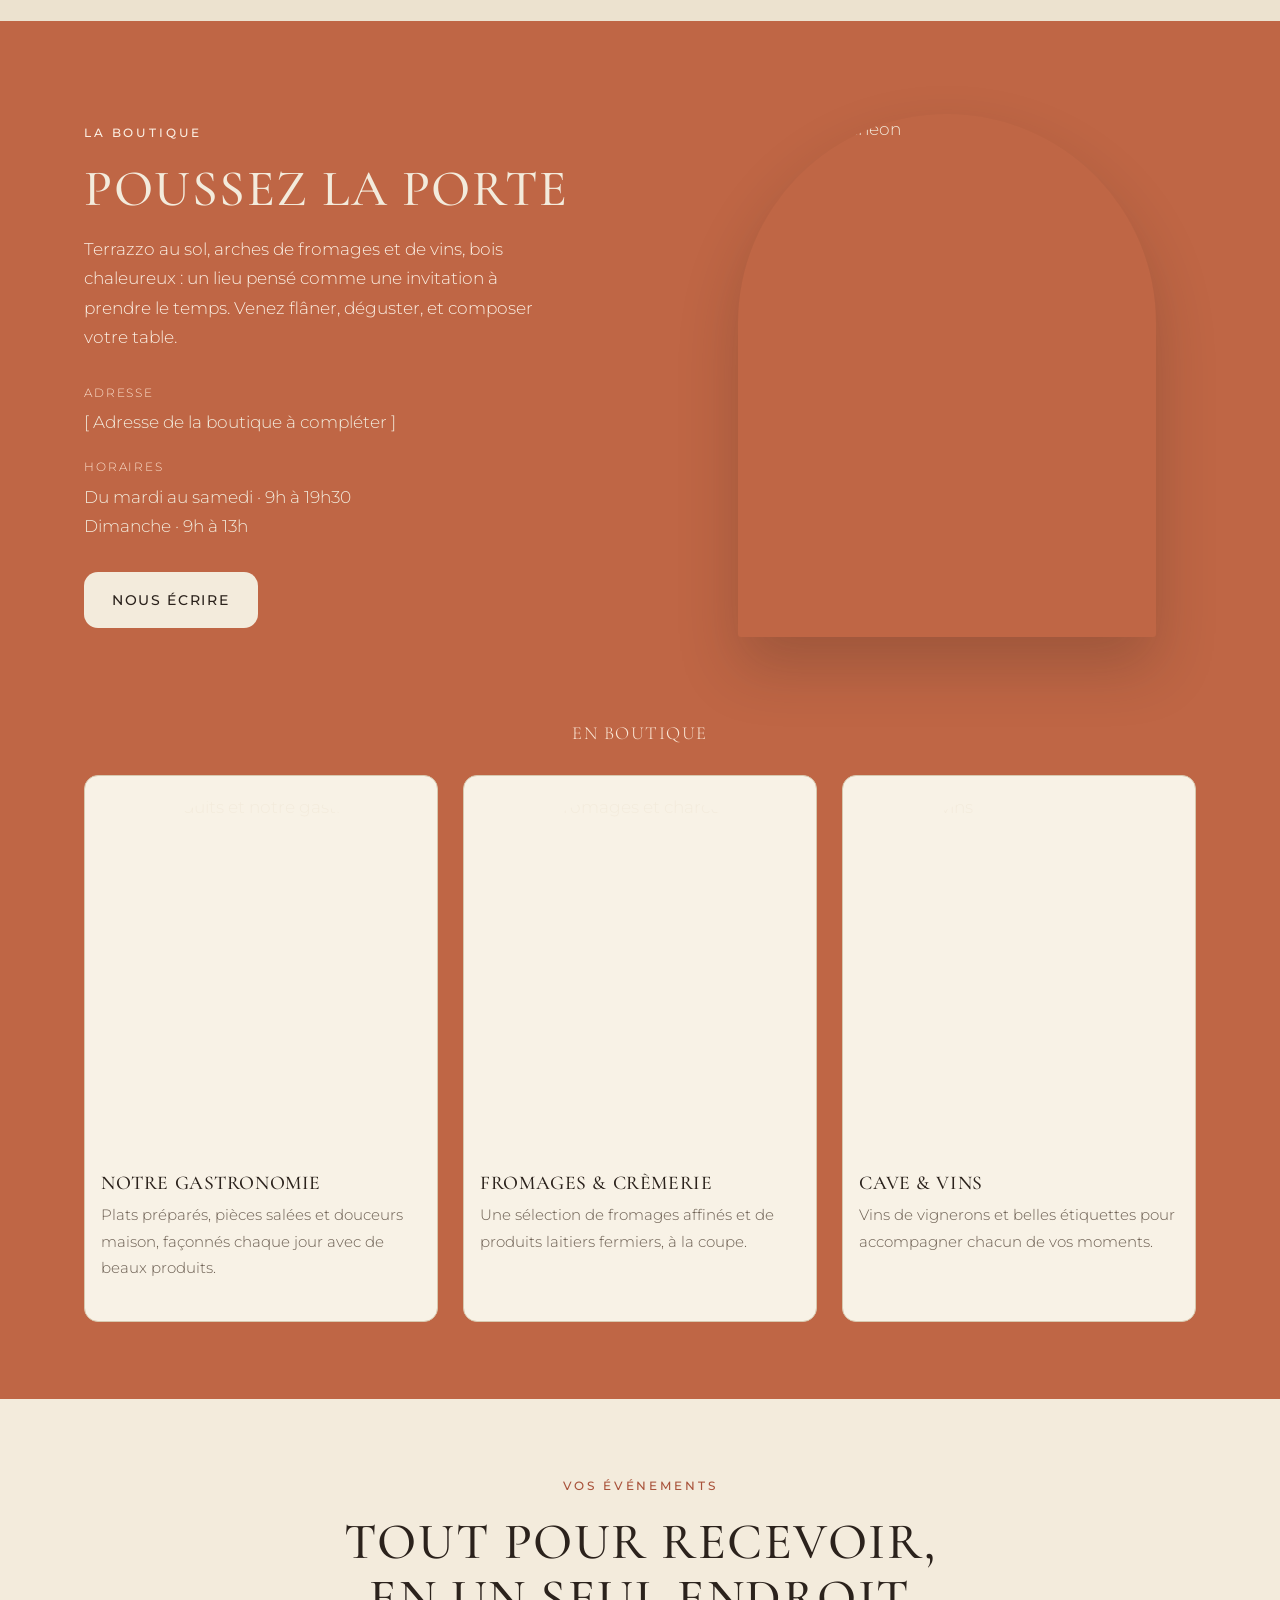
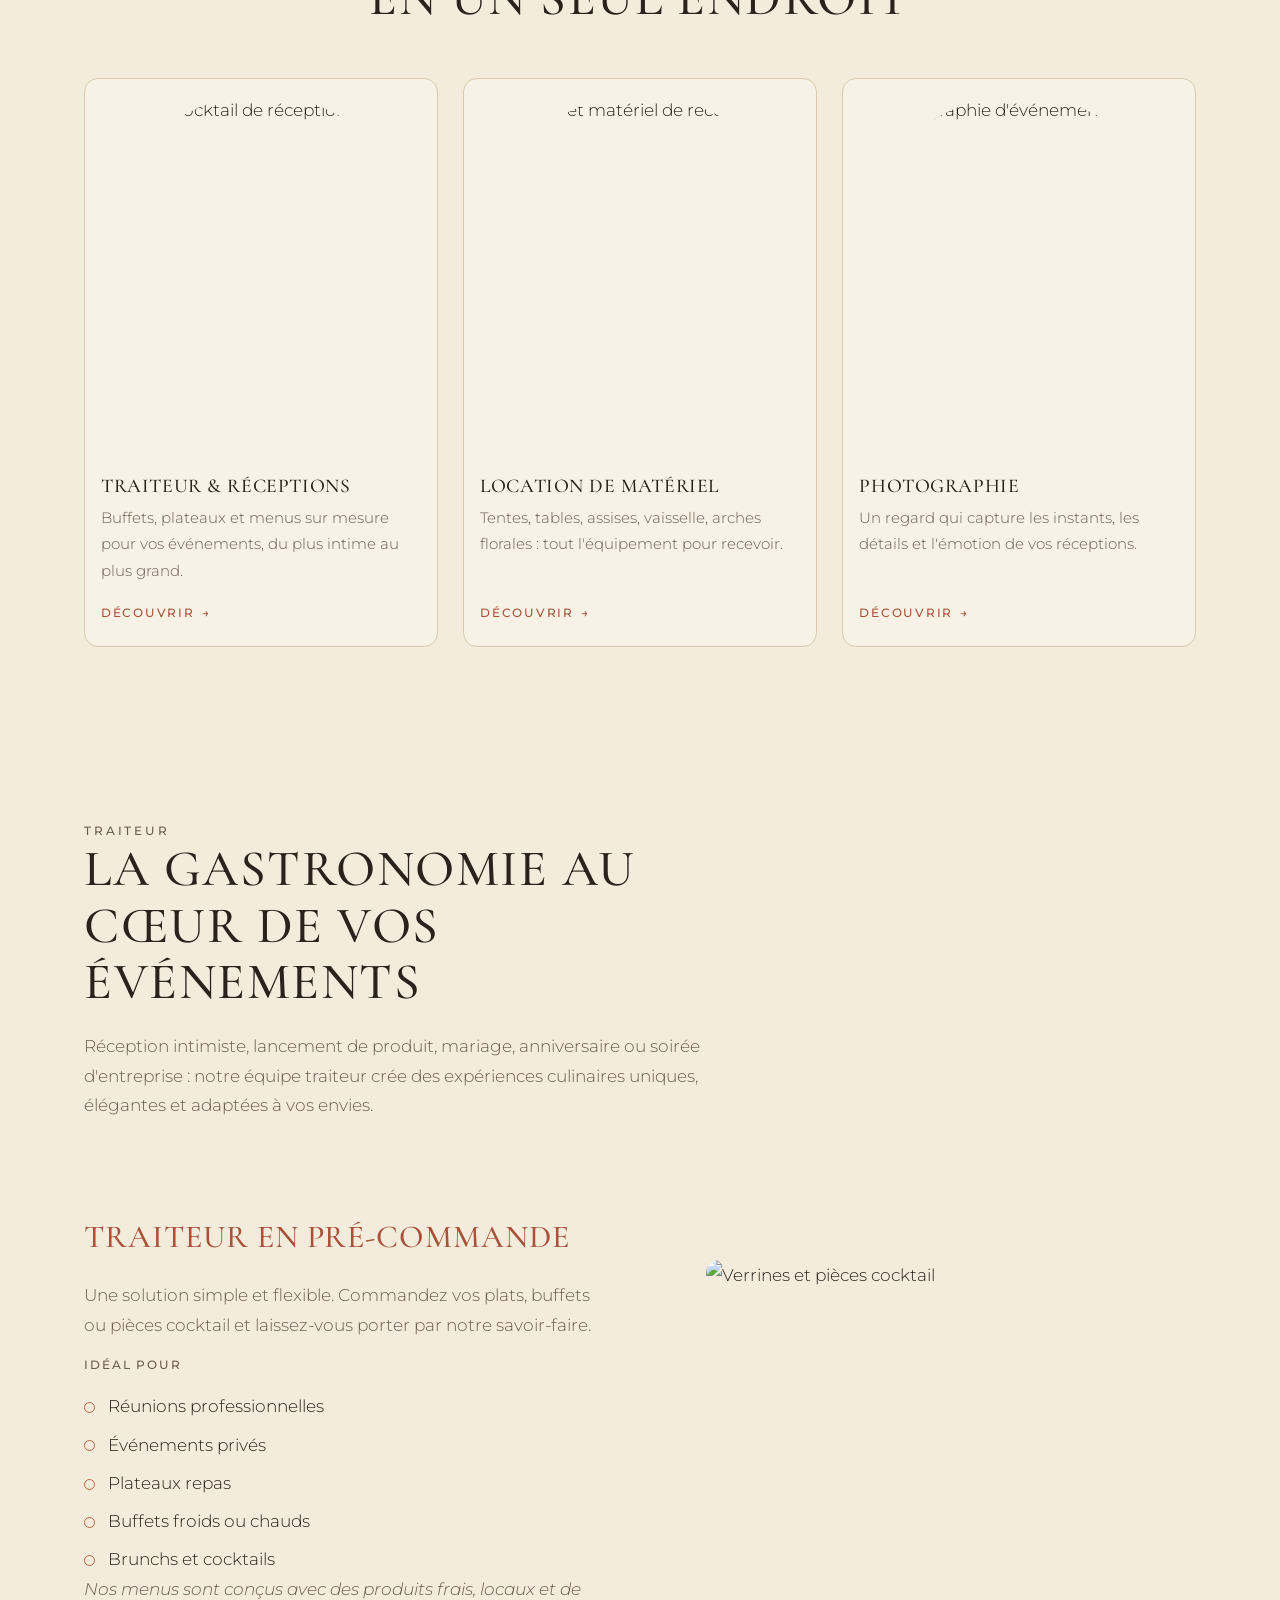
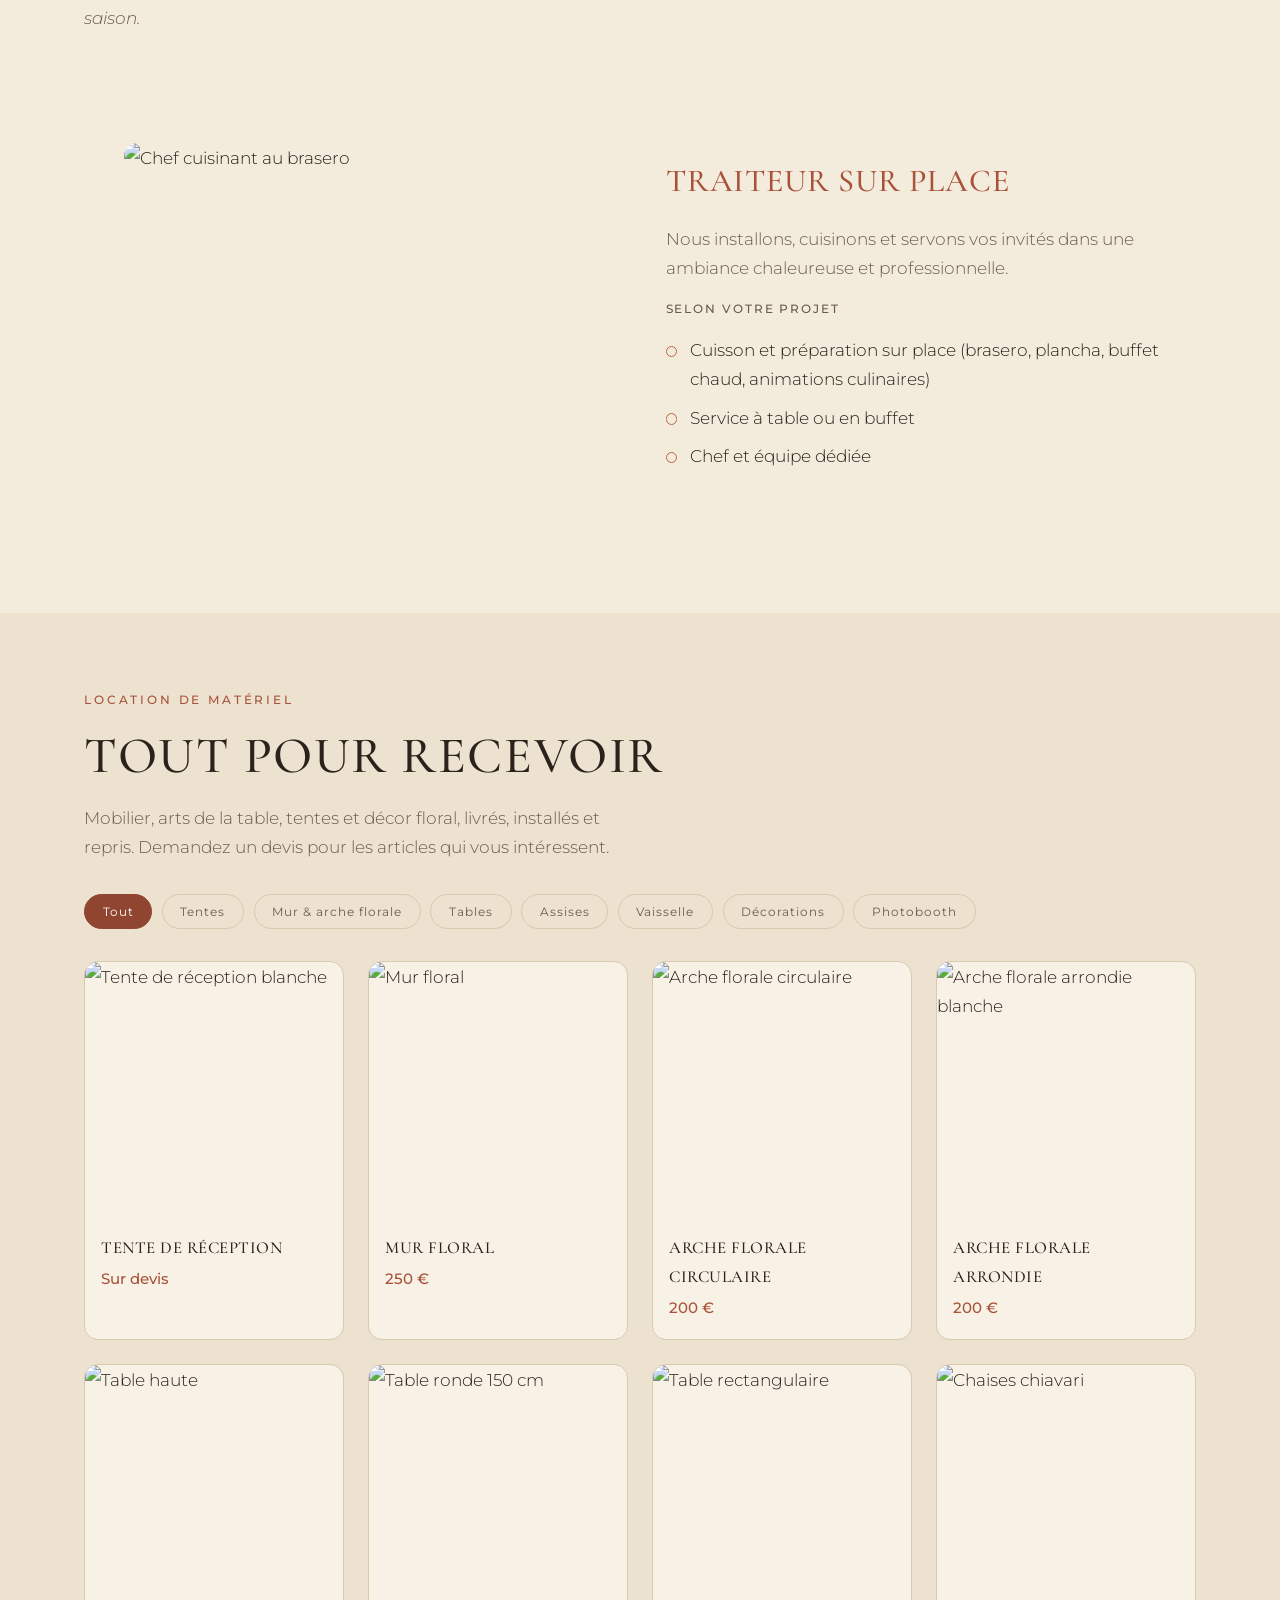
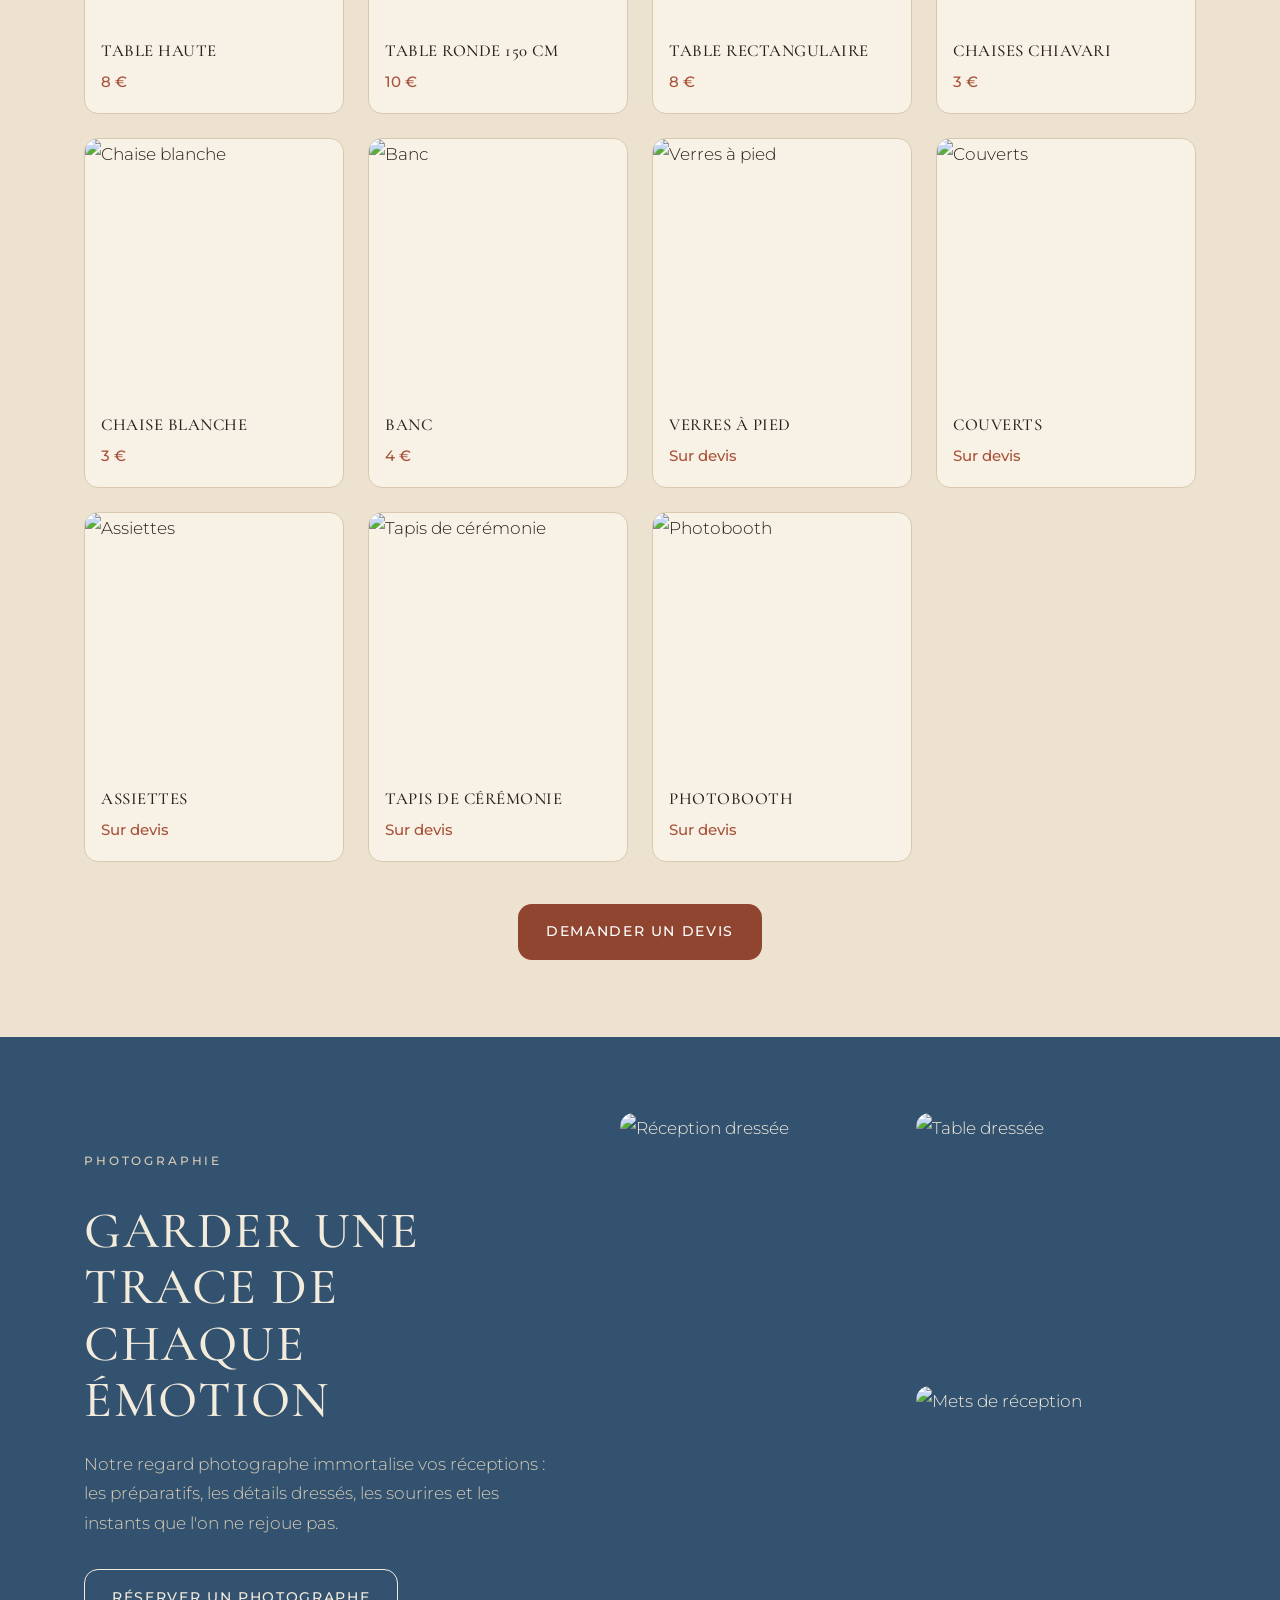
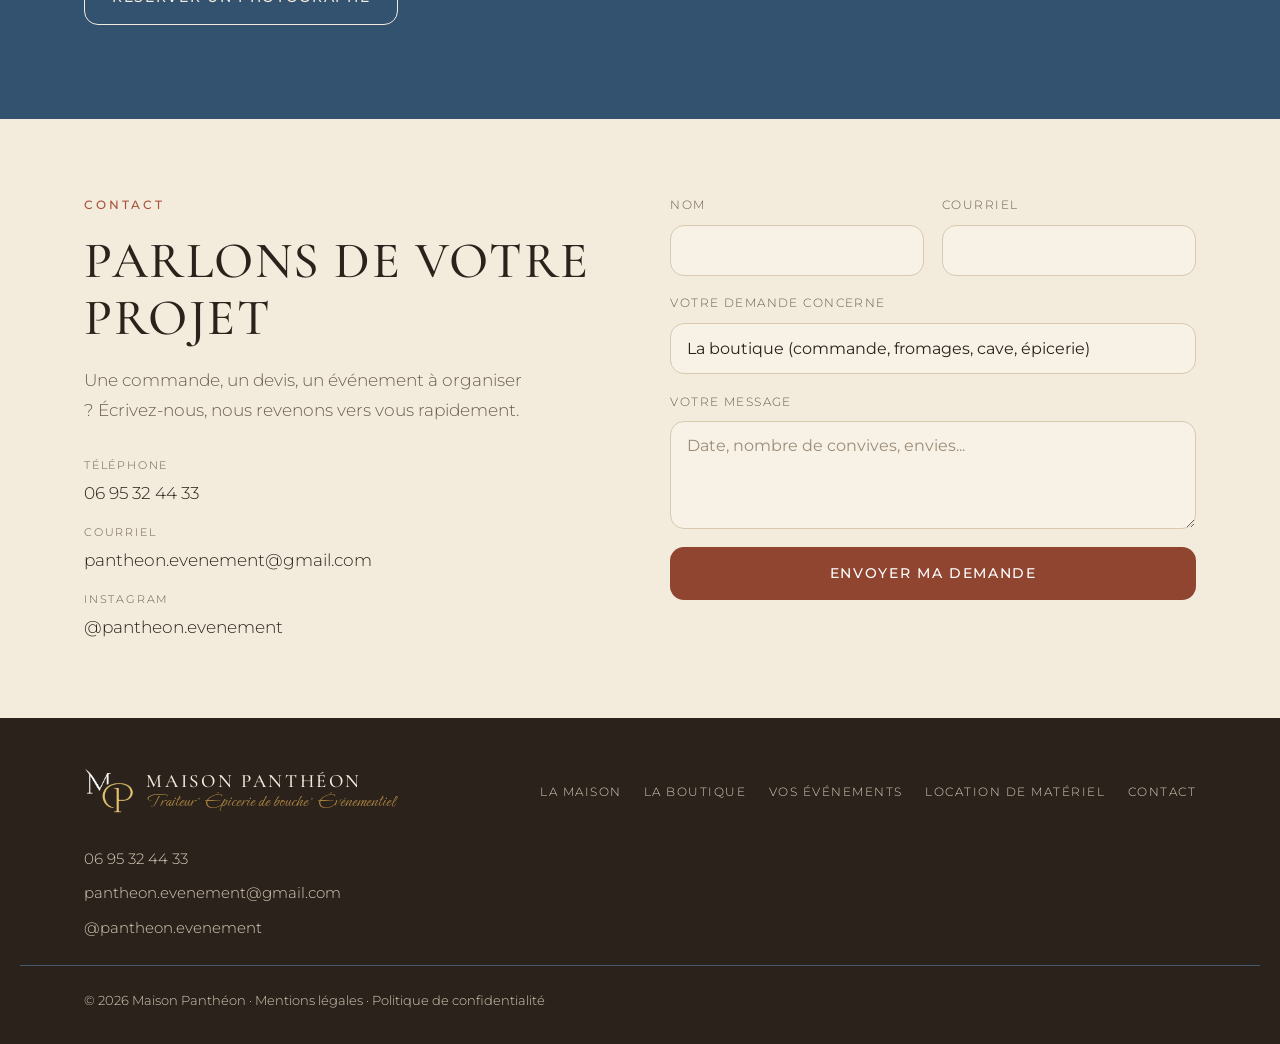
==== commit ce6ce0c5: "Corriger le détourage du logo : P doré complet Le texte blanc est désormais retiré pixel par pixel (" ====
--- a/index.html
+++ b/index.html
@@ -24,7 +24,7 @@
   <header class="nav" id="haut">
     <div class="nav__inner">
       <a class="brand" href="#haut" aria-label="Maison Panthéon, accueil">
-        <img class="logo logo--mark" src="[data-uri]" alt="" aria-hidden="true" width="50" height="45" />
+        <img class="logo logo--mark" src="[data-uri]" alt="" aria-hidden="true" width="50" height="45" />
         <span class="brand__word">
           <span class="brand__name">Maison Panthéon</span>
           <span class="brand__sub">Traiteur</span>
@@ -338,7 +338,7 @@
   <footer class="footer">
     <div class="footer__inner">
       <div class="footer__brand">
-        <img class="logo logo--mark logo--light" src="[data-uri]" alt="" aria-hidden="true" width="50" height="45" />
+        <img class="logo logo--mark logo--light" src="[data-uri]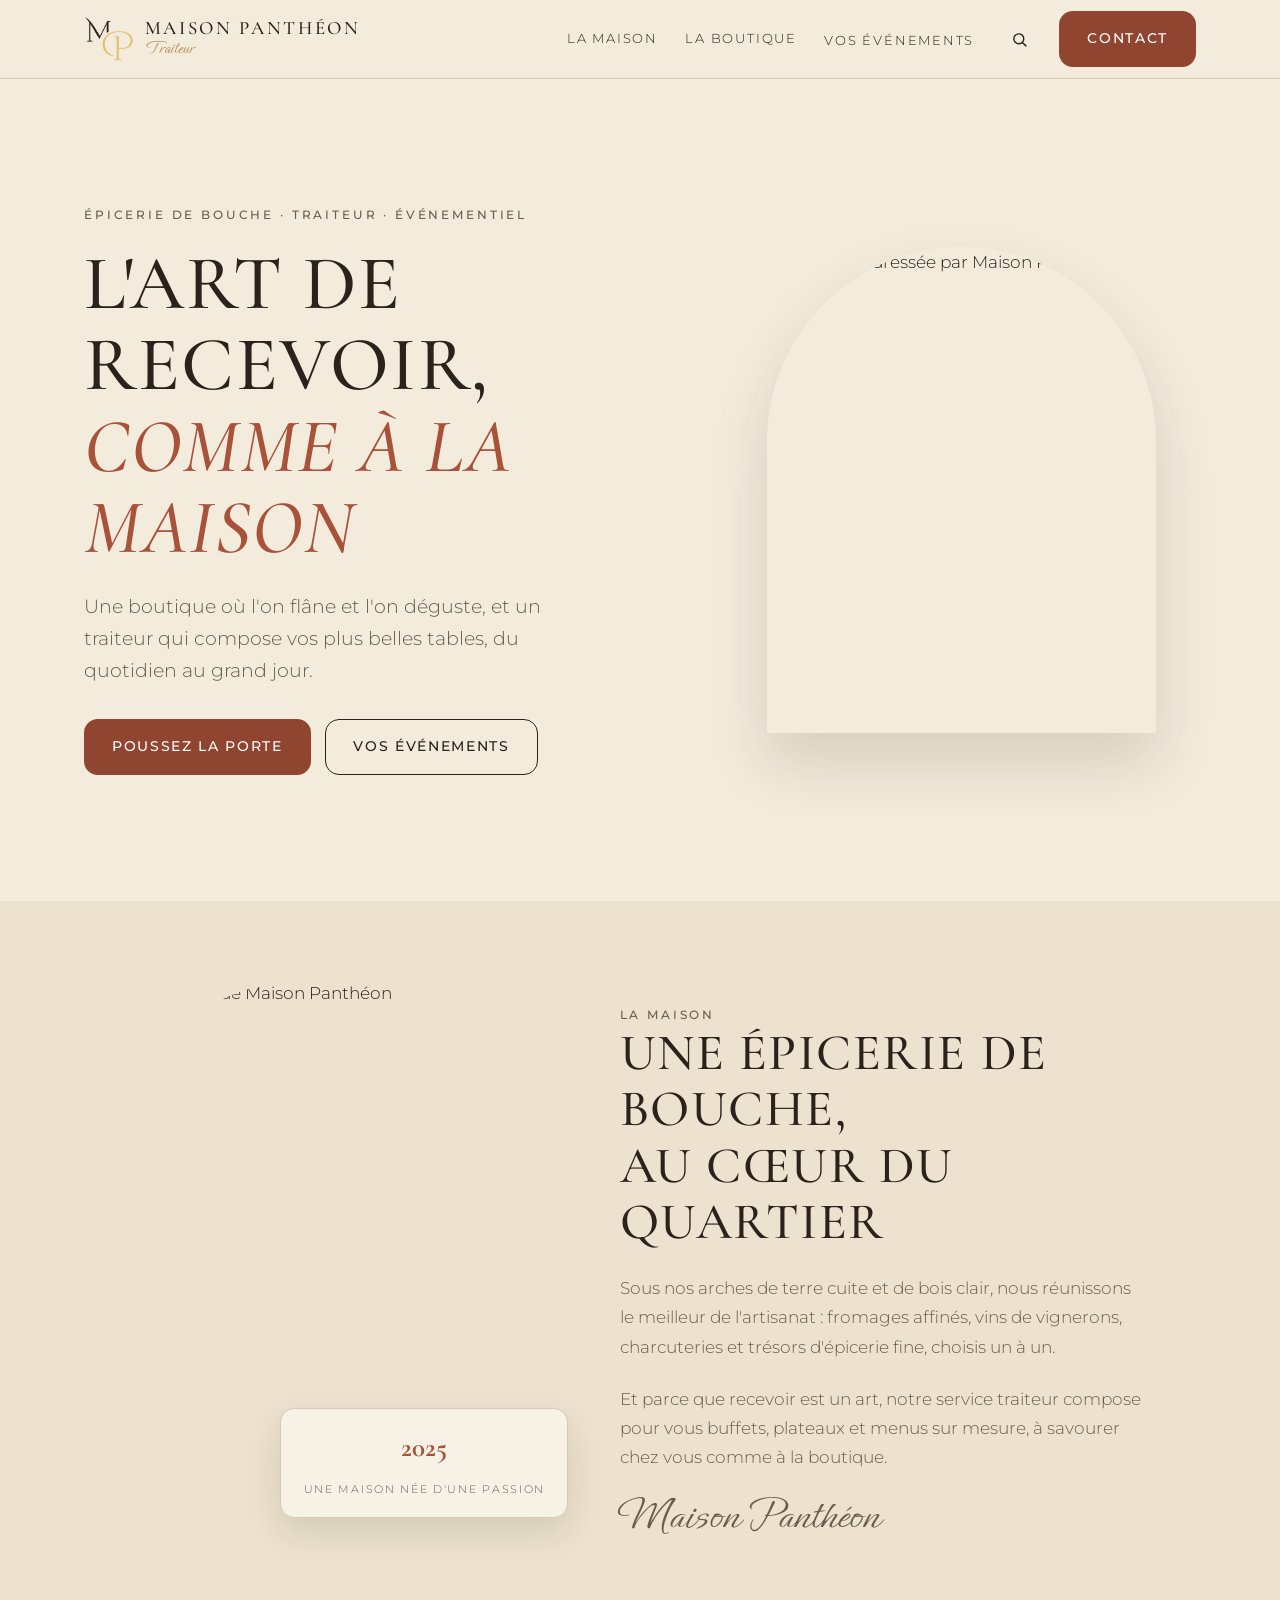
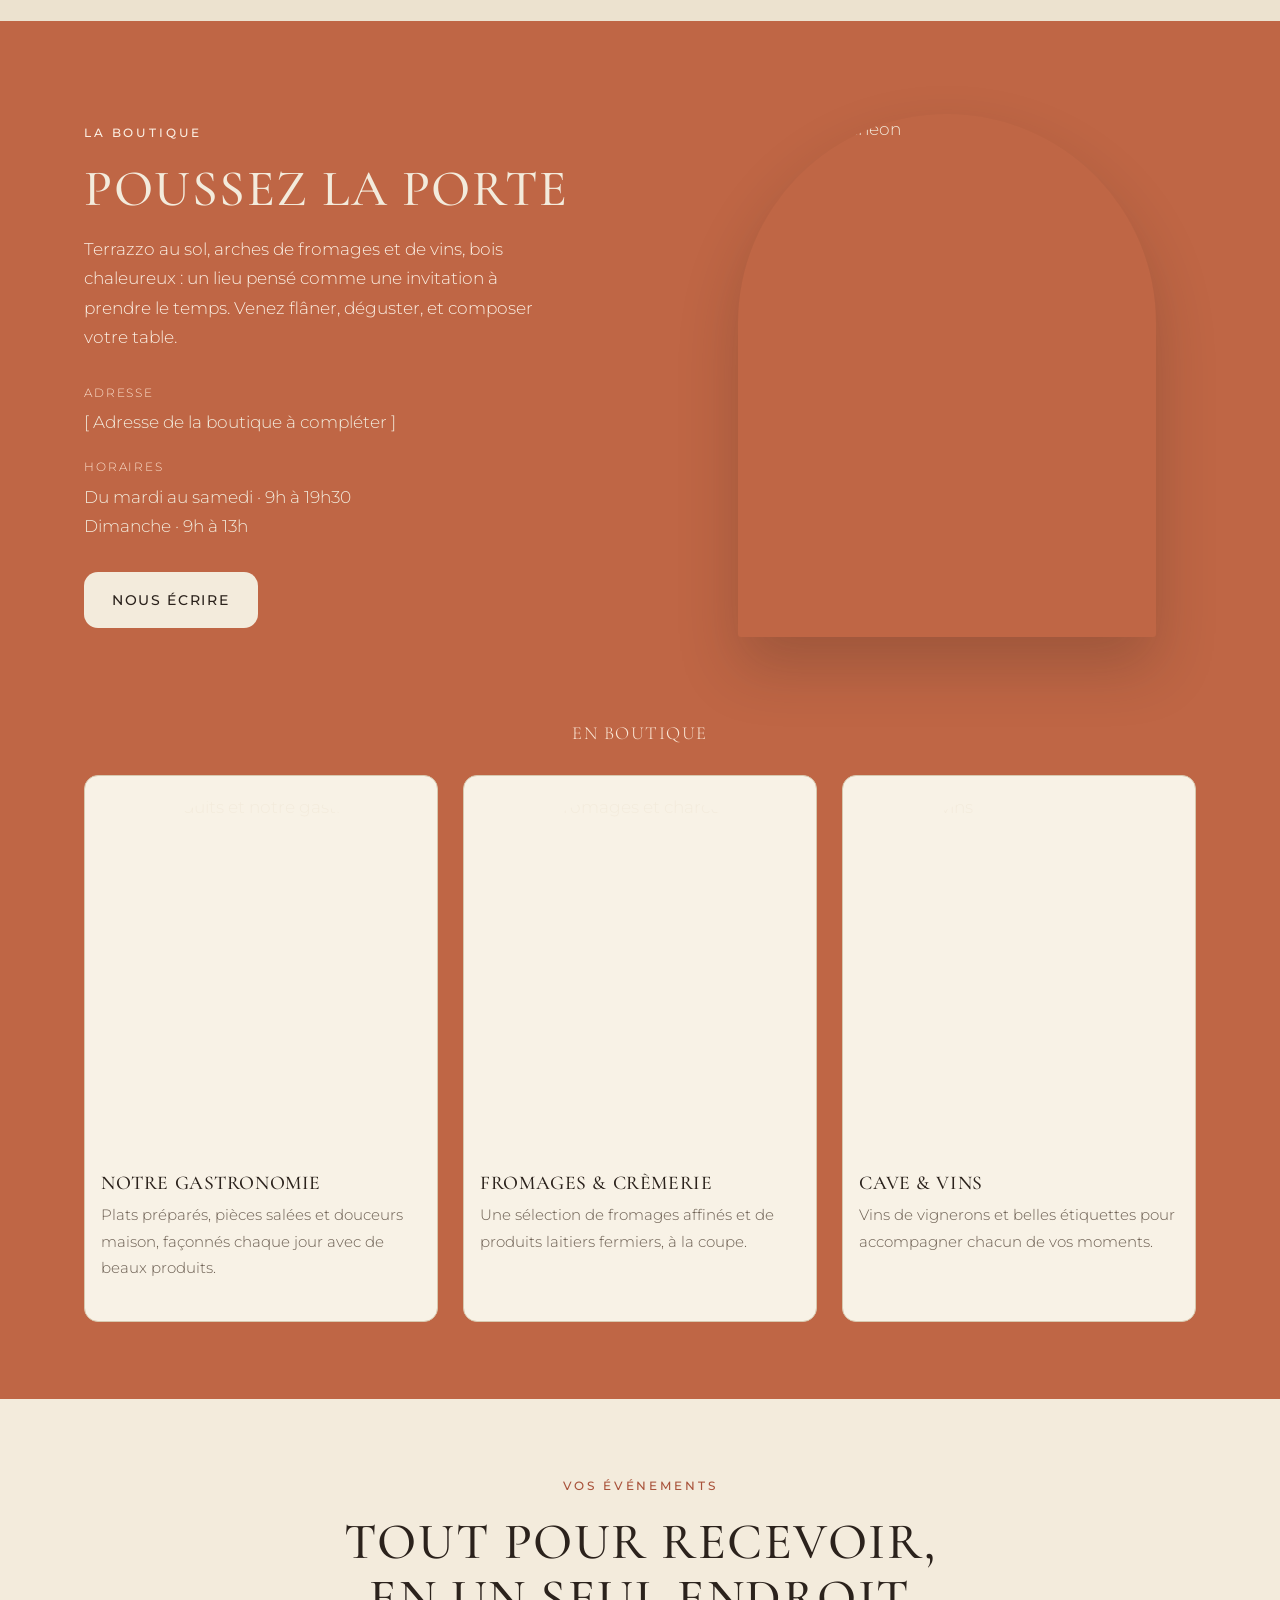
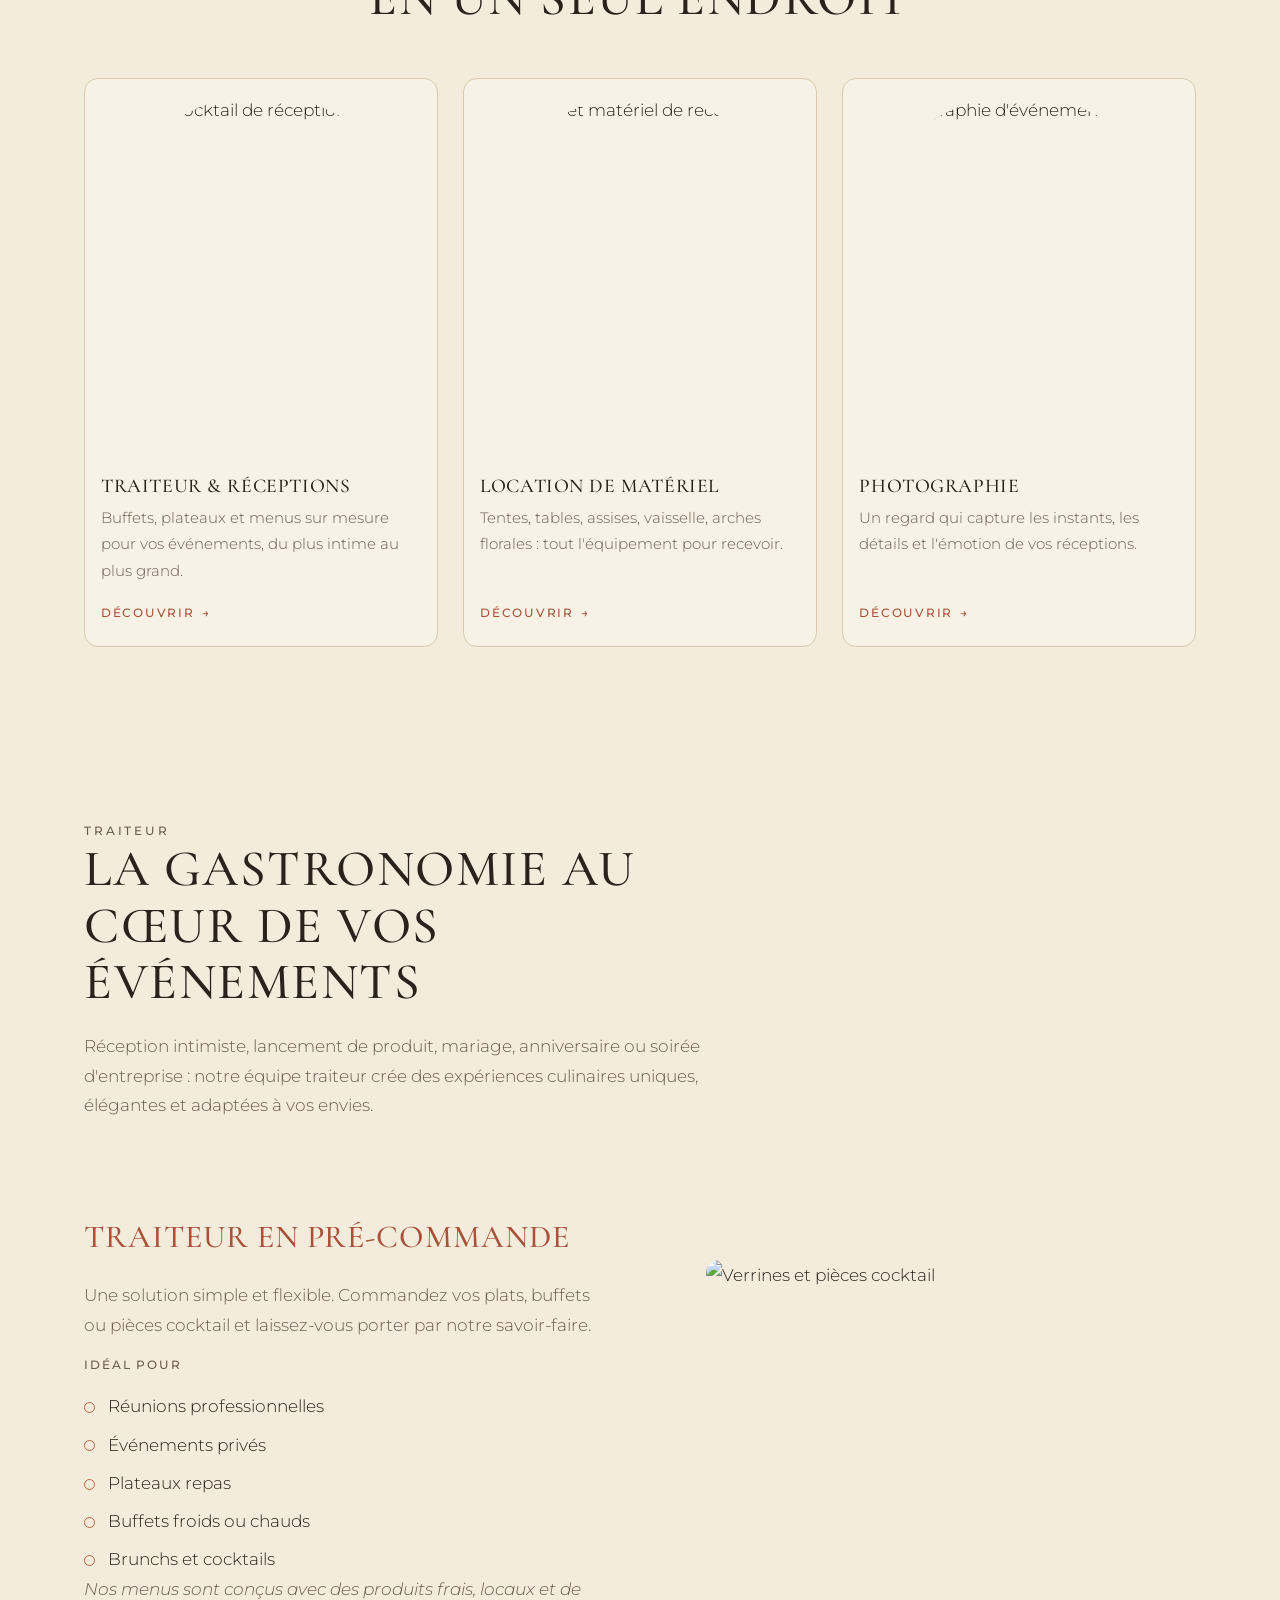
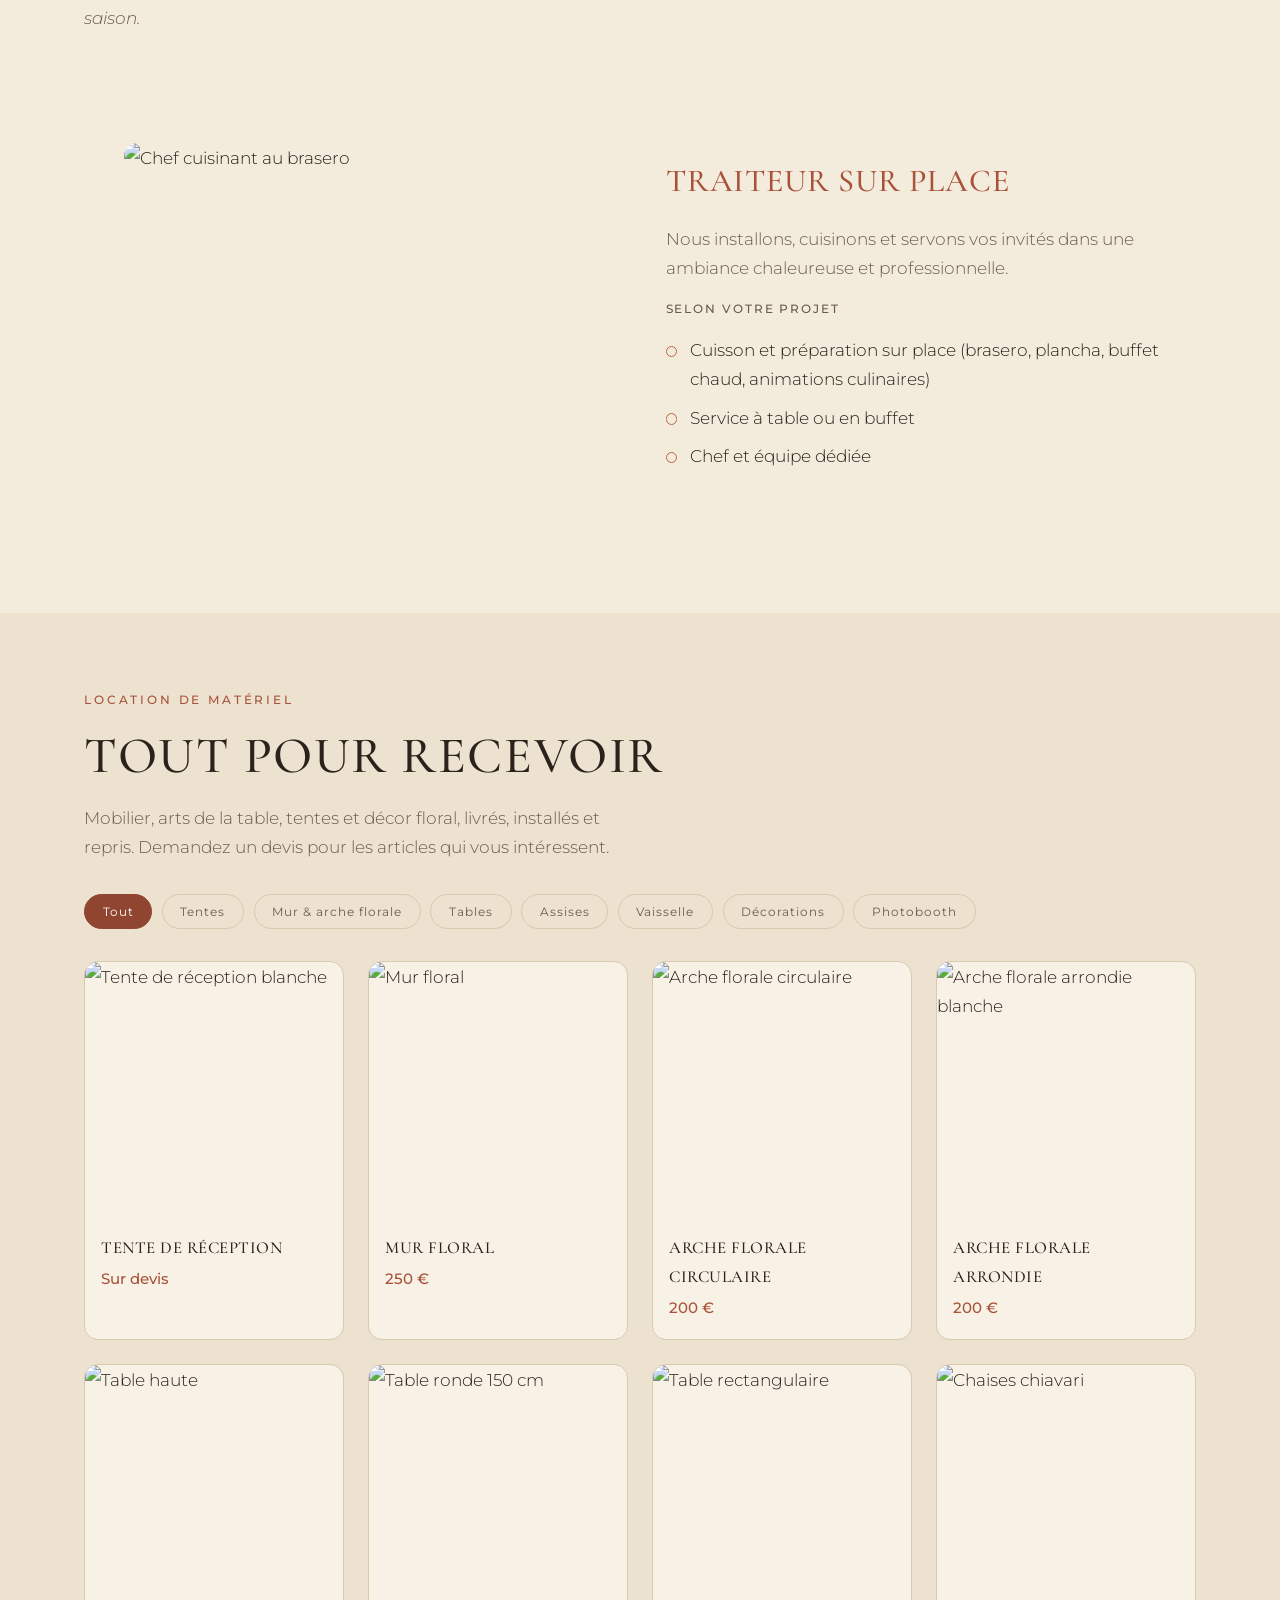
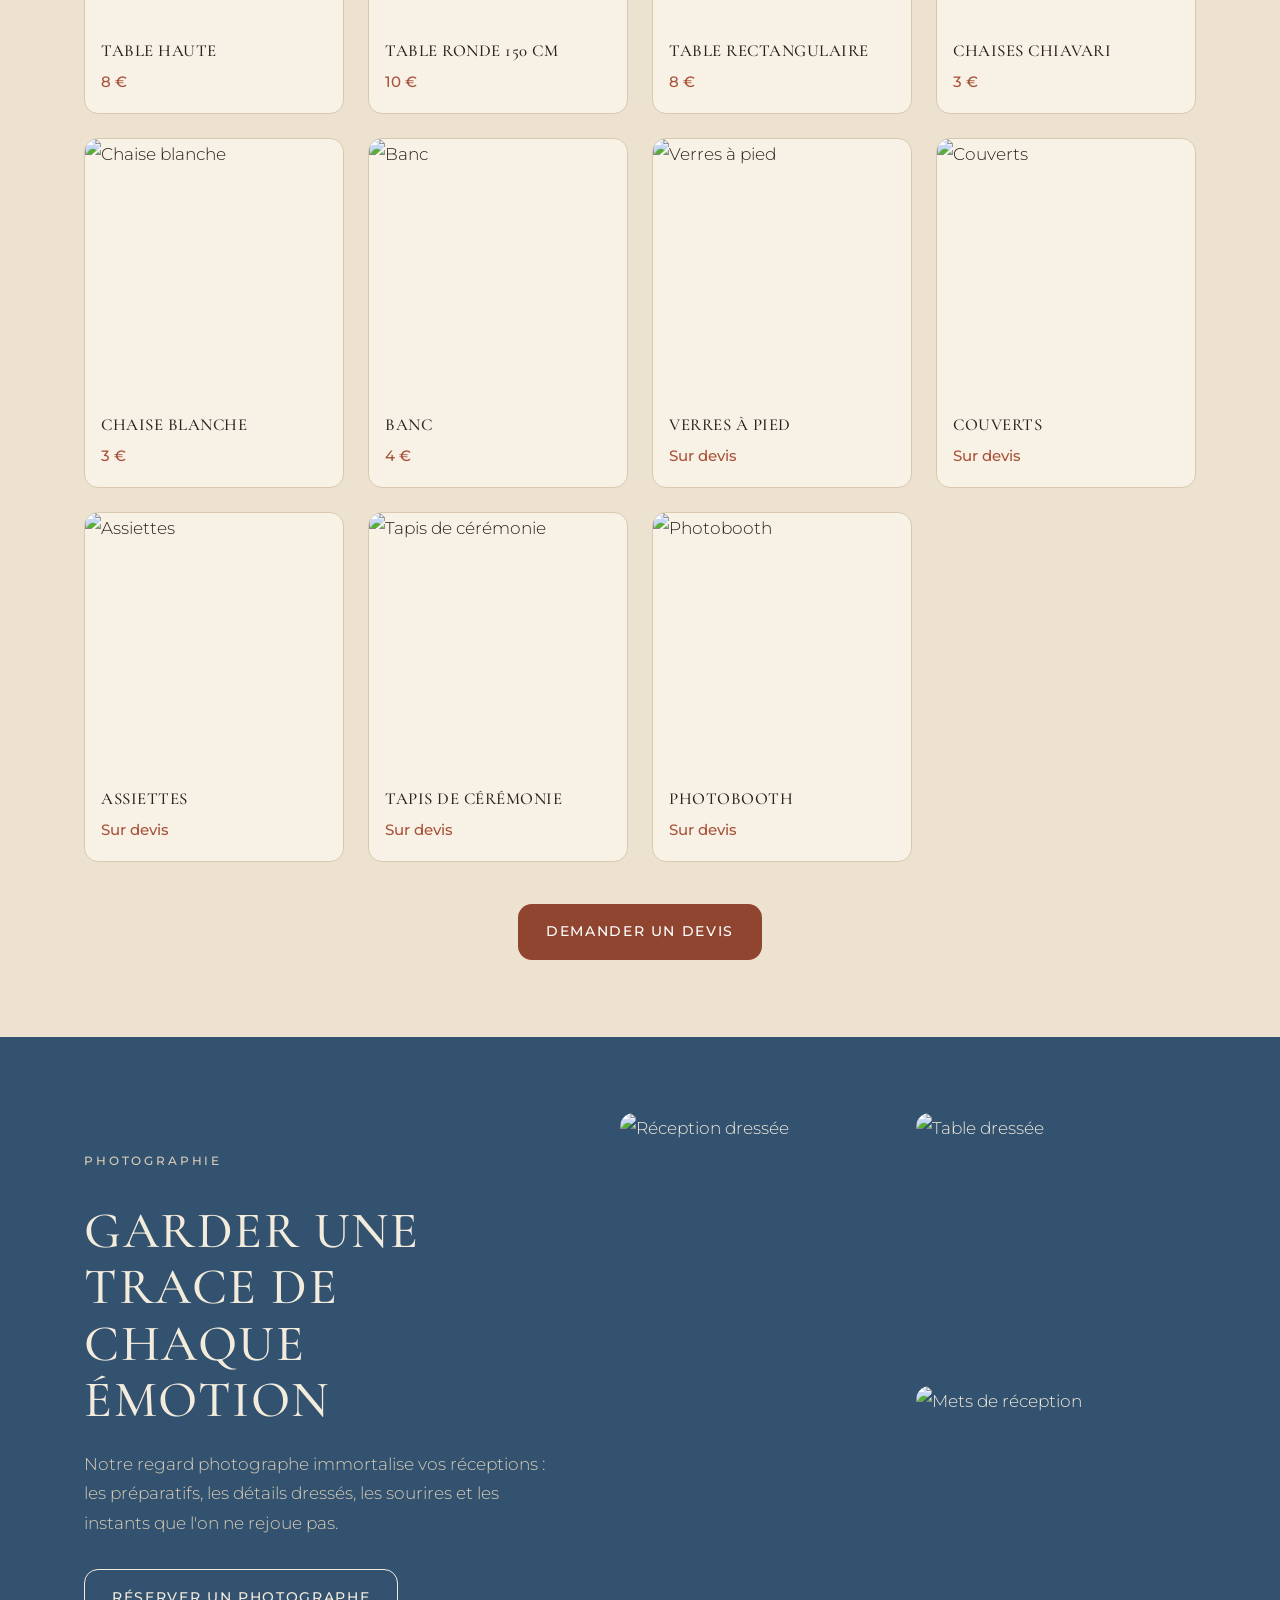
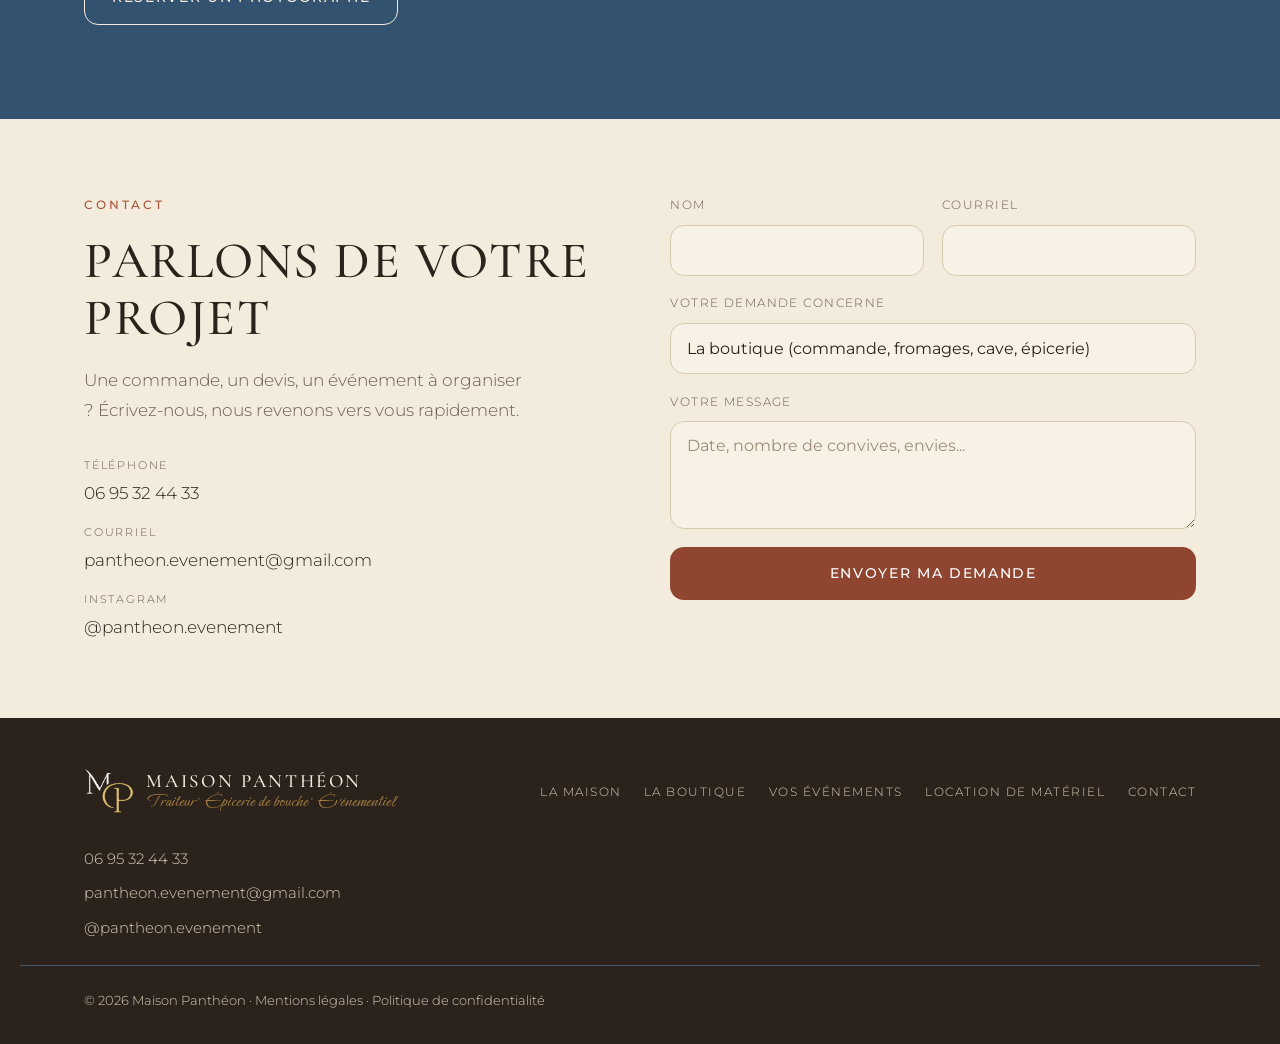
==== commit b118a0ec: "Ajouter une intro animée : ouverture de portes au chargement Deux panneaux sombres avec poignées dor" ====
--- a/index.html
+++ b/index.html
@@ -20,6 +20,12 @@
 </head>
 <body>
   <a class="skip-link" href="#contenu">Aller au contenu</a>
+
+  <div class="door-intro" id="door-intro" aria-hidden="true">
+    <div class="door-intro__panel door-intro__panel--left"></div>
+    <div class="door-intro__panel door-intro__panel--right"></div>
+    <div class="door-intro__seal"></div>
+  </div>
 
   <header class="nav" id="haut">
     <div class="nav__inner">
--- a/styles.css
+++ b/styles.css
@@ -424,3 +424,59 @@
   .form__row { grid-template-columns: 1fr; }
   .maison__badge { right: 0.5rem; }
 }
+
+/* =========================================================================
+   Intro : ouverture de portes
+   ========================================================================= */
+.door-intro { position: fixed; inset: 0; z-index: 1000; overflow: hidden; perspective: 1700px; pointer-events: none; }
+.door-intro.is-done { display: none; }
+html.is-door-closed { overflow: hidden; }
+
+.door-intro__panel {
+  position: absolute; top: 0; height: 100%; width: 51%;
+  background: #100d0b; backface-visibility: hidden; will-change: transform;
+}
+.door-intro__panel--left {
+  left: 0; transform-origin: left center;
+  background-image: linear-gradient(90deg, #0a0807 0%, #16110d 88%, #2a1f12 100%);
+  box-shadow: inset -32px 0 55px -22px rgba(0,0,0,.65);
+  border-right: 1px solid rgba(212,175,90,.45);
+  animation: doorOpenL 2.3s cubic-bezier(.76,0,.2,1) .4s forwards;
+}
+.door-intro__panel--right {
+  right: 0; transform-origin: right center;
+  background-image: linear-gradient(-90deg, #0a0807 0%, #16110d 88%, #2a1f12 100%);
+  box-shadow: inset 32px 0 55px -22px rgba(0,0,0,.65);
+  border-left: 1px solid rgba(212,175,90,.45);
+  animation: doorOpenR 2.3s cubic-bezier(.76,0,.2,1) .4s forwards;
+}
+/* poignées dorées près de la jointure */
+.door-intro__panel::after {
+  content: ""; position: absolute; top: 50%; margin-top: -30px;
+  width: 6px; height: 60px; border-radius: 6px;
+  background: linear-gradient(#efd793, #b8923f);
+  box-shadow: 0 0 14px rgba(212,175,90,.5);
+}
+.door-intro__panel--left::after { right: 16px; }
+.door-intro__panel--right::after { left: 16px; }
+
+.door-intro__seal {
+  position: absolute; inset: 0; display: grid; place-items: center;
+  animation: doorSeal 1.4s ease forwards;
+}
+.door-intro__seal .logo--mark { height: clamp(80px, 14vw, 150px); width: auto; filter: drop-shadow(0 8px 26px rgba(0,0,0,.5)); }
+
+@keyframes doorOpenL { 0% { transform: rotateY(0); } 100% { transform: rotateY(-115deg); } }
+@keyframes doorOpenR { 0% { transform: rotateY(0); } 100% { transform: rotateY(115deg); } }
+@keyframes doorSeal {
+  0% { opacity: 0; transform: scale(.84); }
+  14% { opacity: 1; transform: scale(1); }
+  32% { opacity: 1; transform: scale(1); }
+  52% { opacity: 0; transform: scale(1.16); }
+  100% { opacity: 0; }
+}
+
+@media (prefers-reduced-motion: reduce) {
+  .door-intro { display: none; }
+  html.is-door-closed { overflow: auto; }
+}
